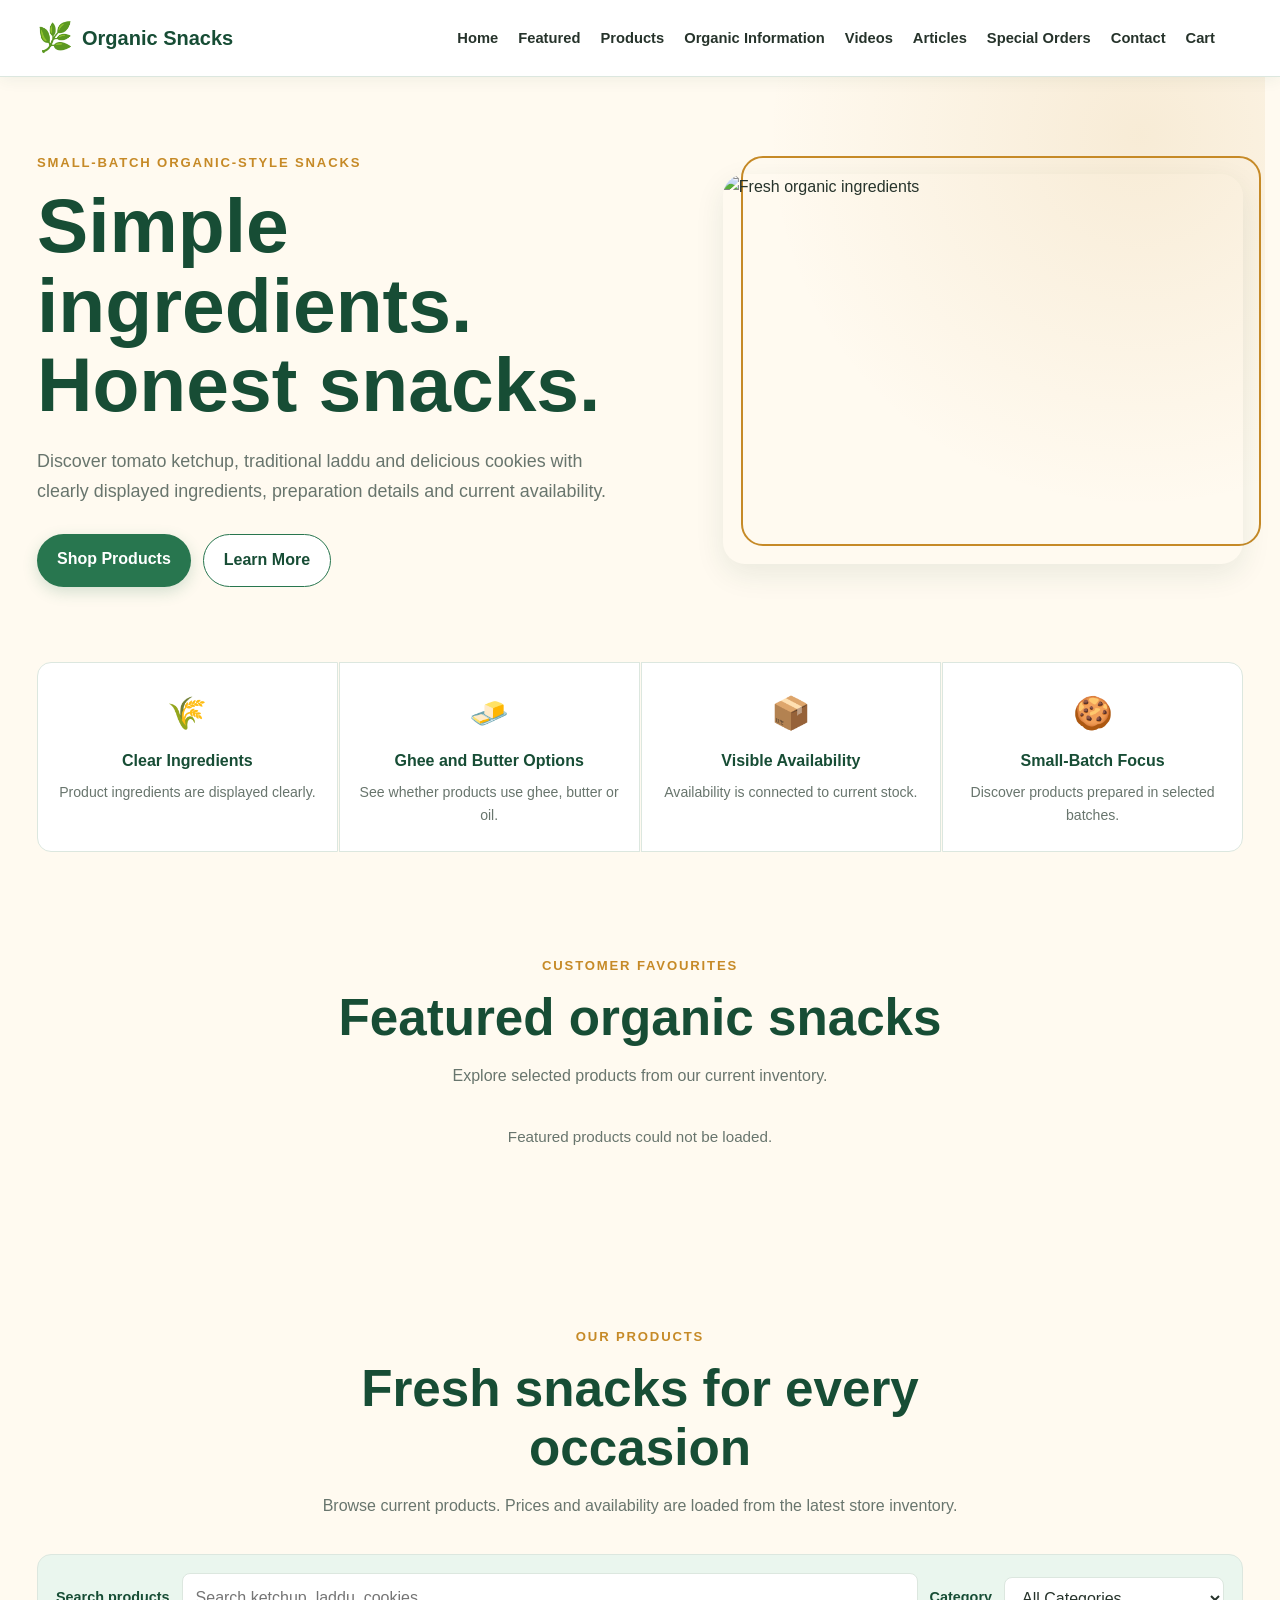
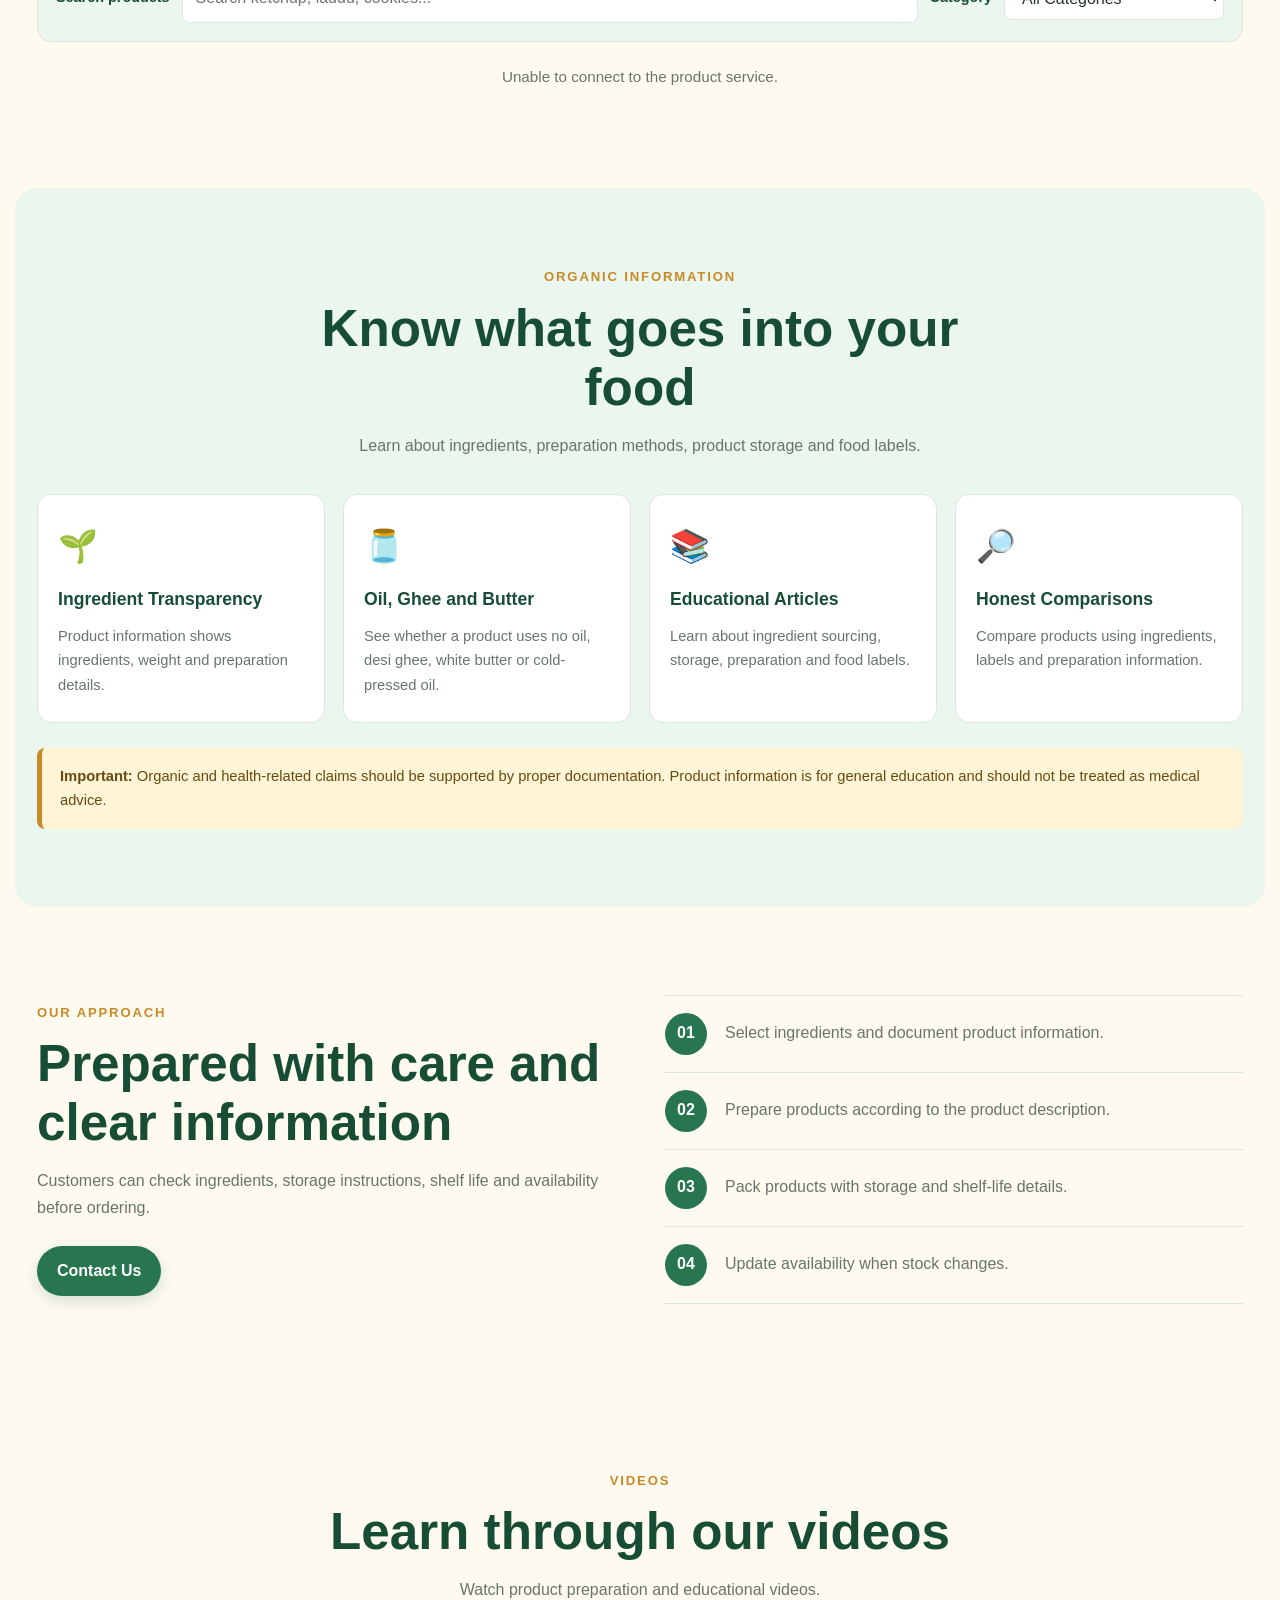
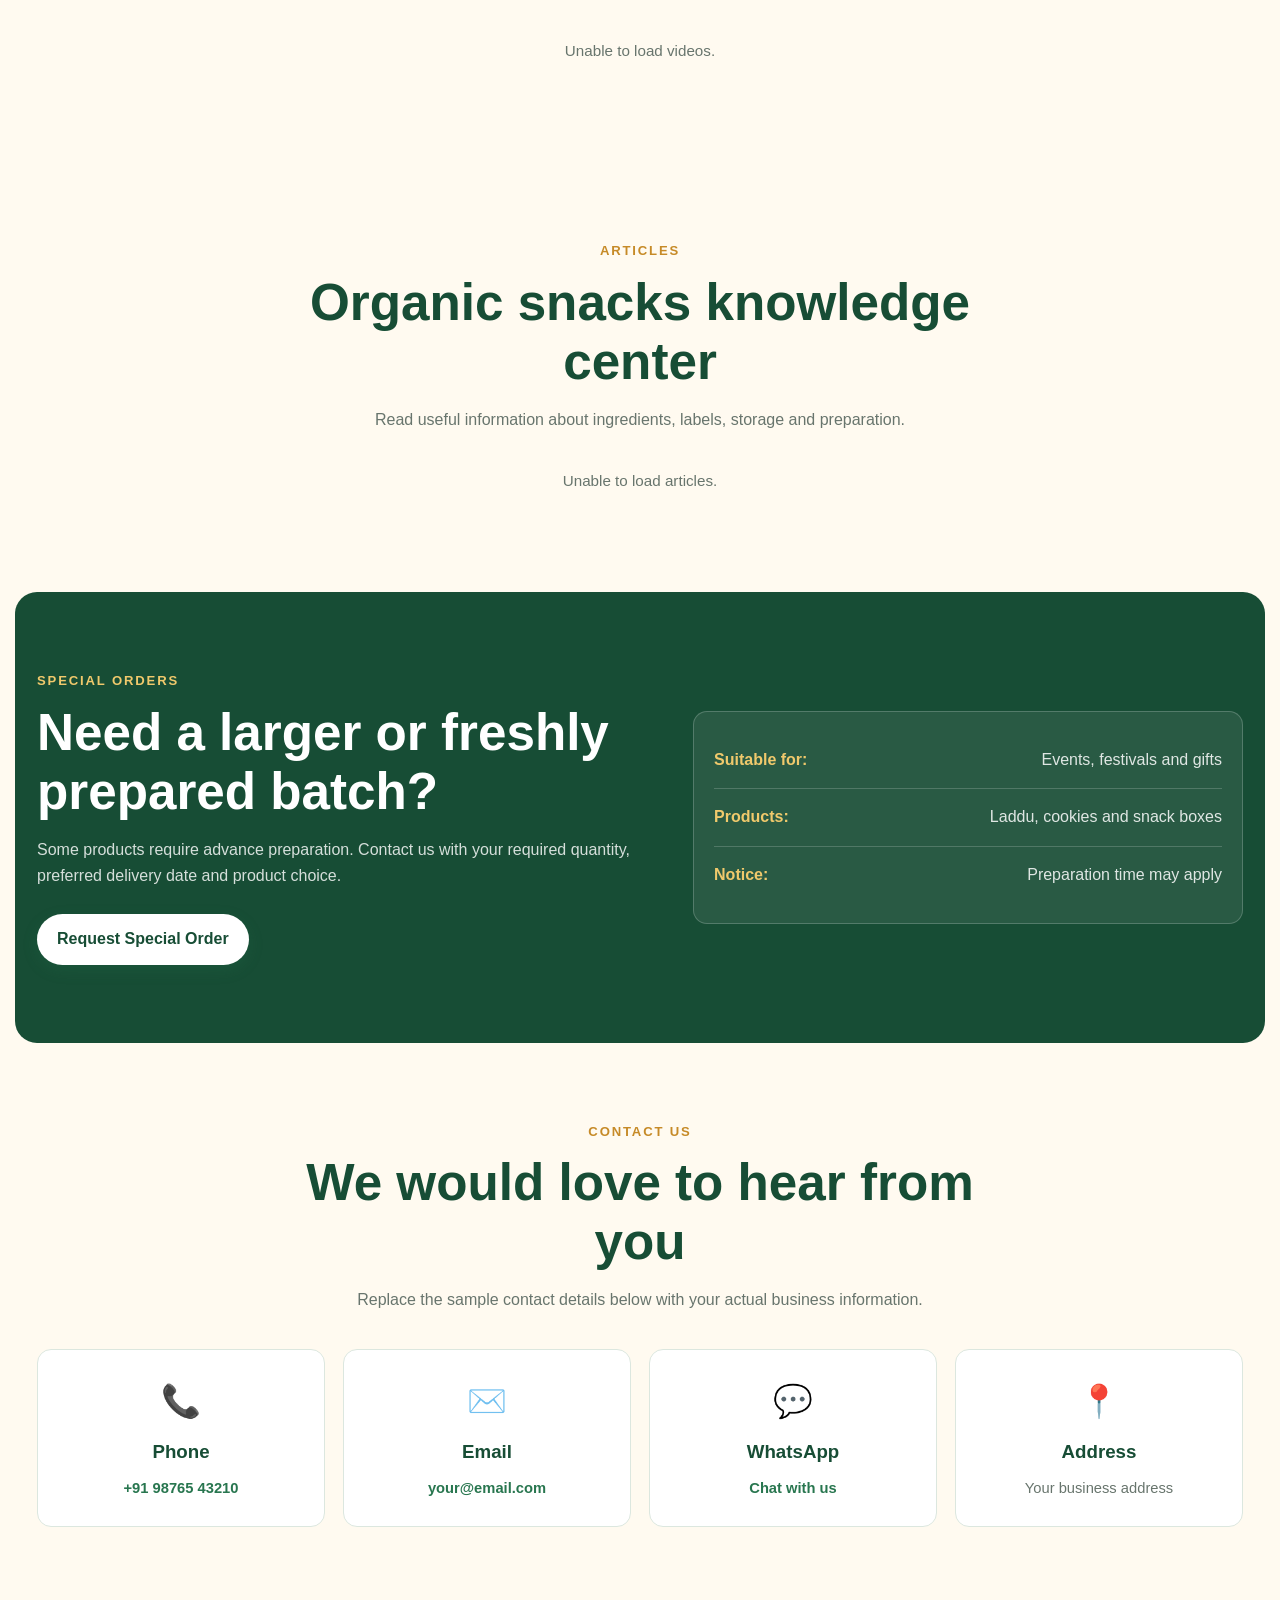
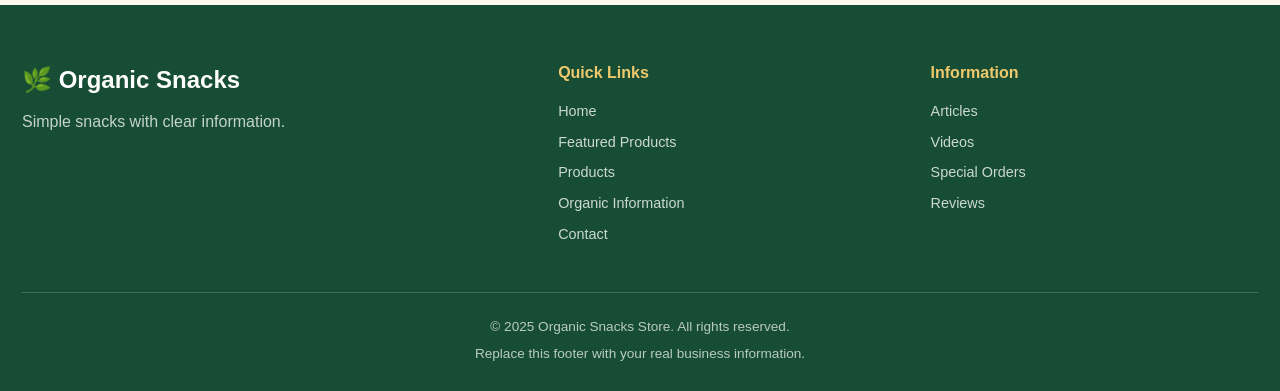
==== index.html @ 227e0923 "Update index.html" ====
<!DOCTYPE html>
<html lang="en">

<head>
  <meta charset="UTF-8">

  <meta
    name="viewport"
    content="width=device-width, initial-scale=1.0"
  >

  <meta
    name="description"
    content="Organic snacks including tomato ketchup, laddu and cookies with clear ingredients, videos, articles and stock information."
  >

  <title>
    Organic Snacks Store
  </title>

  <link
    rel="stylesheet"
    href="style.css"
  >
</head>

<body>

  <!-- ================= HEADER ================= -->

  <header class="site-header">

    <nav class="navbar">

      <a
        class="brand"
        href="#home"
      >
        <span class="brand-icon">🌿</span>
        <span>Organic Snacks</span>
      </a>

      <button
        id="menu-button"
        class="menu-button"
        type="button"
        aria-label="Open navigation menu"
        aria-expanded="false"
      >
        ☰
      </button>

      <div
        id="nav-links"
        class="nav-links"
      >
        <a href="#home">Home</a>
        <a href="#featured-products">Featured</a>
        <a href="#products">Products</a>
        <a href="#organic-info">Organic Information</a>
        <a href="#videos">Videos</a>
        <a href="#articles">Articles</a>
        <a href="#special-orders">Special Orders</a>
        <a href="#contact">Contact</a>
        <a
  href="cart.html"
  class="cart-nav-link"
>
  Cart
  <span
    id="homepage-cart-count"
    class="cart-count"
  >
    0
  </span>
</a>
      </div>

    </nav>

  </header>


  <main>

    <!-- ================= HERO SECTION ================= -->

    <section
      id="home"
      class="hero-section"
    >

      <div class="hero-content">

        <p class="eyebrow">
          SMALL-BATCH ORGANIC-STYLE SNACKS
        </p>

        <h1>
          Simple ingredients.
          <br>
          Honest snacks.
        </h1>

        <p class="hero-text">
          Discover tomato ketchup, traditional laddu and delicious cookies
          with clearly displayed ingredients, preparation details and
          current availability.
        </p>

        <div class="hero-buttons">

          <a
            class="primary-button"
            href="#products"
          >
            Shop Products
          </a>

          <a
            class="secondary-button"
            href="#organic-info"
          >
            Learn More
          </a>

        </div>

      </div>

      <div class="hero-image-wrapper">

        <img
          class="hero-image"
          src="https://images.unsplash.com/photo-1498837167922-ddd27525d352?auto=format&fit=crop&w=900&q=85"
          alt="Fresh organic ingredients"
        >

      </div>

    </section>


    <!-- ================= TRUST FEATURES ================= -->

    <section class="trust-section">

      <div class="trust-item">
        <span class="trust-icon">🌾</span>

        <h3>
          Clear Ingredients
        </h3>

        <p>
          Product ingredients are displayed clearly.
        </p>
      </div>

      <div class="trust-item">
        <span class="trust-icon">🧈</span>

        <h3>
          Ghee and Butter Options
        </h3>

        <p>
          See whether products use ghee, butter or oil.
        </p>
      </div>

      <div class="trust-item">
        <span class="trust-icon">📦</span>

        <h3>
          Visible Availability
        </h3>

        <p>
          Availability is connected to current stock.
        </p>
      </div>

      <div class="trust-item">
        <span class="trust-icon">🍪</span>

        <h3>
          Small-Batch Focus
        </h3>

        <p>
          Discover products prepared in selected batches.
        </p>
      </div>

    </section>


    <!-- ================= FEATURED PRODUCTS ================= -->

    <section
      id="featured-products"
      class="page-section featured-section"
    >

      <div class="section-heading">

        <p class="eyebrow">
          CUSTOMER FAVOURITES
        </p>

        <h2>
          Featured organic snacks
        </h2>

        <p>
          Explore selected products from our current inventory.
        </p>

      </div>

      <p
        id="featured-message"
        class="product-message"
        aria-live="polite"
      >
        Loading featured products...
      </p>

      <div
        id="featured-container"
        class="featured-grid"
      >
      </div>

    </section>


    <!-- ================= PRODUCTS ================= -->

    <section
      id="products"
      class="page-section"
    >

      <div class="section-heading">

        <p class="eyebrow">
          OUR PRODUCTS
        </p>

        <h2>
          Fresh snacks for every occasion
        </h2>

        <p>
          Browse current products. Prices and availability are loaded from
          the latest store inventory.
        </p>

      </div>

      <div class="product-toolbar">

        <label
          class="search-label"
          for="product-search"
        >
          Search products
        </label>

        <input
          id="product-search"
          class="search-input"
          type="search"
          placeholder="Search ketchup, laddu, cookies..."
          autocomplete="off"
        >

        <label
          class="filter-label"
          for="category-filter"
        >
          Category
        </label>

        <select
          id="category-filter"
          class="category-filter"
        >
          <option value="all">
            All Categories
          </option>

          <option value="ketchup">
            Ketchup
          </option>

          <option value="laddu">
            Laddu
          </option>

          <option value="cookies">
            Cookies
          </option>

          <option value="snacks">
            Snacks
          </option>
        </select>

      </div>

      <p
        id="product-message"
        class="product-message"
        aria-live="polite"
      >
        Loading products...
      </p>

      <div
        id="product-container"
        class="product-grid"
      >
      </div>

    </section>


    <!-- ================= ORGANIC INFORMATION ================= -->

    <section
      id="organic-info"
      class="page-section information-section"
    >

      <div class="section-heading">

        <p class="eyebrow">
          ORGANIC INFORMATION
        </p>

        <h2>
          Know what goes into your food
        </h2>

        <p>
          Learn about ingredients, preparation methods, product storage
          and food labels.
        </p>

      </div>

      <div class="information-grid">

        <article class="information-card">

          <span class="information-icon">
            🌱
          </span>

          <h3>
            Ingredient Transparency
          </h3>

          <p>
            Product information shows ingredients, weight and preparation
            details.
          </p>

        </article>

        <article class="information-card">

          <span class="information-icon">
            🫙
          </span>

          <h3>
            Oil, Ghee and Butter
          </h3>

          <p>
            See whether a product uses no oil, desi ghee, white butter or
            cold-pressed oil.
          </p>

        </article>

        <article class="information-card">

          <span class="information-icon">
            📚
          </span>

          <h3>
            Educational Articles
          </h3>

          <p>
            Learn about ingredient sourcing, storage, preparation and
            food labels.
          </p>

        </article>

        <article class="information-card">

          <span class="information-icon">
            🔎
          </span>

          <h3>
            Honest Comparisons
          </h3>

          <p>
            Compare products using ingredients, labels and preparation
            information.
          </p>

        </article>

      </div>

      <div class="important-note">

        <strong>
          Important:
        </strong>

        Organic and health-related claims should be supported by proper
        documentation. Product information is for general education and
        should not be treated as medical advice.

      </div>

    </section>
    <!-- ================= PREPARATION SECTION ================= -->

    <section
      class="page-section preparation-section"
    >

      <div class="preparation-content">

        <p class="eyebrow">
          OUR APPROACH
        </p>

        <h2>
          Prepared with care and clear information
        </h2>

        <p>
          Customers can check ingredients, storage instructions, shelf life
          and availability before ordering.
        </p>

        <a
          class="primary-button"
          href="#contact"
        >
          Contact Us
        </a>

      </div>

      <div class="preparation-list">

        <div class="preparation-item">
          <span>01</span>

          <p>
            Select ingredients and document product information.
          </p>
        </div>

        <div class="preparation-item">
          <span>02</span>

          <p>
            Prepare products according to the product description.
          </p>
        </div>

        <div class="preparation-item">
          <span>03</span>

          <p>
            Pack products with storage and shelf-life details.
          </p>
        </div>

        <div class="preparation-item">
          <span>04</span>

          <p>
            Update availability when stock changes.
          </p>
        </div>

      </div>

    </section>


    <!-- ================= VIDEOS SECTION ================= -->

    <section
      id="videos"
      class="page-section"
    >

      <div class="section-heading">

        <p class="eyebrow">
          VIDEOS
        </p>

        <h2>
          Learn through our videos
        </h2>

        <p>
          Watch product preparation and educational videos.
        </p>

      </div>

      <p
        id="video-message"
        class="product-message"
        aria-live="polite"
      >
        Loading videos...
      </p>

      <div
        id="video-container"
        class="content-grid"
      >
      </div>

    </section>


    <!-- ================= ARTICLES SECTION ================= -->

    <section
      id="articles"
      class="page-section"
    >

      <div class="section-heading">

        <p class="eyebrow">
          ARTICLES
        </p>

        <h2>
          Organic snacks knowledge center
        </h2>

        <p>
          Read useful information about ingredients, labels, storage
          and preparation.
        </p>

      </div>

      <p
        id="article-message"
        class="product-message"
        aria-live="polite"
      >
        Loading articles...
      </p>

      <div
        id="article-container"
        class="article-grid"
      >
      </div>

    </section>


    <!-- ================= SPECIAL ORDERS ================= -->

    <section
      id="special-orders"
      class="page-section special-order-section"
    >

      <div class="special-order-content">

        <p class="eyebrow">
          SPECIAL ORDERS
        </p>

        <h2>
          Need a larger or freshly prepared batch?
        </h2>

        <p>
          Some products require advance preparation. Contact us with your
          required quantity, preferred delivery date and product choice.
        </p>

        <a
          class="primary-button"
          href="#contact"
        >
          Request Special Order
        </a>

      </div>

      <div class="special-order-box">

        <div class="special-order-row">
          <strong>
            Suitable for:
          </strong>

          <span>
            Events, festivals and gifts
          </span>
        </div>

        <div class="special-order-row">
          <strong>
            Products:
          </strong>

          <span>
            Laddu, cookies and snack boxes
          </span>
        </div>

        <div class="special-order-row">
          <strong>
            Notice:
          </strong>

          <span>
            Preparation time may apply
          </span>
        </div>

      </div>

    </section>


    <!-- ================= CONTACT SECTION ================= -->

    <section
      id="contact"
      class="page-section"
    >

      <div class="section-heading">

        <p class="eyebrow">
          CONTACT US
        </p>

        <h2>
          We would love to hear from you
        </h2>

        <p>
          Replace the sample contact details below with your actual business
          information.
        </p>

      </div>

      <div
        id="contact-container"
        class="contact-grid"
      >

        <div class="contact-card">

          <span class="contact-icon">
            📞
          </span>

          <h3>
            Phone
          </h3>

          <p>
            <a href="tel:+919876543210">
              +91 98765 43210
            </a>
          </p>

        </div>


        <div class="contact-card">

          <span class="contact-icon">
            ✉️
          </span>

          <h3>
            Email
          </h3>

          <p>
            <a href="mailto:your@email.com">
              your@email.com
            </a>
          </p>

        </div>


        <div class="contact-card">

          <span class="contact-icon">
            💬
          </span>

          <h3>
            WhatsApp
          </h3>

          <p>
            <a
              href="https://wa.me/919876543210"
              target="_blank"
              rel="noopener"
            >
              Chat with us
            </a>
          </p>

        </div>


        <div class="contact-card">

          <span class="contact-icon">
            📍
          </span>

          <h3>
            Address
          </h3>

          <p>
            Your business address
          </p>

        </div>

      </div>

    </section>

  </main>


  <!-- ================= FOOTER ================= -->

  <footer class="site-footer">

    <div class="footer-content">

      <div class="footer-brand">

        <h2>
          🌿 Organic Snacks
        </h2>

        <p>
          Simple snacks with clear information.
        </p>

      </div>


      <div class="footer-links">

        <h3>
          Quick Links
        </h3>

        <a href="#home">
          Home
        </a>

        <a href="#featured-products">
          Featured Products
        </a>

        <a href="#products">
          Products
        </a>

        <a href="#organic-info">
          Organic Information
        </a>

        <a href="#contact">
          Contact
        </a>

      </div>


      <div class="footer-links">

        <h3>
          Information
        </h3>

        <a href="#articles">
          Articles
        </a>

        <a href="#videos">
          Videos
        </a>

        <a href="#special-orders">
          Special Orders
        </a>

        <a href="#contact">
          Reviews
        </a>

      </div>

    </div>


    <div class="footer-bottom">

      <p>
        © 2025 Organic Snacks Store. All rights reserved.
      </p>

      <p>
        Replace this footer with your real business information.
      </p>

    </div>

  </footer>


  <!-- Load script.js only once -->

 <script src="script.js?v=15"></script>

</body>
</html>
---- style.css ----
/* ==================================================
   ORGANIC SNACKS STORE
   Main Website Styles
================================================== */


/* ==================================================
   1. DESIGN VARIABLES
================================================== */

:root {
  --green-dark: #174d35;
  --green: #28764f;
  --green-medium: #4f956d;
  --green-light: #eaf6ee;

  --cream: #fffaf0;
  --cream-dark: #f4ead8;

  --brown: #654321;
  --gold: #c68a27;
  --gold-light: #fff4d6;

  --text: #26332b;
  --muted: #68756d;

  --white: #ffffff;
  --black: #17221b;

  --red: #a83e32;
  --red-light: #fff0ee;

  --border: #dce7df;
  --shadow: 0 10px 30px rgba(25, 70, 45, 0.09);

  --radius-small: 8px;
  --radius-medium: 14px;
  --radius-large: 22px;
}


/* ==================================================
   2. RESET AND BASIC STYLES
================================================== */

* {
  box-sizing: border-box;
}

html {
  scroll-behavior: smooth;
}

body {
  margin: 0;
  color: var(--text);
  background: var(--cream);
  font-family: Arial, Helvetica, sans-serif;
  line-height: 1.65;
}

img {
  display: block;
  max-width: 100%;
}

a {
  color: var(--green);
  text-decoration: none;
}

a:hover {
  color: var(--green-dark);
  text-decoration: underline;
}

button,
input,
select {
  font: inherit;
}

button {
  cursor: pointer;
}


/* ==================================================
   3. HEADER AND NAVIGATION
================================================== */

.site-header {
  position: sticky;
  top: 0;
  z-index: 1000;
  background: var(--white);
  border-bottom: 1px solid var(--border);
  box-shadow: 0 3px 15px rgba(25, 70, 45, 0.06);
}

.navbar {
  display: flex;
  align-items: center;
  justify-content: space-between;
  gap: 25px;

  max-width: 1250px;
  min-height: 76px;
  margin: 0 auto;
  padding: 12px 22px;
}

.brand {
  display: flex;
  align-items: center;
  gap: 9px;

  color: var(--green-dark);
  font-size: 1.25rem;
  font-weight: 800;
  white-space: nowrap;
}

.brand:hover {
  color: var(--green);
  text-decoration: none;
}

.brand-icon {
  font-size: 1.8rem;
}

.nav-links {
  display: flex;
  align-items: center;
  justify-content: flex-end;
  gap: 20px;
}

.nav-links a {
  color: var(--text);
  font-size: 0.92rem;
  font-weight: 600;
}

.nav-links a:hover {
  color: var(--green);
  text-decoration: none;
}

.menu-button {
  display: none;
  padding: 7px 12px;
  color: var(--green-dark);
  background: var(--green-light);
  border: 1px solid var(--border);
  border-radius: var(--radius-small);
  font-size: 1.4rem;
}


/* ==================================================
   4. HERO SECTION
================================================== */

.hero-section {
  display: grid;
  grid-template-columns: minmax(0, 1.1fr) minmax(300px, 0.9fr);
  align-items: center;
  gap: 50px;

  max-width: 1250px;
  min-height: 570px;
  margin: 0 auto;
  padding: 75px 22px;

  background:
    radial-gradient(
      circle at 90% 10%,
      rgba(198, 138, 39, 0.13),
      transparent 30%
    );
}

.hero-content {
  max-width: 650px;
}

.eyebrow {
  margin: 0 0 12px;
  color: var(--gold);
  font-size: 0.82rem;
  font-weight: 800;
  letter-spacing: 0.14em;
}

.hero-section h1 {
  margin: 0 0 22px;
  color: var(--green-dark);
  font-size: clamp(2.7rem, 6vw, 5.3rem);
  line-height: 1.04;
}

.hero-text {
  max-width: 600px;
  margin: 0 0 28px;
  color: var(--muted);
  font-size: 1.12rem;
}

.hero-buttons {
  display: flex;
  flex-wrap: wrap;
  gap: 12px;
}

.primary-button,
.secondary-button {
  display: inline-block;
  padding: 12px 20px;
  border-radius: 30px;
  font-weight: 700;
  text-decoration: none;
  transition: 0.2s ease;
}

.primary-button {
  color: var(--white);
  background: var(--green);
  box-shadow: 0 5px 15px rgba(40, 118, 79, 0.2);
}

.primary-button:hover {
  color: var(--white);
  background: var(--green-dark);
  text-decoration: none;
  transform: translateY(-2px);
}

.secondary-button {
  color: var(--green-dark);
  background: var(--white);
  border: 1px solid var(--green);
}

.secondary-button:hover {
  color: var(--white);
  background: var(--green);
  text-decoration: none;
}

.hero-image-wrapper {
  position: relative;
}

.hero-image-wrapper::before {
  position: absolute;
  top: -18px;
  right: -18px;
  bottom: 18px;
  left: 18px;
  z-index: 0;

  content: "";
  border: 2px solid var(--gold);
  border-radius: var(--radius-large);
}

.hero-image {
  position: relative;
  z-index: 1;

  width: 100%;
  min-height: 390px;
  object-fit: cover;
  border-radius: var(--radius-large);
  box-shadow: var(--shadow);
}


/* ==================================================
   5. TRUST SECTION
================================================== */

.trust-section {
  display: grid;
  grid-template-columns: repeat(4, 1fr);
  gap: 1px;

  max-width: 1250px;
  margin: 0 auto 25px;
  padding: 0 22px;
}

.trust-item {
  padding: 24px 18px;
  background: var(--white);
  text-align: center;
  border: 1px solid var(--border);
}

.trust-item:first-child {
  border-radius: var(--radius-medium) 0 0 var(--radius-medium);
}

.trust-item:last-child {
  border-radius: 0 var(--radius-medium) var(--radius-medium) 0;
}

.trust-icon {
  display: block;
  margin-bottom: 8px;
  font-size: 2rem;
}

.trust-item h3 {
  margin: 0 0 7px;
  color: var(--green-dark);
  font-size: 1rem;
}

.trust-item p {
  margin: 0;
  color: var(--muted);
  font-size: 0.88rem;
}


/* ==================================================
   6. GENERAL SECTIONS
================================================== */

.page-section {
  max-width: 1250px;
  margin: 0 auto;
  padding: 78px 22px;
}

.section-heading {
  max-width: 760px;
  margin: 0 auto 35px;
  text-align: center;
}

.section-heading h2,
.preparation-content h2,
.special-order-content h2 {
  margin: 0 0 15px;
  color: var(--green-dark);
  font-size: clamp(2rem, 4vw, 3.2rem);
  line-height: 1.15;
}

.section-heading p:not(.eyebrow) {
  margin: 0;
  color: var(--muted);
}


/* ==================================================
   7. PRODUCT TOOLBAR
================================================== */

.product-toolbar {
  display: grid;
  grid-template-columns: auto minmax(200px, 1fr) auto minmax(170px, 220px);
  align-items: center;
  gap: 12px;

  margin-bottom: 22px;
  padding: 18px;
  background: var(--green-light);
  border: 1px solid var(--border);
  border-radius: var(--radius-medium);
}

.search-label,
.filter-label {
  color: var(--green-dark);
  font-size: 0.9rem;
  font-weight: 700;
}

.search-input,
.category-filter {
  width: 100%;
  padding: 11px 13px;
  color: var(--text);
  background: var(--white);
  border: 1px solid var(--border);
  border-radius: var(--radius-small);
  outline: none;
}

.search-input:focus,
.category-filter:focus {
  border-color: var(--green);
  box-shadow: 0 0 0 3px rgba(40, 118, 79, 0.12);
}

.product-message {
  min-height: 28px;
  margin: 18px 0;
  color: var(--muted);
  text-align: center;
  font-size: 0.95rem;
}


/* ==================================================
   8. PRODUCT GRID AND CARDS
================================================== */

.product-grid {
  display: grid;
  grid-template-columns: repeat(3, minmax(0, 1fr));
  gap: 24px;
}

.product-card {
  overflow: hidden;
  background: var(--white);
  border: 1px solid var(--border);
  border-radius: var(--radius-medium);
  box-shadow: var(--shadow);
  transition: transform 0.2s ease, box-shadow 0.2s ease;
}

.product-card:hover {
  box-shadow: 0 15px 35px rgba(25, 70, 45, 0.14);
  transform: translateY(-4px);
}

.product-image {
  width: 100%;
  height: 220px;
  object-fit: cover;
  background: var(--green-light);
}

.product-card-content {
  padding: 20px;
}

.product-category {
  display: inline-block;
  margin-bottom: 7px;
  color: var(--gold);
  font-size: 0.78rem;
  font-weight: 800;
  letter-spacing: 0.08em;
  text-transform: uppercase;
}

.product-card h3 {
  margin: 0 0 10px;
  color: var(--green-dark);
  font-size: 1.35rem;
  line-height: 1.2;
}

.product-description {
  min-height: 48px;
  margin: 0 0 15px;
  color: var(--muted);
  font-size: 0.92rem;
}

.product-information {
  padding: 13px;
  background: #f8fcf9;
  border: 1px solid var(--border);
  border-radius: var(--radius-small);
}

.product-information p {
  margin: 7px 0;
  color: var(--muted);
  font-size: 0.84rem;
}

.product-information strong {
  color: var(--green-dark);
}

.product-meta {
  display: flex;
  align-items: center;
  justify-content: space-between;
  gap: 15px;

  margin: 18px 0 12px;
  color: var(--muted);
}

.product-meta strong {
  color: var(--green-dark);
  font-size: 1.25rem;
}

.availability,
.special-order-label {
  display: inline-block;
  margin: 3px 4px 3px 0;
  padding: 6px 10px;
  border-radius: 30px;
  font-size: 0.78rem;
  font-weight: 700;
}

.availability-in {
  color: #17653a;
  background: #e5f6ea;
}

.availability-limited {
  color: #805b00;
  background: #fff1c8;
}

.availability-out {
  color: #8d2c25;
  background: #ffe2df;
}

.availability-special {
  color: #5f3a89;
  background: #eee4fb;
}

.special-order-label {
  color: #5f3a89;
  background: #eee4fb;
}

.details-button {
  display: block;
  width: 100%;
  margin-top: 15px;
  padding: 11px 15px;
  color: var(--white);
  background: var(--green);
  border: 0;
  border-radius: var(--radius-small);
  font-weight: 700;
  transition: background 0.2s ease;
}

.details-button:hover {
  background: var(--green-dark);
}


/* ==================================================
   9. ORGANIC INFORMATION SECTION
================================================== */

.information-section {
  background: var(--green-light);
  border-radius: var(--radius-large);
}

.information-grid {
  display: grid;
  grid-template-columns: repeat(4, 1fr);
  gap: 18px;
}

.information-card {
  padding: 25px 20px;
  background: var(--white);
  border: 1px solid var(--border);
  border-radius: var(--radius-medium);
}

.information-icon {
  display: block;
  margin-bottom: 12px;
  font-size: 2rem;
}

.information-card h3 {
  margin: 0 0 10px;
  color: var(--green-dark);
  font-size: 1.1rem;
}

.information-card p {
  margin: 0;
  color: var(--muted);
  font-size: 0.92rem;
}

.important-note {
  margin-top: 25px;
  padding: 16px 18px;
  color: #654b10;
  background: var(--gold-light);
  border-left: 5px solid var(--gold);
  border-radius: var(--radius-small);
  font-size: 0.92rem;
}


/* ==================================================
   10. PREPARATION SECTION
================================================== */

.preparation-section {
  display: grid;
  grid-template-columns: 1fr 1fr;
  align-items: center;
  gap: 50px;
}

.preparation-content {
  max-width: 580px;
}

.preparation-content > p:not(.eyebrow) {
  margin: 0 0 25px;
  color: var(--muted);
}

.preparation-list {
  padding: 10px 0;
}

.preparation-item {
  display: flex;
  align-items: center;
  gap: 18px;

  padding: 17px 0;
  border-bottom: 1px solid var(--border);
}

.preparation-item:first-child {
  border-top: 1px solid var(--border);
}

.preparation-item span {
  display: grid;
  width: 42px;
  height: 42px;
  place-items: center;
  color: var(--white);
  background: var(--green);
  border-radius: 50%;
  font-weight: 800;
}

.preparation-item p {
  margin: 0;
  color: var(--muted);
}


/* ==================================================
   11. CONTENT PLACEHOLDER
================================================== */

.content-placeholder {
  max-width: 700px;
  margin: 0 auto;
  padding: 50px 25px;
  background: var(--white);
  border: 2px dashed var(--border);
  border-radius: var(--radius-medium);
  text-align: center;
}

.placeholder-icon {
  display: block;
  margin-bottom: 12px;
  color: var(--gold);
  font-size: 3rem;
}

.content-placeholder h3 {
  margin: 0 0 8px;
  color: var(--green-dark);
}

.content-placeholder p {
  margin: 0;
  color: var(--muted);
}


/* ==================================================
   12. ARTICLE SECTION
================================================== */

.article-grid {
  display: grid;
  grid-template-columns: repeat(3, 1fr);
  gap: 20px;
}

.article-card {
  position: relative;
  padding: 25px;
  background: var(--white);
  border: 1px solid var(--border);
  border-radius: var(--radius-medium);
  box-shadow: var(--shadow);
}

.article-number {
  display: block;
  margin-bottom: 15px;
  color: var(--gold);
  font-size: 1.8rem;
  font-weight: 800;
}

.article-card h3 {
  margin: 0 0 12px;
  color: var(--green-dark);
  font-size: 1.2rem;
}

.article-card p {
  min-height: 80px;
  margin: 0 0 15px;
  color: var(--muted);
  font-size: 0.92rem;
}

.article-card a {
  font-weight: 700;
}


/* ==================================================
   13. SPECIAL ORDER SECTION
================================================== */

.special-order-section {
  display: grid;
  grid-template-columns: 1fr 0.9fr;
  align-items: center;
  gap: 45px;

  color: var(--white);
  background: var(--green-dark);
  border-radius: var(--radius-large);
}

.special-order-section .eyebrow {
  color: #f0c96c;
}

.special-order-content h2 {
  color: var(--white);
}

.special-order-content p:not(.eyebrow) {
  margin: 0 0 25px;
  color: rgba(255, 255, 255, 0.82);
}

.special-order-content .primary-button {
  color: var(--green-dark);
  background: var(--white);
}

.special-order-content .primary-button:hover {
  color: var(--white);
  background: var(--green);
}

.special-order-box {
  padding: 20px;
  background: rgba(255, 255, 255, 0.08);
  border: 1px solid rgba(255, 255, 255, 0.2);
  border-radius: var(--radius-medium);
}

.special-order-row {
  display: flex;
  justify-content: space-between;
  gap: 20px;

  padding: 15px 0;
  border-bottom: 1px solid rgba(255, 255, 255, 0.18);
}

.special-order-row:last-child {
  border-bottom: 0;
}

.special-order-row strong {
  color: #f0c96c;
}

.special-order-row span {
  color: rgba(255, 255, 255, 0.85);
  text-align: right;
}


/* ==================================================
   14. CONTACT SECTION
================================================== */

.contact-grid {
  display: grid;
  grid-template-columns: repeat(4, 1fr);
  gap: 18px;
}

.contact-card {
  padding: 25px 18px;
  background: var(--white);
  border: 1px solid var(--border);
  border-radius: var(--radius-medium);
  text-align: center;
}

.contact-icon {
  display: block;
  margin-bottom: 10px;
  font-size: 2rem;
}

.contact-card h3 {
  margin: 0 0 8px;
  color: var(--green-dark);
}

.contact-card p {
  margin: 0;
  color: var(--muted);
  font-size: 0.92rem;
}

.contact-card a {
  font-weight: 700;
}


/* ==================================================
   15. FOOTER
================================================== */

.site-footer {
  padding: 55px 22px 20px;
  color: white;
  background: var(--green-dark);
}

.footer-content {
  display: grid;
  grid-template-columns: 1.5fr 1fr 1fr;
  gap: 45px;

  max-width: 1250px;
  margin: 0 auto;
}

.footer-brand h2 {
  margin: 0 0 10px;
  color: var(--white);
}

.footer-brand p {
  margin: 0;
  color: rgba(255, 255, 255, 0.75);
}

.footer-links {
  display: flex;
  flex-direction: column;
  gap: 7px;
}

.footer-links h3 {
  margin: 0 0 7px;
  color: #f0c96c;
  font-size: 1rem;
}

.footer-links a {
  color: rgba(255, 255, 255, 0.78);
  font-size: 0.9rem;
}

.footer-links a:hover {
  color: var(--white);
}

.footer-bottom {
  max-width: 1250px;
  margin: 45px auto 0;
  padding-top: 18px;
  border-top: 1px solid rgba(255, 255, 255, 0.18);
  text-align: center;
}

.footer-bottom p {
  margin: 5px 0;
  color: rgba(255, 255, 255, 0.7);
  font-size: 0.85rem;
}


/* ==================================================
   16. TABLET RESPONSIVE DESIGN
================================================== */

@media (max-width: 1050px) {
  .nav-links {
    gap: 13px;
  }

  .nav-links a {
    font-size: 0.84rem;
  }

  .product-grid {
    grid-template-columns: repeat(2, minmax(0, 1fr));
  }

  .information-grid {
    grid-template-columns: repeat(2, 1fr);
  }

  .contact-grid {
    grid-template-columns: repeat(2, 1fr);
  }
}


/* ==================================================
   17. MOBILE RESPONSIVE DESIGN
================================================== */

@media (max-width: 760px) {
  .site-header {
    position: relative;
  }

  .navbar {
    min-height: 68px;
    padding: 10px 18px;
  }

  .menu-button {
    display: block;
  }

  .nav-links {
    display: none;
    position: absolute;
    top: 68px;
    right: 0;
    left: 0;

    flex-direction: column;
    align-items: stretch;
    gap: 0;

    padding: 10px 18px 18px;
    background: var(--white);
    border-bottom: 1px solid var(--border);
    box-shadow: var(--shadow);
  }

  .nav-links.nav-open {
    display: flex;
  }

  .nav-links a {
    padding: 12px 5px;
    border-bottom: 1px solid var(--border);
    font-size: 0.95rem;
  }

  .nav-links a:last-child {
    border-bottom: 0;
  }

  .hero-section {
    grid-template-columns: 1fr;
    gap: 35px;
    min-height: auto;
    padding: 60px 20px;
  }

  .hero-section h1 {
    font-size: clamp(2.5rem, 12vw, 4rem);
  }

  .hero-text {
    font-size: 1rem;
  }

  .hero-image {
    min-height: 280px;
  }

  .trust-section {
    grid-template-columns: repeat(2, 1fr);
    gap: 8px;
    padding: 0 15px;
  }

  .trust-item {
    border-radius: var(--radius-medium);
  }

  .product-toolbar {
    grid-template-columns: 1fr;
    align-items: stretch;
  }

  .product-grid {
    grid-template-columns: 1fr;
  }

  .page-section {
    padding: 58px 18px;
  }

  .information-grid,
  .article-grid,
  .contact-grid {
    grid-template-columns: 1fr;
  }

  .preparation-section,
  .special-order-section {
    grid-template-columns: 1fr;
    gap: 30px;
    padding: 55px 22px;
  }

  .article-card p {
    min-height: auto;
  }

  .footer-content {
    grid-template-columns: 1fr;
    gap: 30px;
  }
}


/* ==================================================
   18. SMALL MOBILE DEVICES
================================================== */

@media (max-width: 430px) {
  .brand {
    font-size: 1.05rem;
  }

  .brand-icon {
    font-size: 1.5rem;
  }

  .hero-buttons {
    flex-direction: column;
    align-items: stretch;
  }

  .primary-button,
  .secondary-button {
    text-align: center;
  }

  .trust-section {
    grid-template-columns: 1fr;
  }

  .trust-item:first-child,
  .trust-item:last-child {
    border-radius: var(--radius-medium);
  }

  .special-order-row {
    flex-direction: column;
    gap: 4px;
  }

  .special-order-row span {
    text-align: left;
  }
}
.article-card .details-button {
  display: inline-flex;
  width: auto;
  margin-top: 14px;
  padding: 10px 17px;
  text-decoration: none;
}

.article-summary {
  margin-bottom: 10px;
  color: var(--muted);
  font-weight: 600;
}

.article-short-content {
  margin: 0 0 15px;
  color: var(--muted);
  font-size: 0.9rem;
}

.article-url-missing {
  display: inline-block;
  margin-top: 12px;
  padding: 8px 12px;
  color: #805600;
  background: #fff0bd;
  border-radius: 18px;
  font-size: 0.8rem;
  font-weight: 700;
}

.article-image-placeholder {
  display: grid;
  width: 100%;
  height: 170px;
  margin-bottom: 16px;
  place-items: center;
  background: var(--green-light);
  border-radius: 14px;
  font-size: 3rem;
}
/* ==================================================
   STAGE 10 - PRODUCT DETAIL PAGE
================================================== */

.product-detail-page {
  max-width: 1280px;
  min-height: 70vh;
  margin: 0 auto;
  padding: 45px 24px 80px;
}

.product-detail-back {
  display: inline-flex;
  align-items: center;
  gap: 7px;
  margin-bottom: 28px;
  padding: 10px 16px;
  color: var(--green-dark);
  background: var(--green-light);
  border: 1px solid var(--border);
  border-radius: 25px;
  font-weight: 800;
  transition: 0.2s ease;
}

.product-detail-back:hover {
  color: var(--white);
  background: var(--green);
  text-decoration: none;
  transform: translateX(-3px);
}

.product-detail-layout {
  display: grid;
  grid-template-columns: minmax(0, 0.95fr) minmax(0, 1.05fr);
  align-items: start;
  gap: 50px;

  margin-bottom: 35px;
  padding: 32px;
  background:
    radial-gradient(
      circle at 5% 5%,
      rgba(255, 214, 107, 0.2),
      transparent 25%
    ),
    var(--white);
  border: 1px solid var(--border);
  border-radius: var(--radius-large);
  box-shadow: var(--shadow-large);
}

.product-detail-image-column {
  position: sticky;
  top: 100px;
}

.product-detail-image {
  width: 100%;
  height: 480px;
  object-fit: cover;
  background: var(--green-light);
  border: 8px solid var(--white);
  border-radius: var(--radius-large);
  box-shadow: var(--shadow-large);
}

.product-id-label {
  margin: 14px 0 0;
  color: var(--muted);
  text-align: center;
  font-size: 0.84rem;
  font-weight: 700;
}

.product-detail-content {
  padding: 12px 4px;
}

.product-detail-category {
  display: inline-block;
  margin-bottom: 12px;
  padding: 7px 13px;
  color: var(--green);
  background: var(--green-light);
  border-radius: 25px;
  font-size: 0.78rem;
  font-weight: 900;
  letter-spacing: 0.1em;
  text-transform: uppercase;
}

.product-detail-title {
  margin: 0 0 16px;
  color: var(--green-dark);
  font-size: clamp(2.2rem, 5vw, 4rem);
  font-weight: 950;
  letter-spacing: -0.05em;
  line-height: 1.05;
}

.product-detail-description {
  margin: 0 0 24px;
  color: var(--muted);
  font-size: 1.08rem;
  line-height: 1.8;
}

.product-detail-price-row {
  display: flex;
  align-items: center;
  gap: 18px;
  margin-bottom: 17px;
}

.product-detail-price {
  color: var(--green-dark);
  font-size: 2rem;
  font-weight: 950;
}

.product-detail-weight {
  padding: 7px 12px;
  color: var(--brown);
  background: var(--cream-dark);
  border-radius: 20px;
  font-weight: 800;
}

.product-detail-status-row {
  display: flex;
  flex-wrap: wrap;
  gap: 7px;
  margin-bottom: 25px;
}

.product-detail-information {
  display: grid;
  grid-template-columns: 1fr 1fr;
  gap: 14px;
  margin-top: 20px;
}

.detail-information-block {
  padding: 18px;
  background: var(--green-soft);
  border: 1px solid var(--border);
  border-radius: var(--radius-medium);
}

.detail-information-block h2 {
  margin: 0 0 8px;
  padding: 0;
  color: var(--green-dark);
  border: 0;
  font-size: 1rem;
  letter-spacing: 0;
}

.detail-information-block p {
  margin: 0;
  color: var(--muted);
  font-size: 0.92rem;
  line-height: 1.65;
}

.special-order-notice {
  margin-top: 20px;
  padding: 18px 20px;
  color: #694b0b;
  background: #fff5cf;
  border-left: 5px solid var(--yellow);
  border-radius: var(--radius-small);
}

.special-order-notice strong {
  color: #805900;
  font-size: 1.05rem;
}

.special-order-notice p {
  margin: 6px 0 0;
  font-size: 0.92rem;
}

.product-detail-actions {
  display: flex;
  flex-wrap: wrap;
  gap: 12px;
  margin-top: 28px;
}

.product-detail-actions .primary-button,
.product-detail-actions .secondary-button {
  min-width: 150px;
  text-align: center;
}


/* Product video and related-product sections */

.product-detail-section {
  margin-bottom: 30px;
  padding: 32px;
  background: var(--white);
  border: 1px solid var(--border);
  border-radius: var(--radius-large);
  box-shadow: var(--shadow-small);
}

.product-detail-section h2 {
  margin: 0 0 22px;
  color: var(--green-dark);
  font-size: clamp(1.7rem, 3vw, 2.5rem);
}

.product-detail-video {
  max-width: 900px;
  margin: 0 auto;
}

.product-video-frame {
  overflow: hidden;
  aspect-ratio: 16 / 9;
  background: var(--green-light);
  border-radius: var(--radius-medium);
  box-shadow: var(--shadow-small);
}

.product-video-frame iframe {
  display: block;
  width: 100%;
  height: 100%;
  border: 0;
}

.video-missing {
  display: grid;
  min-height: 180px;
  place-items: center;
  color: var(--green-dark);
  background: var(--green-light);
  border: 2px dashed var(--green);
  border-radius: var(--radius-medium);
  font-weight: 800;
}

.related-product-card {
  height: 100%;
}

.related-product-card .details-button {
  display: inline-flex;
  align-items: center;
  justify-content: center;
  text-decoration: none;
}

.related-product-card .details-button:hover {
  color: var(--white);
}


/* Product page responsive layout */

@media (max-width: 900px) {
  .product-detail-layout {
    grid-template-columns: 1fr;
    gap: 32px;
  }

  .product-detail-image-column {
    position: relative;
    top: auto;
  }

  .product-detail-image {
    height: 400px;
  }
}

@media (max-width: 650px) {
  .product-detail-page {
    padding: 28px 16px 60px;
  }

  .product-detail-layout,
  .product-detail-section {
    padding: 20px;
    border-radius: var(--radius-medium);
  }

  .product-detail-image {
    height: 290px;
    border-width: 5px;
  }

  .product-detail-title {
    font-size: 2.4rem;
  }

  .product-detail-description {
    font-size: 0.98rem;
  }

  .product-detail-information {
    grid-template-columns: 1fr;
  }

  .product-detail-price {
    font-size: 1.7rem;
  }

  .product-detail-actions {
    flex-direction: column;
  }

  .product-detail-actions .primary-button,
  .product-detail-actions .secondary-button {
    width: 100%;
  }
}
.product-card-actions {
  display: grid;
  grid-template-columns: 1fr 1fr;
  gap: 9px;
  margin-top: 15px;
}

.product-card-actions .details-button {
  display: inline-flex;
  align-items: center;
  justify-content: center;
  width: 100%;
  margin-top: 0;
  text-align: center;
}

.add-to-cart-button {
  width: 100%;
  min-height: 45px;
  padding: 10px 12px;
  color: var(--white);
  background: var(--orange);
  border: 0;
  border-radius: 25px;
  cursor: pointer;
  font-weight: 900;
}

.add-to-cart-button:hover {
  background: #d86e12;
}

.add-to-cart-button:disabled {
  color: #777;
  background: #e4e4e4;
  cursor: not-allowed;
}

.cart-nav-link {
  display: inline-flex !important;
  align-items: center;
  gap: 6px;
}

.cart-count {
  display: inline-grid;
  min-width: 22px;
  height: 22px;
  padding: 0 5px;
  place-items: center;
  color: var(--white);
  background: var(--orange);
  border-radius: 50%;
  font-size: 0.72rem;
  font-weight: 900;
}

@media (max-width: 560px) {
  .product-card-actions {
    grid-template-columns: 1fr;
  }
}
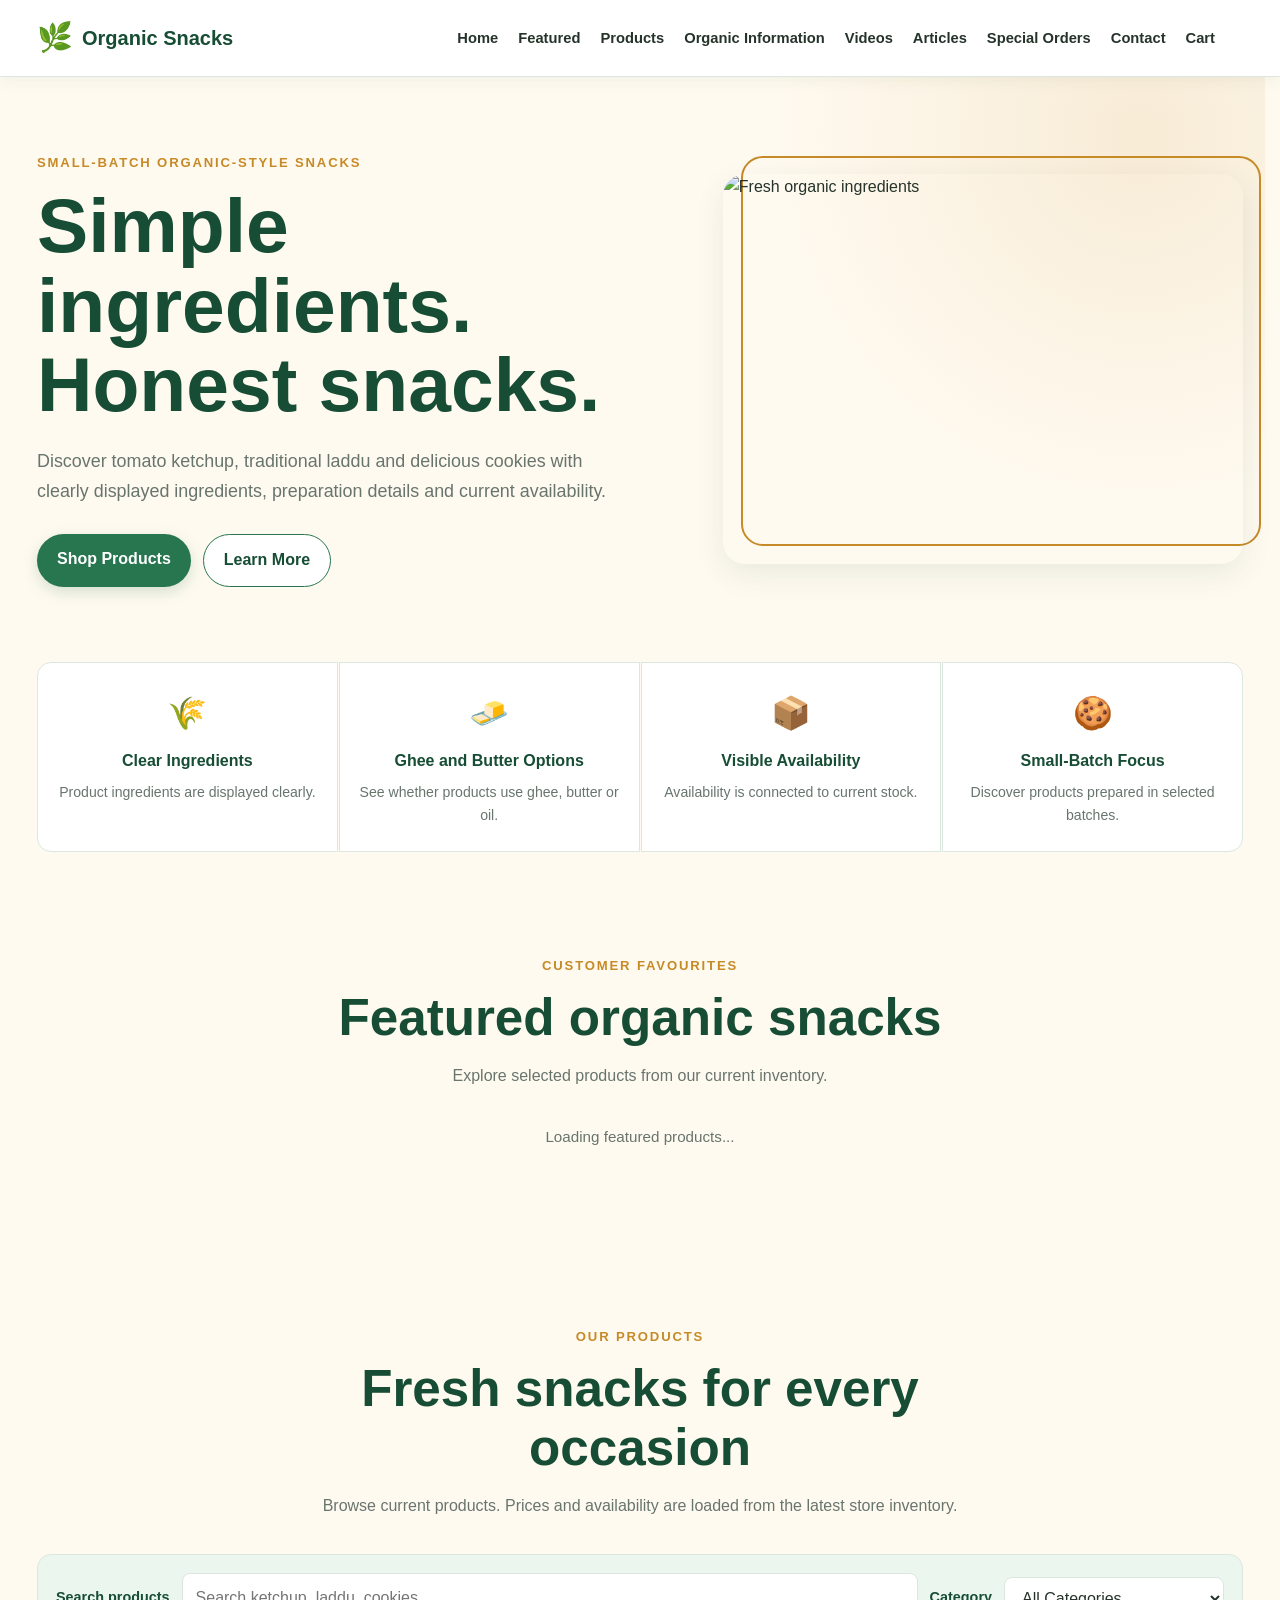
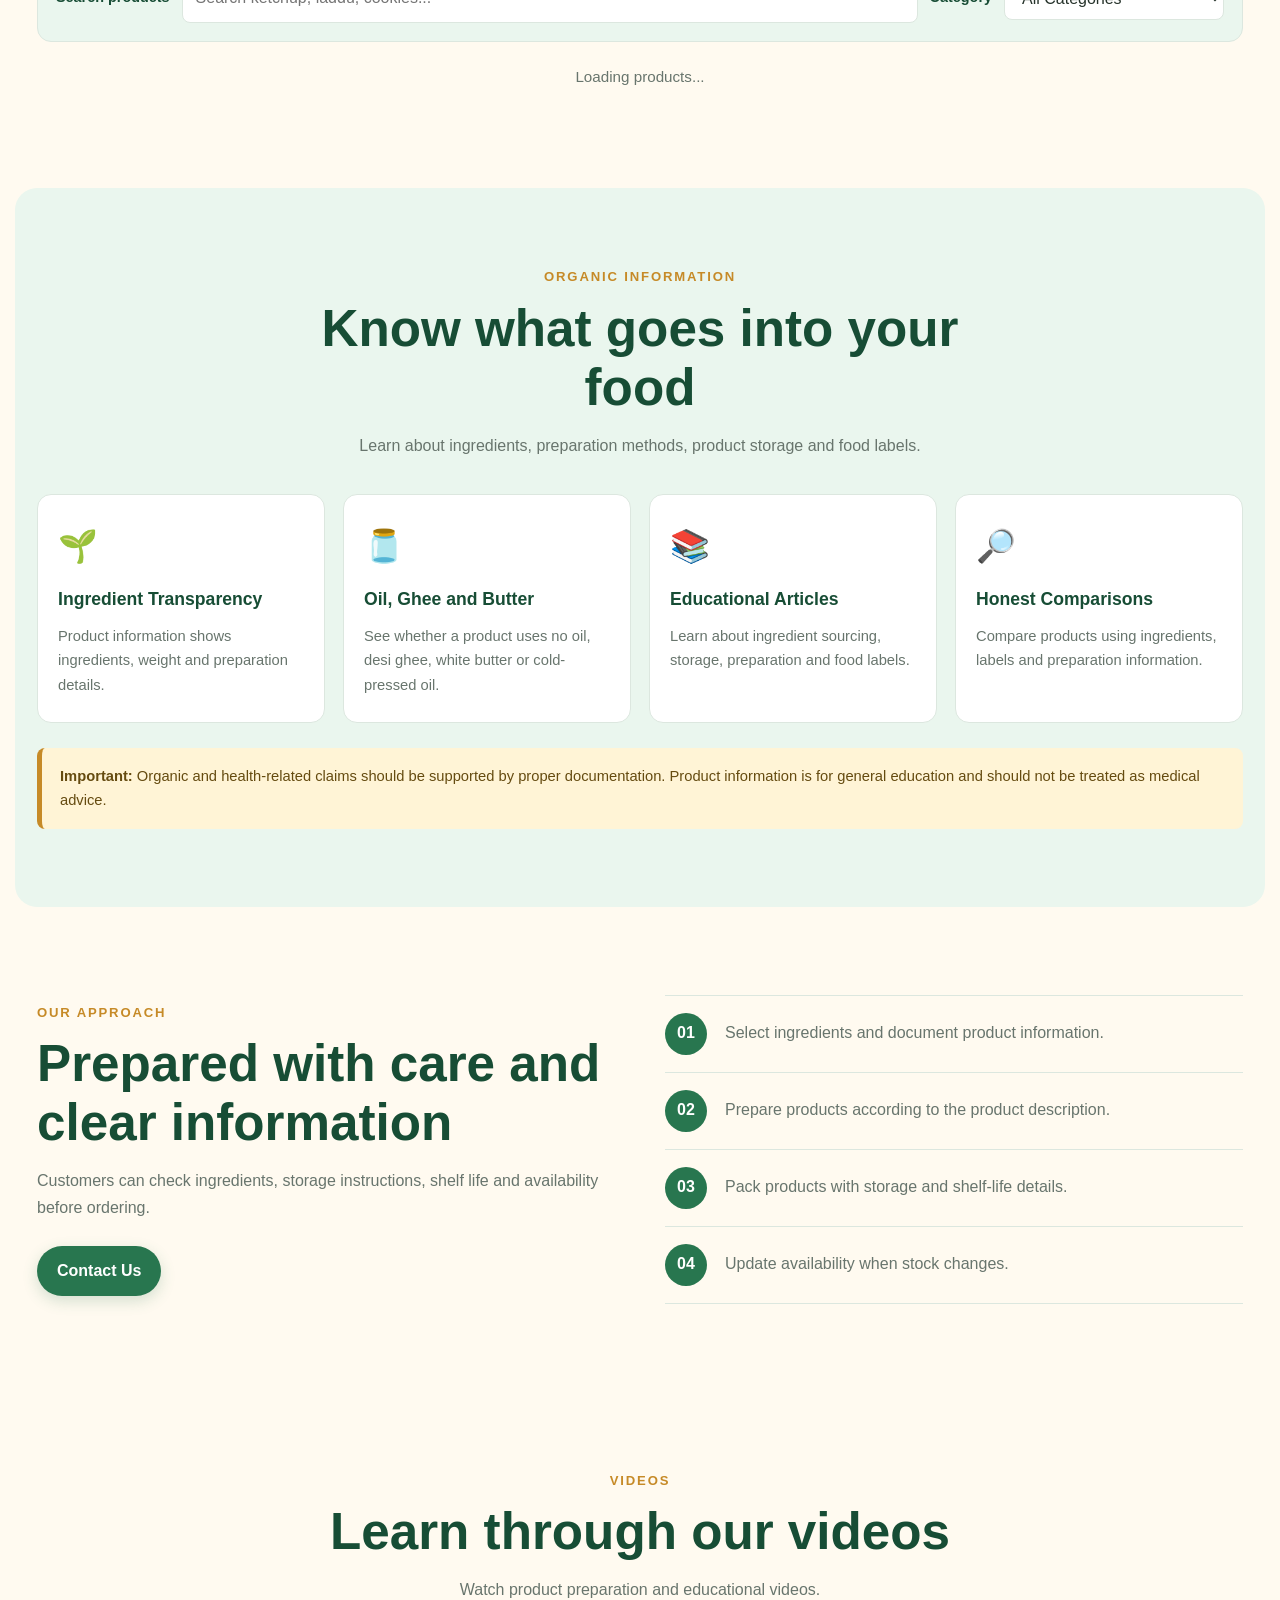
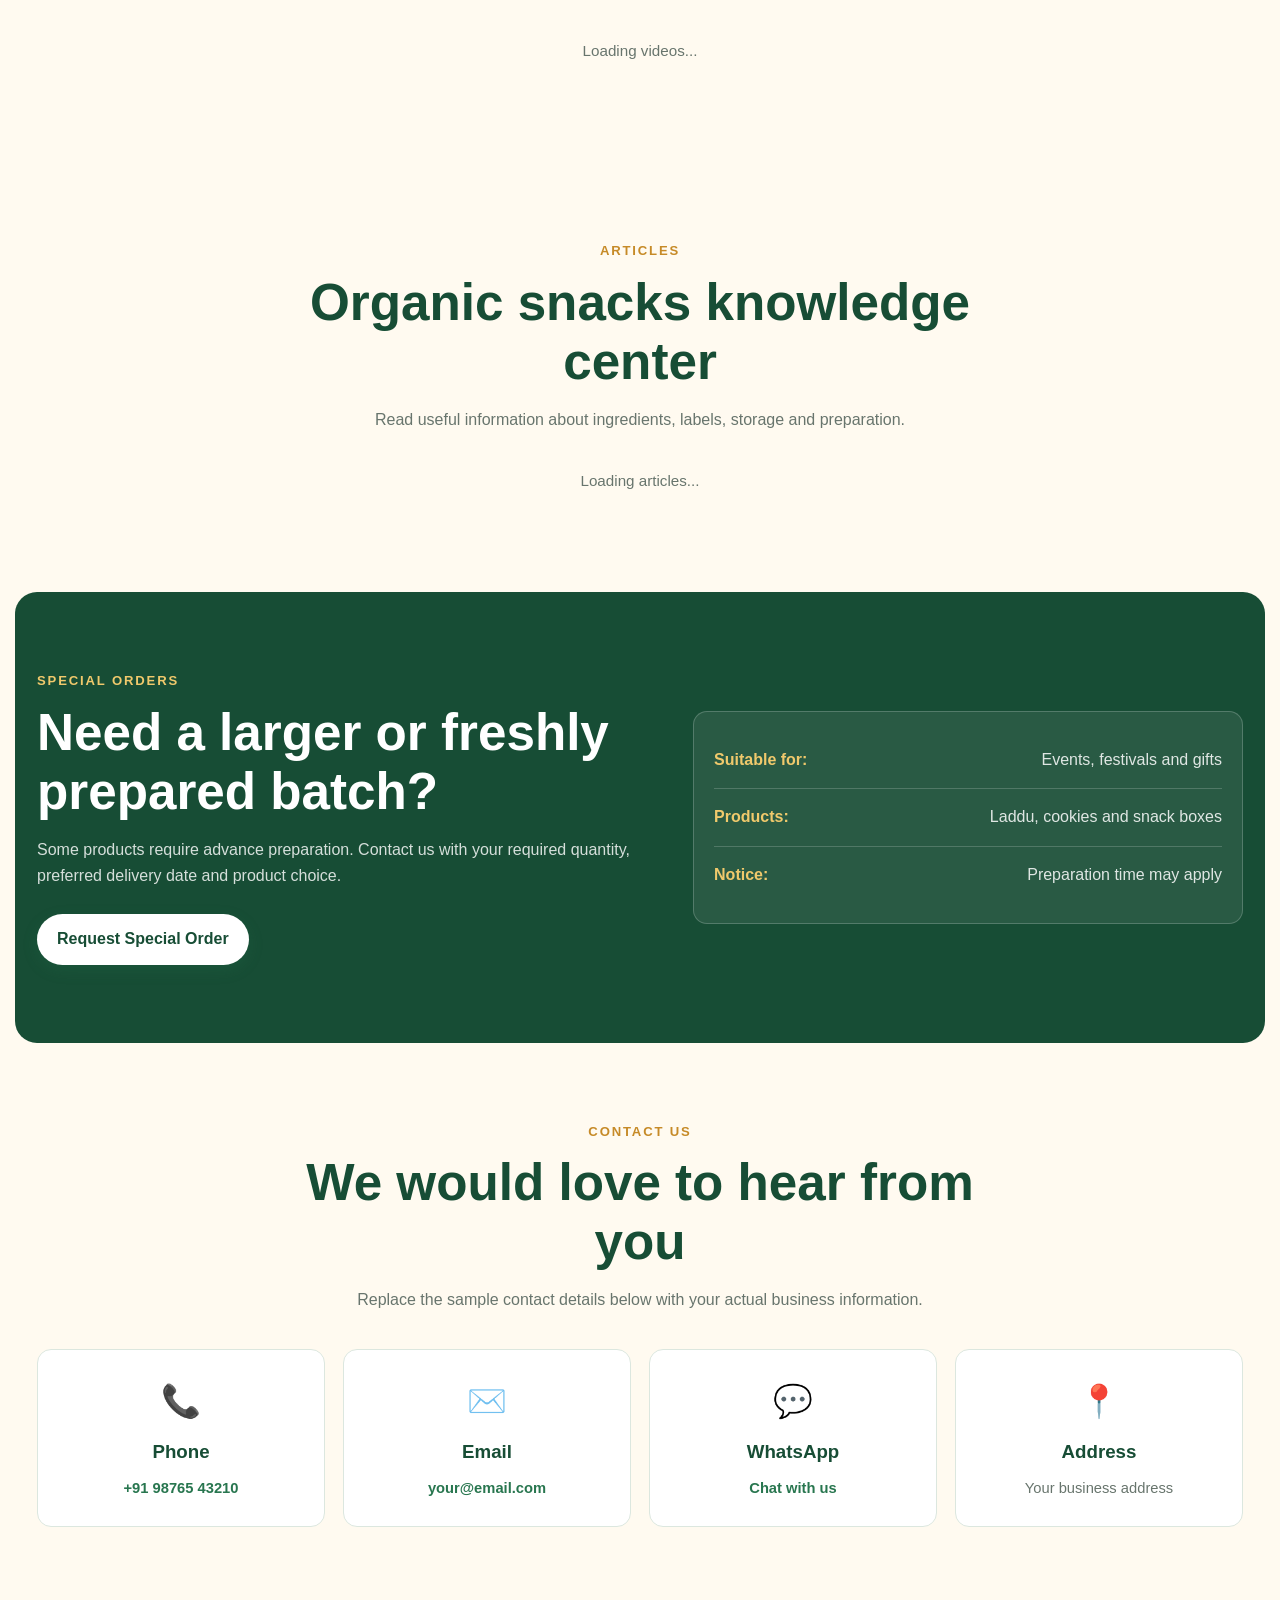
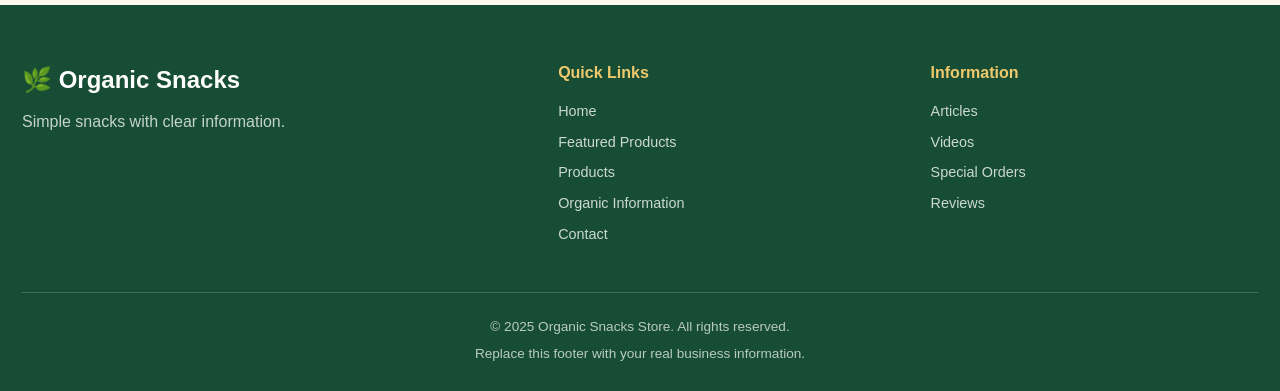
==== commit 78432c1d: "Update script.js version in index.html" ====
--- a/index.html
+++ b/index.html
@@ -860,7 +860,7 @@
 
   <!-- Load script.js only once -->
 
- <script src="script.js?v=15"></script>
+ <script src="script.js?v=16"></script>
 
 </body>
 </html>
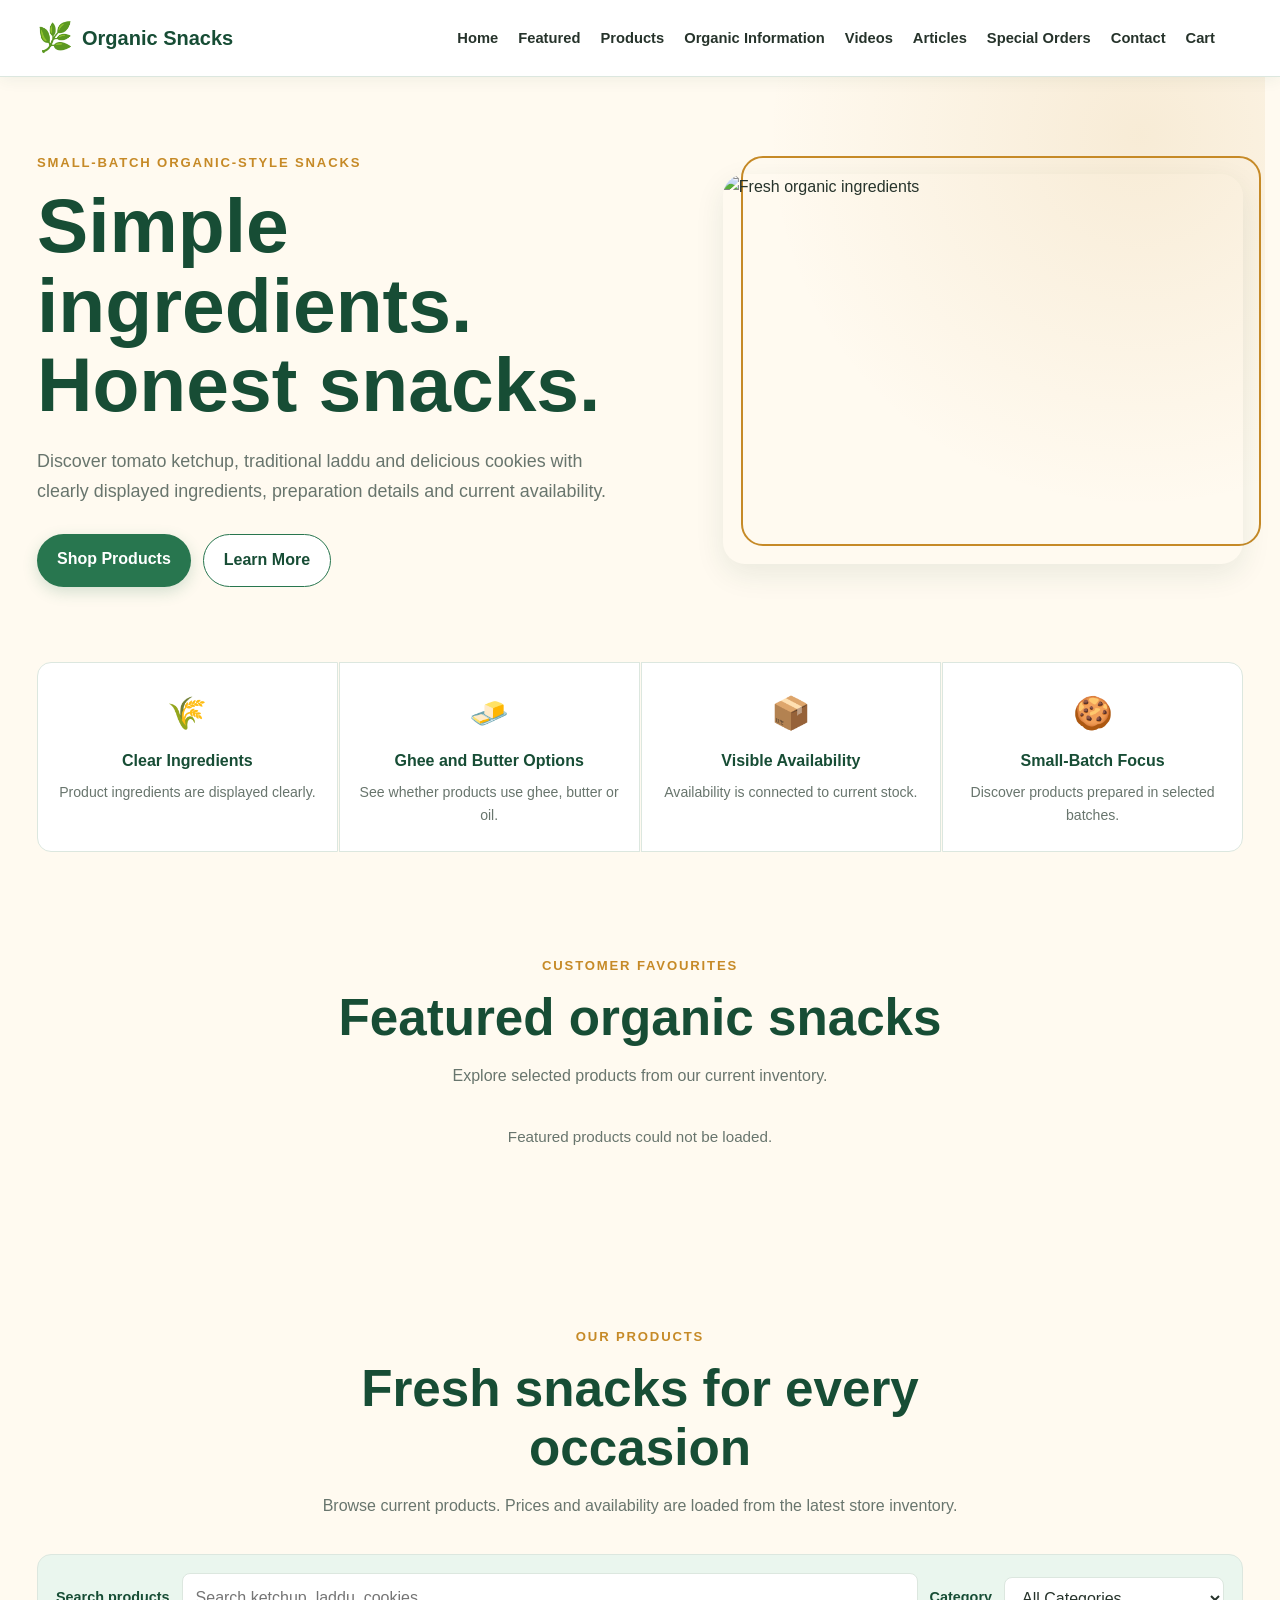
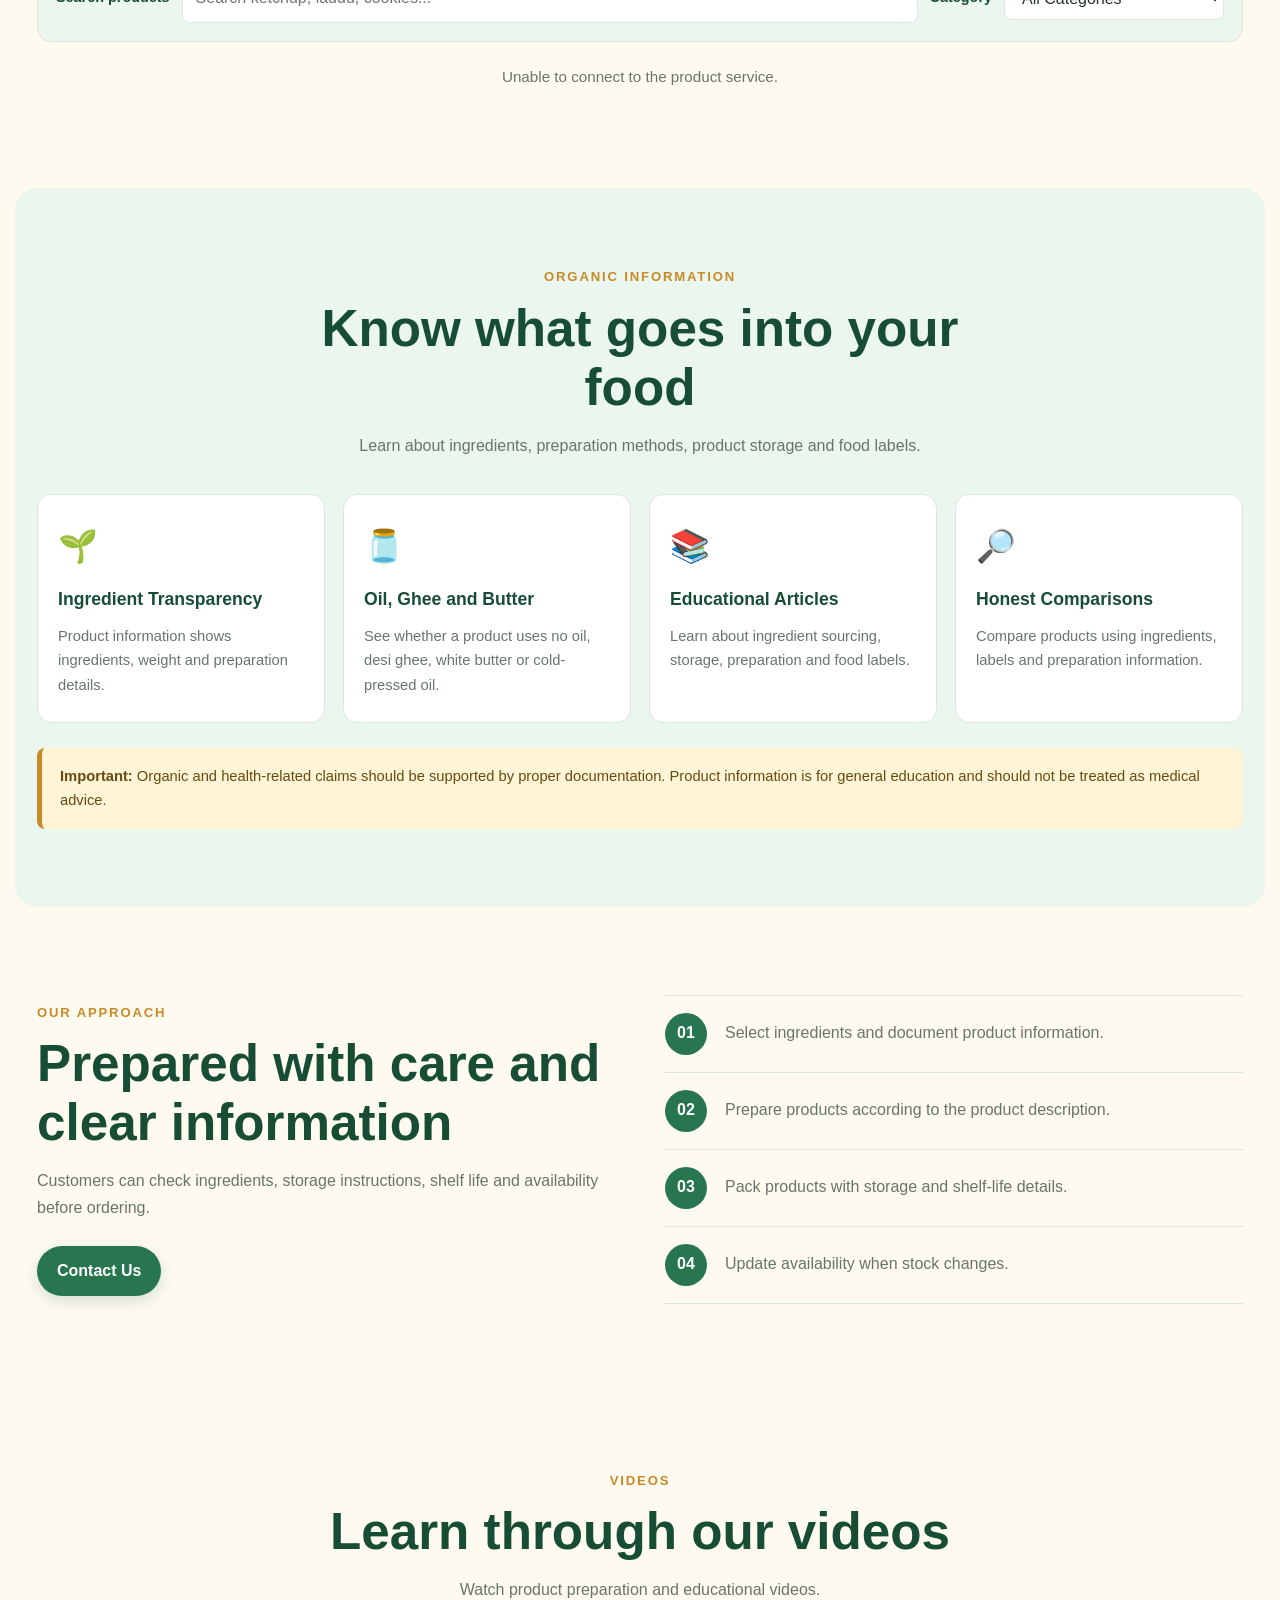
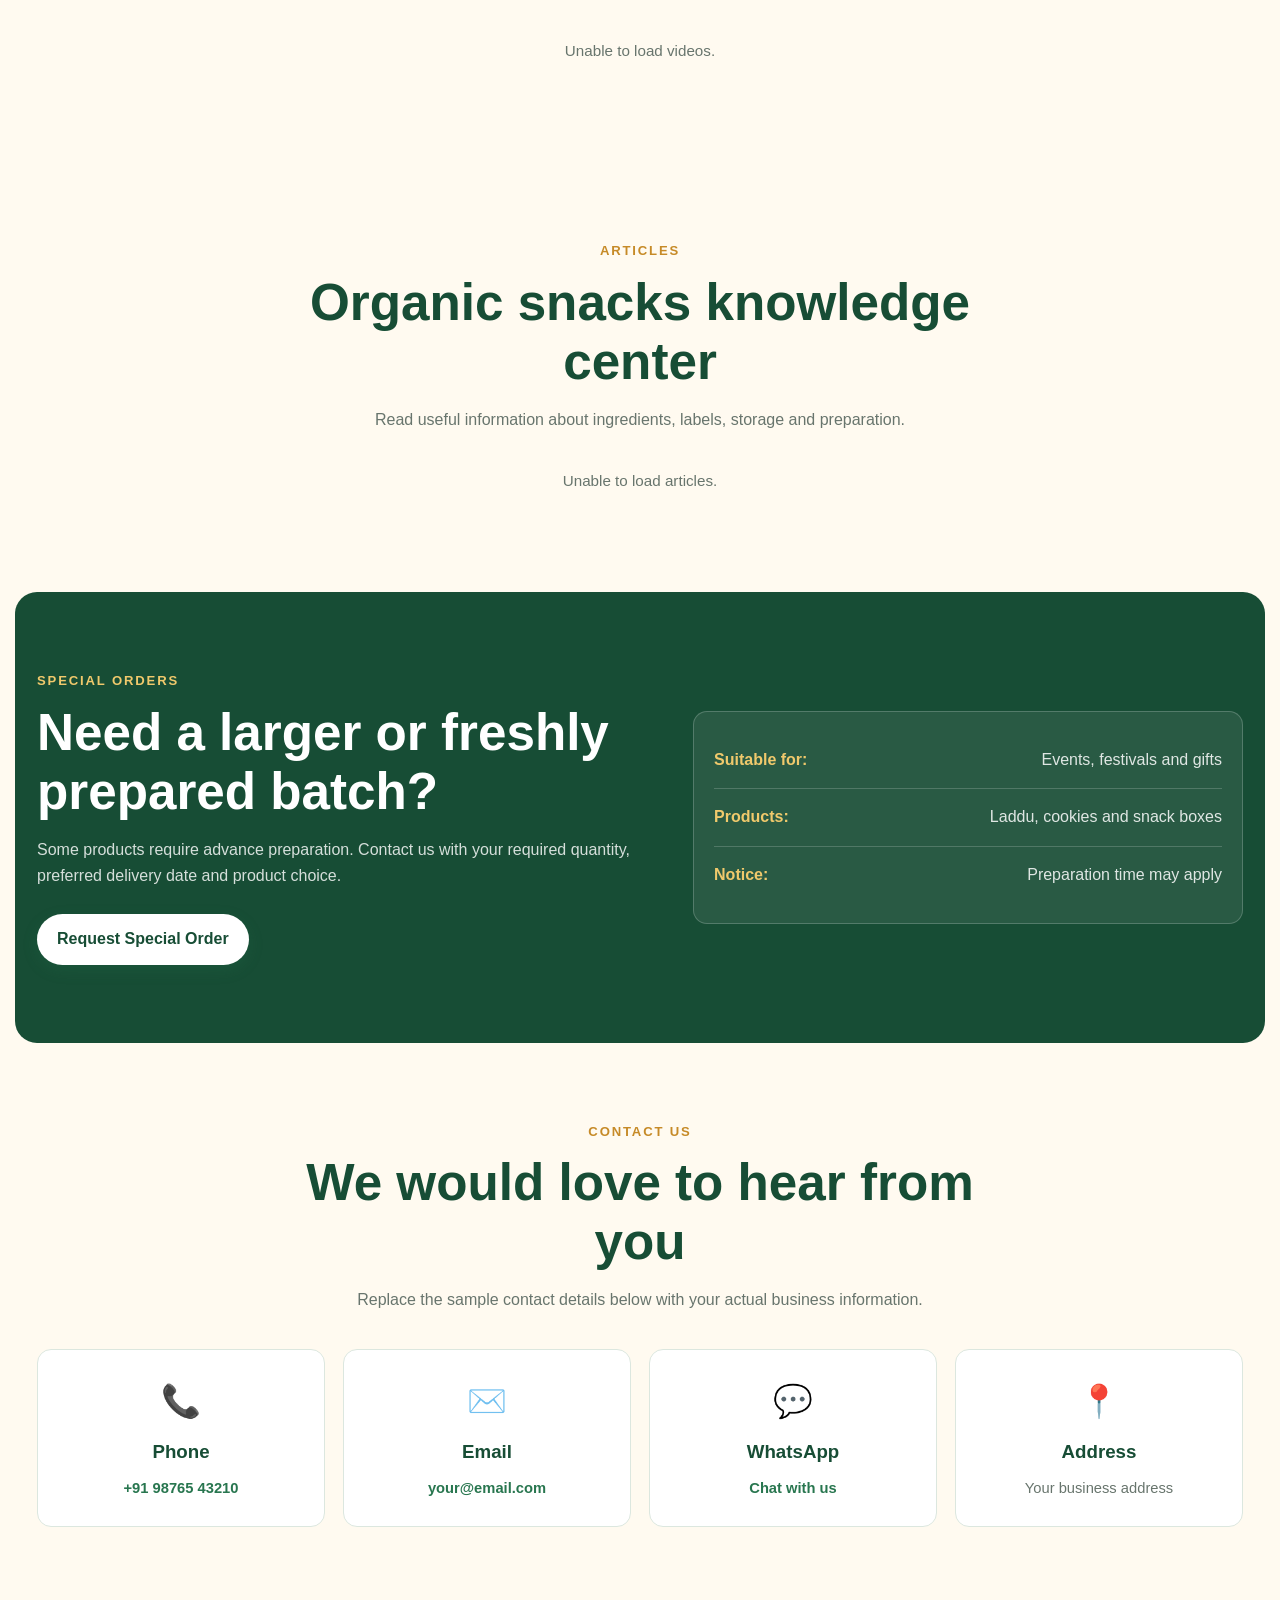
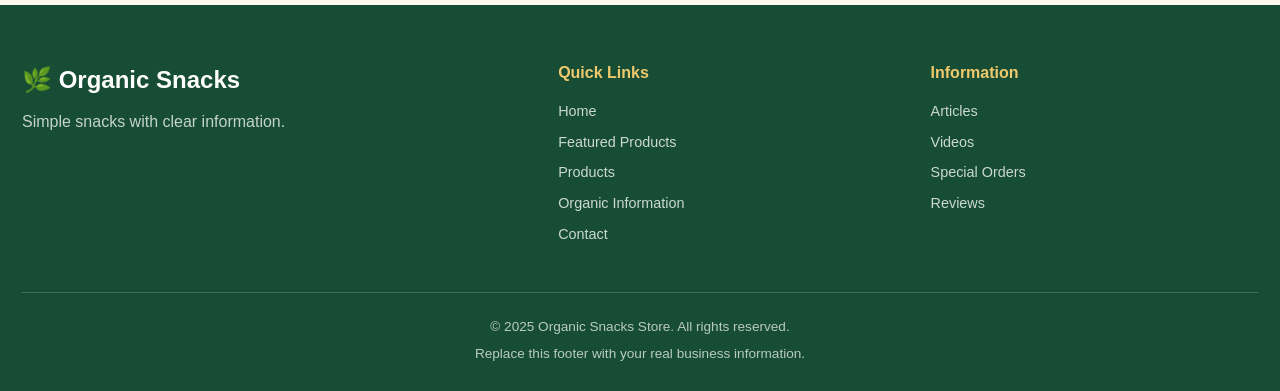
==== commit c118ea4e: "Update index.html" ====
--- a/index.html
+++ b/index.html
@@ -860,7 +860,7 @@
 
   <!-- Load script.js only once -->
 
- <script src="script.js?v=16"></script>
+ <script src="script.js?v=17"></script>
 
 </body>
 </html>
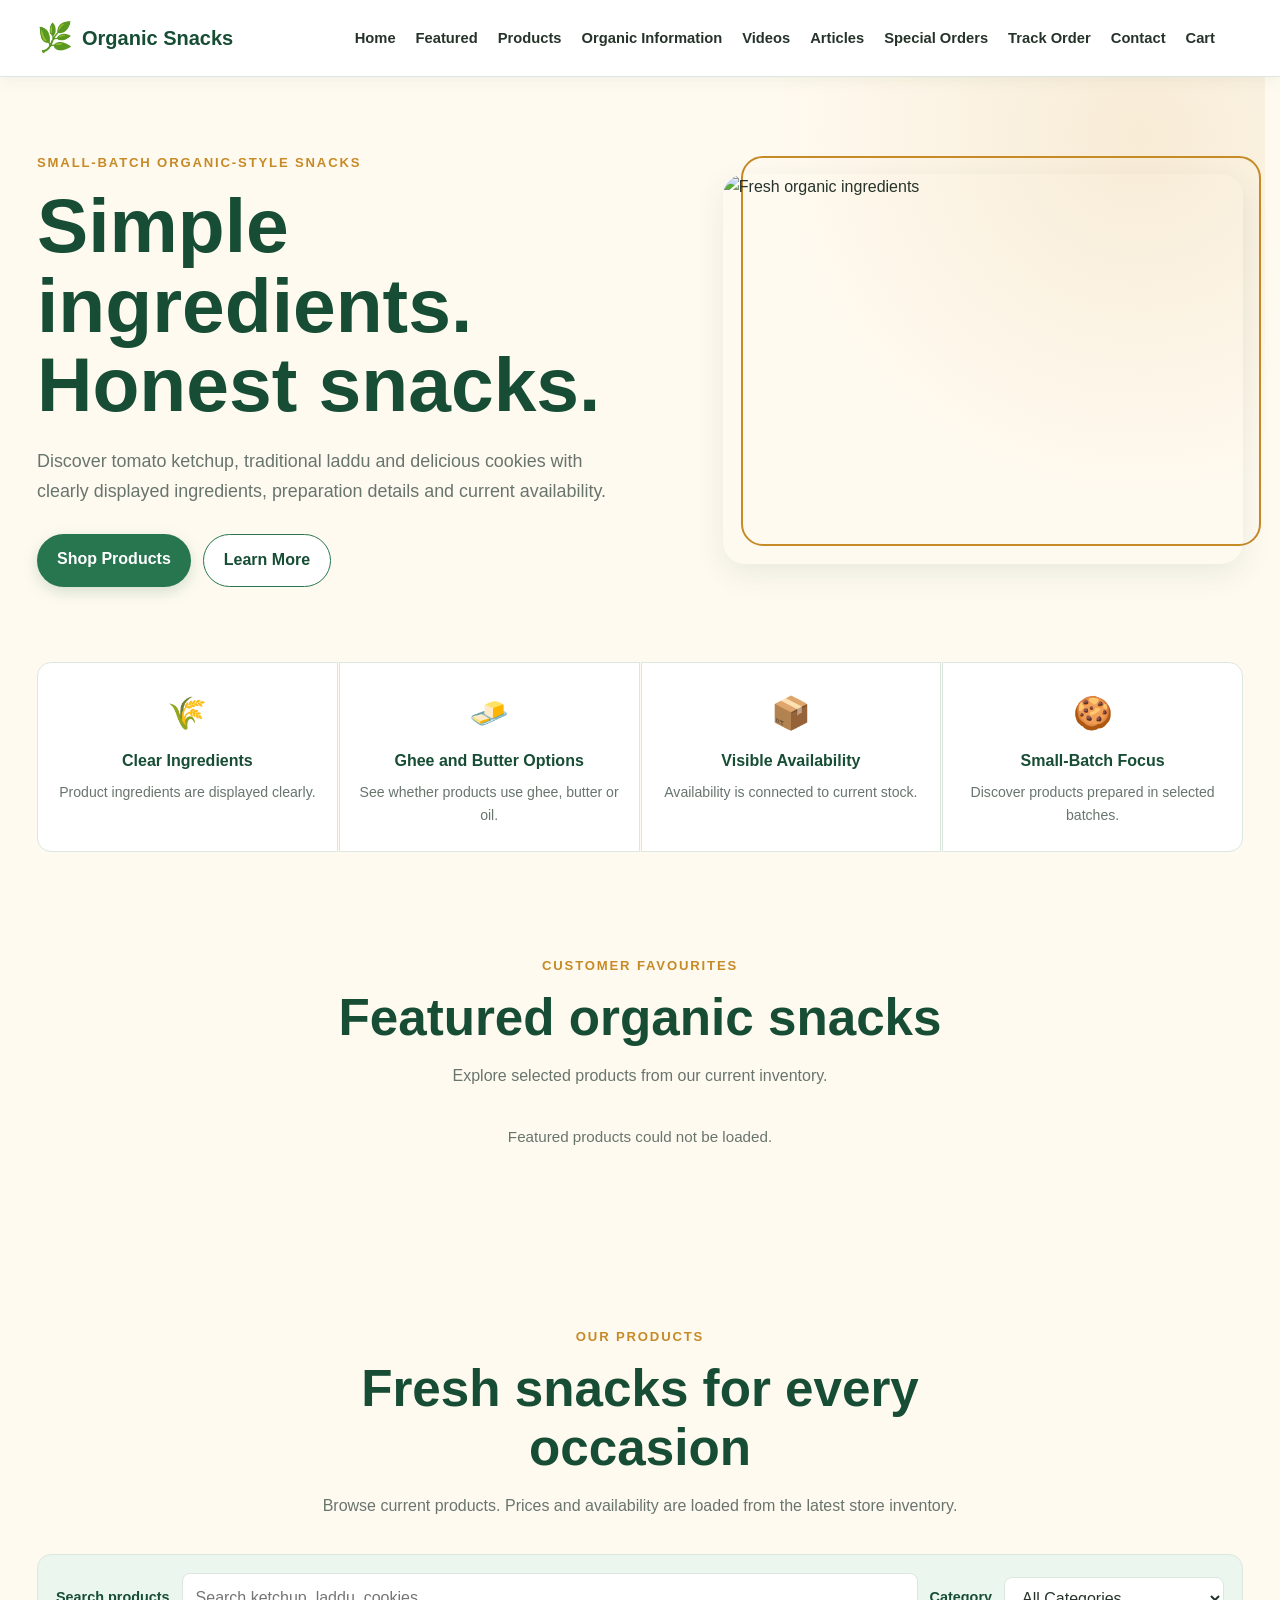
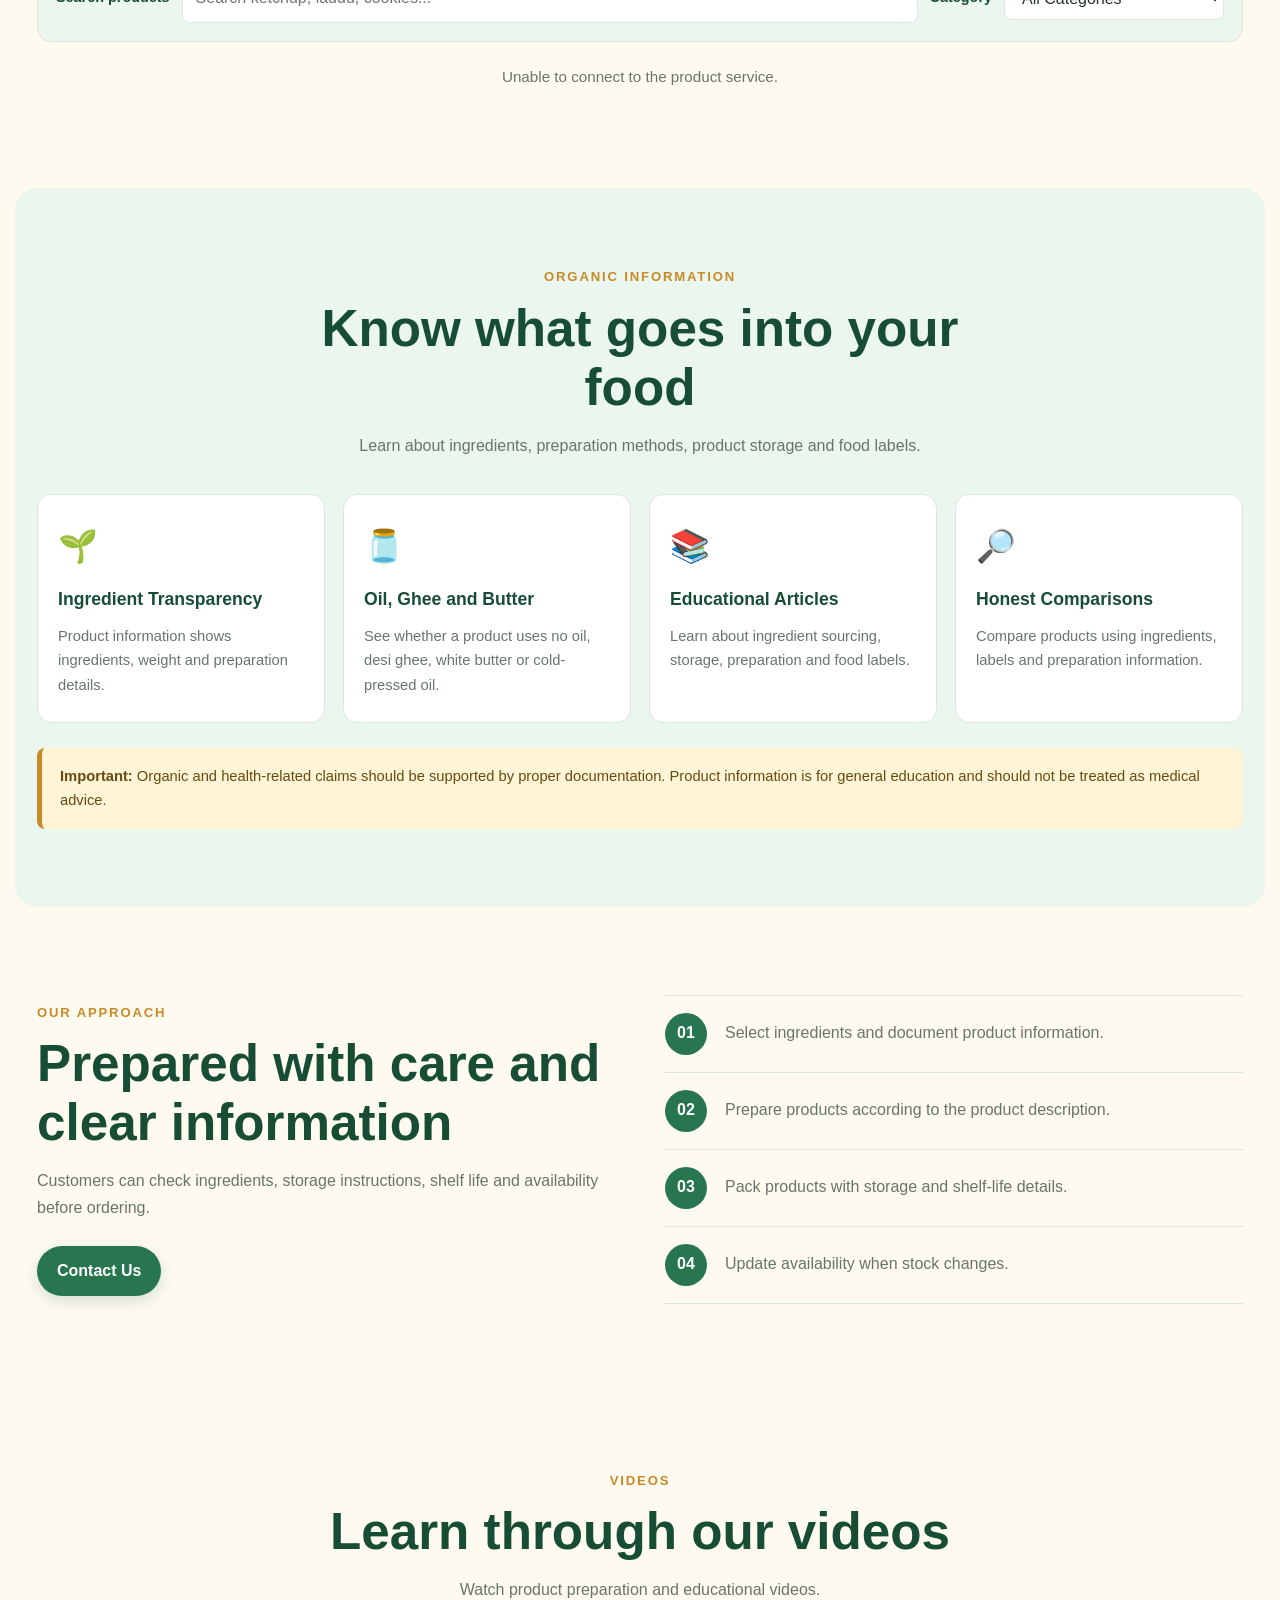
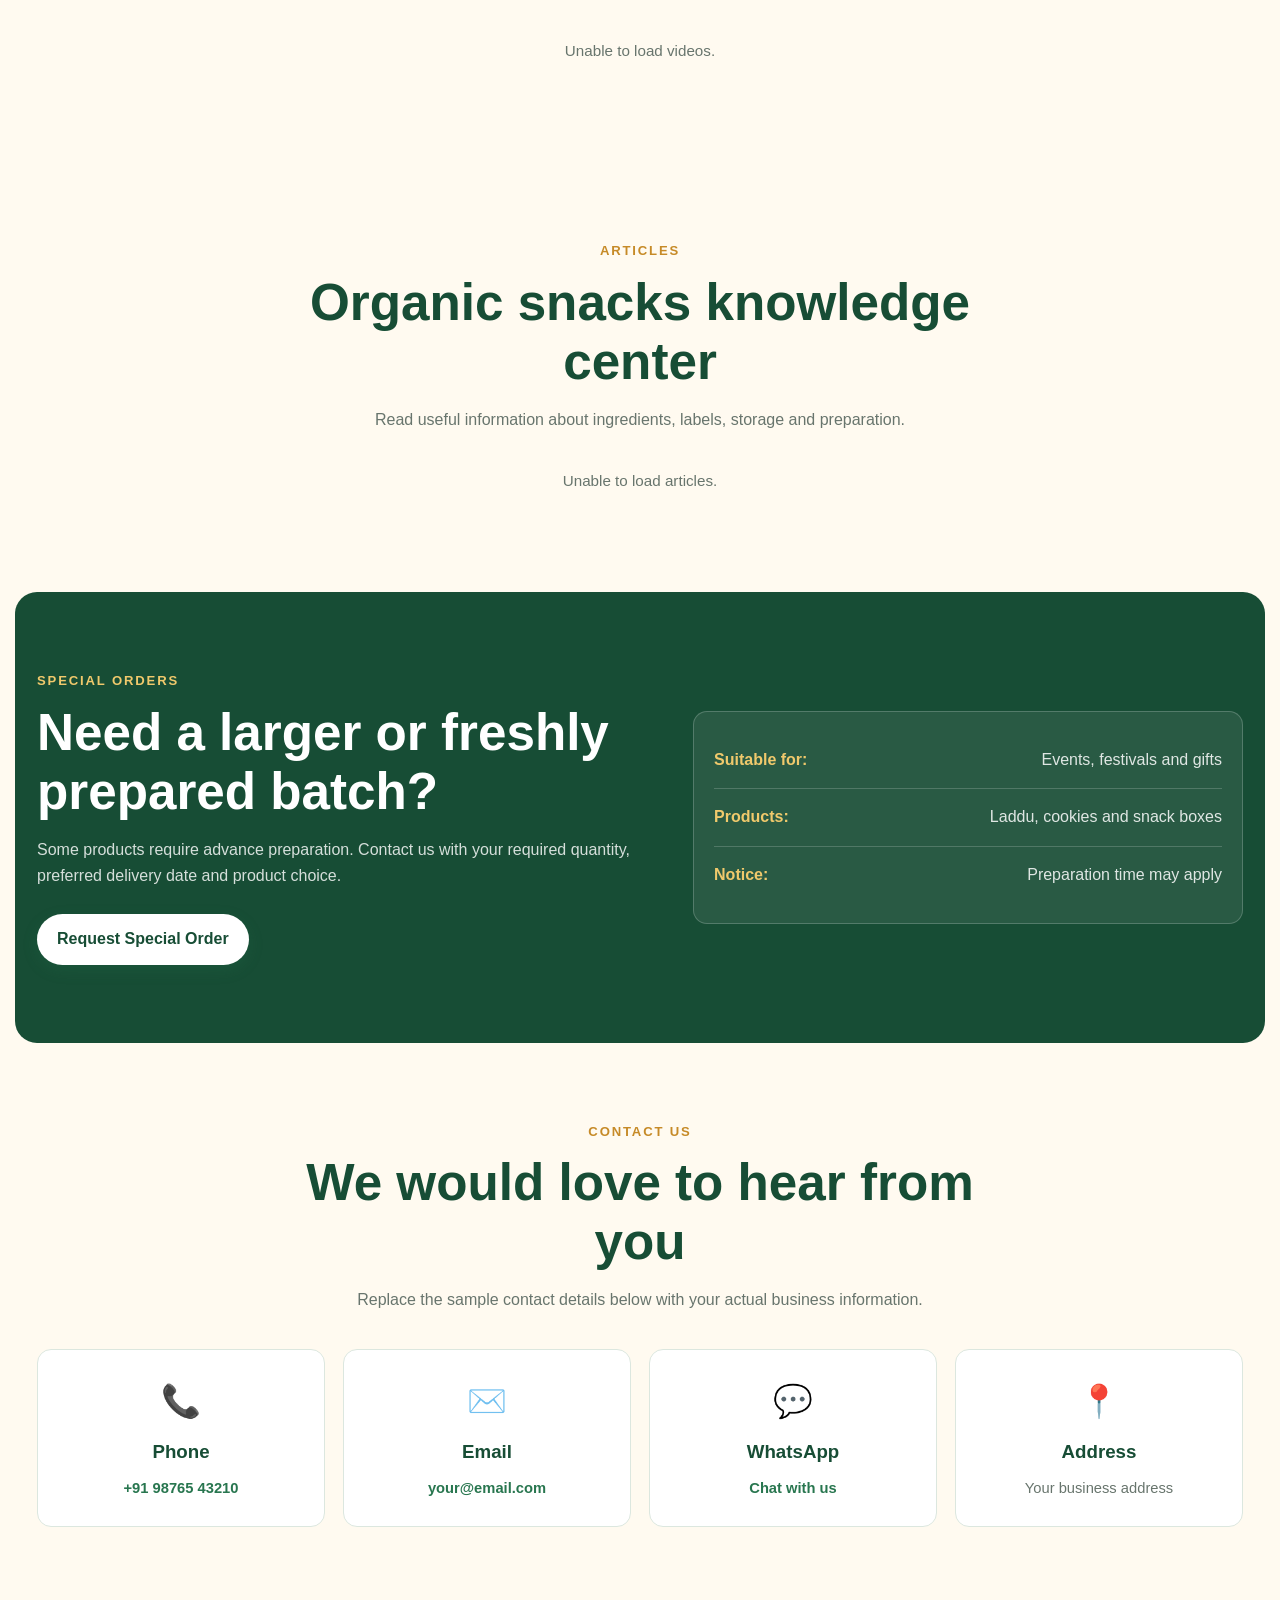
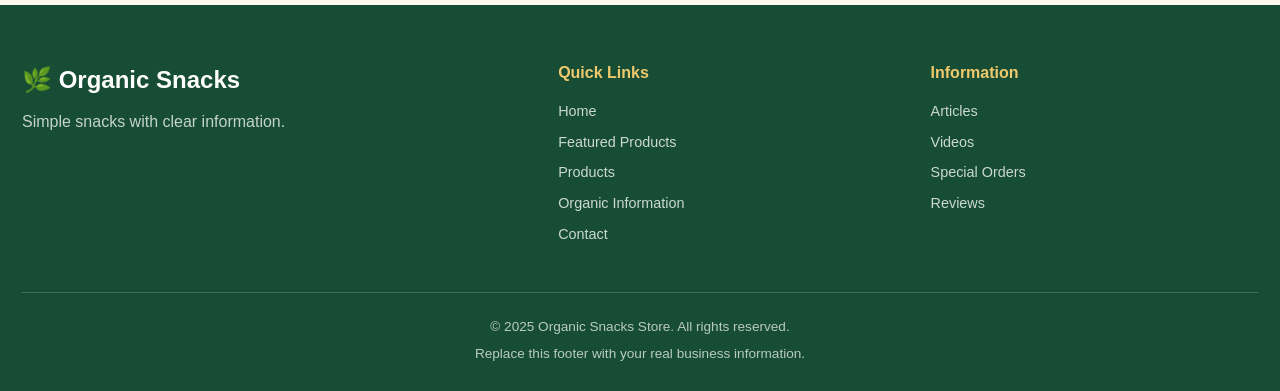
==== commit edcd0bc1: "Update index.html" ====
--- a/index.html
+++ b/index.html
@@ -50,31 +50,60 @@
         ☰
       </button>
 
-      <div
-        id="nav-links"
-        class="nav-links"
-      >
-        <a href="#home">Home</a>
-        <a href="#featured-products">Featured</a>
-        <a href="#products">Products</a>
-        <a href="#organic-info">Organic Information</a>
-        <a href="#videos">Videos</a>
-        <a href="#articles">Articles</a>
-        <a href="#special-orders">Special Orders</a>
-        <a href="#contact">Contact</a>
-        <a
-  href="cart.html"
-  class="cart-nav-link"
+     <div
+  id="nav-links"
+  class="nav-links"
 >
-  Cart
-  <span
-    id="homepage-cart-count"
-    class="cart-count"
+  <a href="#home">
+    Home
+  </a>
+
+  <a href="#featured-products">
+    Featured
+  </a>
+
+  <a href="#products">
+    Products
+  </a>
+
+  <a href="#organic-info">
+    Organic Information
+  </a>
+
+  <a href="#videos">
+    Videos
+  </a>
+
+  <a href="#articles">
+    Articles
+  </a>
+
+  <a href="#special-orders">
+    Special Orders
+  </a>
+
+  <a href="order-status.html">
+    Track Order
+  </a>
+
+  <a href="#contact">
+    Contact
+  </a>
+
+  <a
+    href="cart.html"
+    class="cart-nav-link"
   >
-    0
-  </span>
-</a>
-      </div>
+    Cart
+
+    <span
+      id="homepage-cart-count"
+      class="cart-count"
+    >
+      0
+    </span>
+  </a>
+</div>
 
     </nav>
 
@@ -860,7 +889,7 @@
 
   <!-- Load script.js only once -->
 
- <script src="script.js?v=17"></script>
+ <script src="script.js?v=19"></script>
 
 </body>
 </html>
--- a/style.css
+++ b/style.css
@@ -1514,3 +1514,1301 @@
     grid-template-columns: 1fr;
   }
 }
+/* ==================================================
+   CART BUTTON VISIBILITY FIX
+================================================== */
+
+.product-card-actions {
+  display: flex !important;
+  align-items: stretch;
+  gap: 10px;
+  width: 100%;
+  margin-top: 18px;
+  opacity: 1 !important;
+  visibility: visible !important;
+}
+
+.product-card-actions .details-button,
+.product-card-actions .add-to-cart-button {
+  display: inline-flex !important;
+  align-items: center;
+  justify-content: center;
+
+  flex: 1 1 0;
+  width: auto !important;
+  min-height: 46px;
+  margin: 0 !important;
+  padding: 11px 12px;
+
+  border-radius: 25px;
+  opacity: 1 !important;
+  visibility: visible !important;
+  transform: none;
+  text-align: center;
+  font-size: 0.84rem;
+  font-weight: 900;
+}
+
+/* View Product / View Information */
+
+.product-card-actions .details-button {
+  color: #ffffff !important;
+  background: #218653 !important;
+  border: 0 !important;
+  text-decoration: none !important;
+}
+
+/* Add to Cart */
+
+.product-card-actions .add-to-cart-button {
+  color: #ffffff !important;
+  background: #f28c28 !important;
+  border: 0 !important;
+  cursor: pointer !important;
+}
+
+/* Hover effects */
+
+.product-card-actions .details-button:hover {
+  color: #ffffff !important;
+  background: #114b35 !important;
+  transform: translateY(-2px);
+}
+
+.product-card-actions .add-to-cart-button:hover {
+  color: #ffffff !important;
+  background: #d86e12 !important;
+  transform: translateY(-2px);
+}
+
+/* Only unavailable buttons should look disabled */
+
+.product-card-actions .add-to-cart-button:disabled {
+  color: #777777 !important;
+  background: #e4e4e4 !important;
+  cursor: not-allowed !important;
+  opacity: 1 !important;
+}
+
+/* Mobile display */
+
+@media (max-width: 560px) {
+  .product-card-actions {
+    display: flex !important;
+    flex-direction: column !important;
+    gap: 10px;
+  }
+
+  .product-card-actions .details-button,
+  .product-card-actions .add-to-cart-button {
+    display: flex !important;
+    width: 100% !important;
+    min-height: 48px;
+  }
+}
+.product-card-actions {
+  display: flex !important;
+  align-items: stretch;
+  gap: 10px;
+  width: 100%;
+  margin-top: 18px;
+  opacity: 1 !important;
+  visibility: visible !important;
+}
+
+.product-card-actions .details-button,
+.product-card-actions .add-to-cart-button {
+  display: inline-flex !important;
+  align-items: center;
+  justify-content: center;
+  flex: 1 1 0;
+  width: auto !important;
+  min-height: 46px;
+  margin: 0 !important;
+  padding: 11px 12px;
+  border-radius: 25px;
+  opacity: 1 !important;
+  visibility: visible !important;
+  text-align: center;
+  font-size: 0.84rem;
+  font-weight: 900;
+}
+
+.product-card-actions .details-button {
+  color: #ffffff !important;
+  background: #218653 !important;
+  text-decoration: none !important;
+}
+
+.product-card-actions .add-to-cart-button {
+  color: #ffffff !important;
+  background: #f28c28 !important;
+  border: 0 !important;
+  cursor: pointer !important;
+}
+
+.product-card-actions .add-to-cart-button:hover {
+  background: #d86e12 !important;
+}
+
+.product-card-actions .add-to-cart-button:disabled {
+  color: #777777 !important;
+  background: #e4e4e4 !important;
+  cursor: not-allowed !important;
+}
+
+@media (max-width: 560px) {
+  .product-card-actions {
+    flex-direction: column !important;
+  }
+
+  .product-card-actions .details-button,
+  .product-card-actions .add-to-cart-button {
+    width: 100% !important;
+  }
+}
+/* ==================================================
+   STAGE 11 - SHOPPING CART DESIGN
+================================================== */
+
+.cart-page {
+  max-width: 1280px;
+  min-height: 70vh;
+  margin: 0 auto;
+  padding: 45px 24px 90px;
+}
+
+.cart-heading {
+  max-width: 760px;
+  margin: 0 auto 42px;
+  text-align: center;
+}
+
+.cart-heading h1 {
+  margin: 0 0 14px;
+  color: var(--green-dark);
+  font-size: clamp(2.2rem, 5vw, 4rem);
+  font-weight: 950;
+  letter-spacing: -0.05em;
+  line-height: 1.05;
+}
+
+.cart-heading p:not(.eyebrow) {
+  margin: 0;
+  color: var(--muted);
+  font-size: 1.05rem;
+}
+
+
+/* Main two-column cart layout */
+
+.cart-layout {
+  display: grid;
+  grid-template-columns: minmax(0, 1.55fr) minmax(300px, 0.75fr);
+  align-items: start;
+  gap: 28px;
+}
+
+
+/* Cart item section */
+
+.cart-items-section {
+  min-width: 0;
+  padding: 26px;
+  background:
+    linear-gradient(
+      135deg,
+      #ffffff,
+      #f8fdf9
+    );
+  border: 1px solid var(--border);
+  border-radius: var(--radius-large);
+  box-shadow: var(--shadow-small);
+}
+
+.cart-section-header {
+  display: flex;
+  align-items: center;
+  justify-content: space-between;
+  gap: 15px;
+  margin-bottom: 18px;
+  padding-bottom: 18px;
+  border-bottom: 1px solid var(--border);
+}
+
+.cart-section-header h2 {
+  margin: 0;
+  color: var(--green-dark);
+  font-size: 1.45rem;
+}
+
+.clear-cart-button {
+  padding: 9px 14px;
+  color: var(--red);
+  background: var(--red-light);
+  border: 1px solid #f0c5bf;
+  border-radius: 22px;
+  cursor: pointer;
+  font-size: 0.82rem;
+  font-weight: 800;
+  transition: 0.2s ease;
+}
+
+.clear-cart-button:hover {
+  color: var(--white);
+  background: var(--red);
+}
+
+
+/* Cart items container */
+
+.cart-items-container {
+  display: flex;
+  flex-direction: column;
+  gap: 16px;
+}
+
+
+/* Individual cart item */
+
+.cart-item {
+  display: grid;
+  grid-template-columns: 115px minmax(0, 1fr) auto;
+  align-items: center;
+  gap: 18px;
+
+  padding: 16px;
+  background: var(--white);
+  border: 1px solid var(--border);
+  border-radius: var(--radius-medium);
+  box-shadow: 0 4px 15px rgba(17, 75, 53, 0.05);
+  transition: 0.2s ease;
+}
+
+.cart-item:hover {
+  border-color: var(--green);
+  box-shadow: var(--shadow-small);
+  transform: translateY(-2px);
+}
+
+.cart-item-image-wrapper {
+  overflow: hidden;
+  width: 115px;
+  height: 105px;
+  background: var(--green-light);
+  border-radius: var(--radius-medium);
+}
+
+.cart-item-image {
+  width: 100%;
+  height: 100%;
+  object-fit: cover;
+}
+
+.cart-item-details {
+  min-width: 0;
+}
+
+.cart-item-details .product-category {
+  margin-bottom: 5px;
+  font-size: 0.7rem;
+}
+
+.cart-item-details h3 {
+  overflow: hidden;
+  margin: 0 0 5px;
+  color: var(--green-dark);
+  font-size: 1.08rem;
+  line-height: 1.25;
+  text-overflow: ellipsis;
+}
+
+.cart-item-weight {
+  margin: 3px 0;
+  color: var(--muted);
+  font-size: 0.83rem;
+}
+
+.cart-item-price {
+  margin: 5px 0 8px;
+  color: var(--green-dark);
+  font-size: 0.88rem;
+  font-weight: 800;
+}
+
+.cart-item-details .availability {
+  font-size: 0.7rem;
+}
+
+
+/* Quantity and item controls */
+
+.cart-item-controls {
+  display: flex;
+  flex-direction: column;
+  align-items: flex-end;
+  gap: 10px;
+  min-width: 125px;
+}
+
+.quantity-controls {
+  display: inline-flex;
+  align-items: center;
+  overflow: hidden;
+  background: var(--green-light);
+  border: 1px solid var(--border);
+  border-radius: 24px;
+}
+
+.quantity-button {
+  display: grid;
+  width: 34px;
+  height: 34px;
+  place-items: center;
+  color: var(--green-dark);
+  background: transparent;
+  border: 0;
+  cursor: pointer;
+  font-size: 1.2rem;
+  font-weight: 900;
+}
+
+.quantity-button:hover {
+  color: var(--white);
+  background: var(--green);
+}
+
+.quantity-value {
+  min-width: 32px;
+  color: var(--green-dark);
+  text-align: center;
+  font-weight: 900;
+}
+
+.cart-item-total {
+  color: var(--green-dark);
+  font-size: 1.1rem;
+}
+
+.remove-cart-button {
+  padding: 5px 0;
+  color: var(--red);
+  background: transparent;
+  border: 0;
+  cursor: pointer;
+  font-size: 0.78rem;
+  font-weight: 800;
+}
+
+.remove-cart-button:hover {
+  color: #7d211b;
+  text-decoration: underline;
+}
+
+
+/* Empty cart */
+
+.empty-cart {
+  padding: 55px 20px;
+  background: var(--green-soft);
+  border: 2px dashed var(--border);
+  border-radius: var(--radius-medium);
+  text-align: center;
+}
+
+.empty-cart-icon {
+  margin-bottom: 10px;
+  font-size: 3.5rem;
+}
+
+.empty-cart h2 {
+  margin: 0 0 8px;
+  color: var(--green-dark);
+}
+
+.empty-cart p {
+  margin: 0 0 22px;
+  color: var(--muted);
+}
+
+.empty-cart .primary-button {
+  display: inline-flex;
+}
+
+
+/* Order summary */
+
+.cart-summary {
+  position: sticky;
+  top: 100px;
+  padding: 27px;
+  color: var(--text);
+  background:
+    radial-gradient(
+      circle at 100% 0%,
+      rgba(255, 214, 107, 0.22),
+      transparent 35%
+    ),
+    var(--white);
+  border: 1px solid var(--border);
+  border-radius: var(--radius-large);
+  box-shadow: var(--shadow-large);
+}
+
+.cart-summary h2 {
+  margin: 0 0 22px;
+  padding-bottom: 16px;
+  color: var(--green-dark);
+  border-bottom: 1px solid var(--border);
+  font-size: 1.45rem;
+}
+
+.summary-row,
+.summary-total {
+  display: flex;
+  align-items: center;
+  justify-content: space-between;
+  gap: 15px;
+}
+
+.summary-row {
+  padding: 13px 0;
+  color: var(--muted);
+  border-bottom: 1px solid var(--border);
+  font-size: 0.92rem;
+}
+
+.summary-row strong {
+  color: var(--green-dark);
+  text-align: right;
+}
+
+.summary-total {
+  margin: 18px 0 20px;
+  padding-top: 16px;
+  color: var(--green-dark);
+  border-top: 2px solid var(--green);
+  font-size: 1.05rem;
+  font-weight: 900;
+}
+
+.summary-total strong {
+  font-size: 1.45rem;
+}
+
+.checkout-button {
+  width: 100%;
+  border: 0;
+  cursor: pointer;
+}
+
+.checkout-button:disabled {
+  color: #777;
+  background: #e4e4e4;
+  box-shadow: none;
+  cursor: not-allowed;
+  transform: none;
+}
+
+.cart-note {
+  margin: 15px 0 0;
+  color: var(--muted);
+  font-size: 0.78rem;
+  line-height: 1.5;
+  text-align: center;
+}
+
+
+/* Cart count in navigation */
+
+.cart-nav-link {
+  display: inline-flex !important;
+  align-items: center;
+  gap: 6px;
+}
+
+.cart-count {
+  display: inline-grid;
+  min-width: 22px;
+  height: 22px;
+  padding: 0 5px;
+  place-items: center;
+  color: var(--white);
+  background: var(--orange);
+  border-radius: 50%;
+  font-size: 0.72rem;
+  font-weight: 900;
+}
+
+
+/* Tablet */
+
+@media (max-width: 900px) {
+  .cart-layout {
+    grid-template-columns: 1fr;
+  }
+
+  .cart-summary {
+    position: relative;
+    top: auto;
+  }
+}
+
+
+/* Mobile */
+
+@media (max-width: 620px) {
+  .cart-page {
+    padding: 30px 15px 65px;
+  }
+
+  .cart-items-section,
+  .cart-summary {
+    padding: 20px;
+    border-radius: var(--radius-medium);
+  }
+
+  .cart-section-header {
+    align-items: flex-start;
+    flex-direction: column;
+  }
+
+  .clear-cart-button {
+    width: 100%;
+  }
+
+  .cart-item {
+    grid-template-columns: 82px minmax(0, 1fr);
+    align-items: start;
+    gap: 13px;
+    padding: 13px;
+  }
+
+  .cart-item-image-wrapper {
+    width: 82px;
+    height: 82px;
+  }
+
+  .cart-item-controls {
+    grid-column: 1 / -1;
+    flex-direction: row;
+    align-items: center;
+    justify-content: space-between;
+    width: 100%;
+    padding-top: 12px;
+    border-top: 1px solid var(--border);
+  }
+
+  .cart-item-total {
+    margin-left: auto;
+  }
+
+  .cart-heading h1 {
+    font-size: 2.5rem;
+  }
+}
+
+
+/* Small mobile */
+
+@media (max-width: 400px) {
+  .cart-item {
+    grid-template-columns: 70px minmax(0, 1fr);
+  }
+
+  .cart-item-image-wrapper {
+    width: 70px;
+    height: 70px;
+  }
+
+  .cart-item-details h3 {
+    font-size: 0.95rem;
+  }
+
+  .cart-item-controls {
+    flex-wrap: wrap;
+  }
+
+  .cart-item-total {
+    margin-left: 0;
+  }
+}
+/* ==================================================
+   STAGE 12 - CHECKOUT FORM DESIGN
+================================================== */
+
+.checkout-page {
+  max-width: 1280px;
+  min-height: 70vh;
+  margin: 0 auto;
+  padding: 45px 24px 90px;
+}
+
+.checkout-layout {
+  display: grid;
+  grid-template-columns: minmax(0, 1.25fr) minmax(300px, 0.75fr);
+  align-items: start;
+  gap: 28px;
+}
+
+.checkout-form-section,
+.checkout-summary {
+  padding: 30px;
+  background: var(--white);
+  border: 1px solid var(--border);
+  border-radius: var(--radius-large);
+  box-shadow: var(--shadow-small);
+}
+
+.checkout-form-section h2,
+.checkout-summary h2 {
+  margin: 0 0 25px;
+  padding-bottom: 16px;
+  color: var(--green-dark);
+  border-bottom: 2px solid var(--green-light);
+  font-size: 1.5rem;
+}
+
+.checkout-summary {
+  position: sticky;
+  top: 100px;
+  background:
+    radial-gradient(
+      circle at 100% 0%,
+      rgba(255, 214, 107, 0.25),
+      transparent 35%
+    ),
+    var(--white);
+  box-shadow: var(--shadow-large);
+}
+
+.checkout-form-section form {
+  display: flex;
+  flex-direction: column;
+  gap: 4px;
+}
+
+.form-row {
+  display: grid;
+  grid-template-columns: 1fr 1fr;
+  gap: 18px;
+}
+
+.form-group {
+  display: flex;
+  flex-direction: column;
+  gap: 7px;
+  margin-bottom: 18px;
+}
+
+.form-group label {
+  color: var(--green-dark);
+  font-size: 0.9rem;
+  font-weight: 800;
+}
+
+.optional-label {
+  margin-left: 5px;
+  color: var(--muted);
+  font-size: 0.78rem;
+  font-weight: 500;
+}
+
+.form-group input,
+.form-group textarea,
+.form-group select {
+  width: 100%;
+  padding: 13px 15px;
+  color: var(--text);
+  background: #fbfffc;
+  border: 1px solid var(--border);
+  border-radius: var(--radius-small);
+  outline: none;
+  transition: border-color 0.2s ease, box-shadow 0.2s ease;
+}
+
+.form-group input {
+  min-height: 48px;
+}
+
+.form-group textarea {
+  min-height: 105px;
+  resize: vertical;
+}
+
+.form-group input:focus,
+.form-group textarea:focus,
+.form-group select:focus {
+  background: var(--white);
+  border-color: var(--green);
+  box-shadow: 0 0 0 4px rgba(33, 134, 83, 0.12);
+}
+
+.form-group input:invalid:not(:placeholder-shown),
+.form-group textarea:invalid:not(:placeholder-shown) {
+  border-color: #dc857c;
+}
+
+.checkout-submit-button {
+  width: 100%;
+  min-height: 52px;
+  margin-top: 8px;
+  border: 0;
+  cursor: pointer;
+  font-size: 1rem;
+}
+
+.checkout-submit-button:hover {
+  transform: translateY(-2px);
+}
+
+.checkout-submit-button:disabled {
+  color: #777;
+  background: #e4e4e4;
+  box-shadow: none;
+  cursor: not-allowed;
+  transform: none;
+}
+
+.checkout-items-container {
+  display: flex;
+  flex-direction: column;
+  gap: 12px;
+  margin-bottom: 20px;
+}
+
+.checkout-item {
+  display: grid;
+  grid-template-columns: 65px minmax(0, 1fr);
+  align-items: center;
+  gap: 12px;
+  padding: 10px;
+  background: var(--green-soft);
+  border: 1px solid var(--border);
+  border-radius: var(--radius-small);
+}
+
+.checkout-item-image {
+  width: 65px;
+  height: 60px;
+  object-fit: cover;
+  background: var(--green-light);
+  border-radius: var(--radius-small);
+}
+
+.checkout-item-info {
+  display: flex;
+  min-width: 0;
+  flex-direction: column;
+  gap: 3px;
+}
+
+.checkout-item-info strong {
+  overflow: hidden;
+  color: var(--green-dark);
+  font-size: 0.88rem;
+  line-height: 1.25;
+  text-overflow: ellipsis;
+}
+
+.checkout-item-info span {
+  color: var(--muted);
+  font-size: 0.8rem;
+}
+
+.checkout-summary .summary-row {
+  display: flex;
+  align-items: center;
+  justify-content: space-between;
+  gap: 15px;
+  padding: 13px 0;
+  color: var(--muted);
+  border-bottom: 1px solid var(--border);
+  font-size: 0.92rem;
+}
+
+.checkout-summary .summary-row strong {
+  color: var(--green-dark);
+}
+
+.checkout-summary .summary-total {
+  display: flex;
+  align-items: center;
+  justify-content: space-between;
+  gap: 15px;
+  margin: 18px 0 20px;
+  padding-top: 16px;
+  color: var(--green-dark);
+  border-top: 2px solid var(--green);
+  font-weight: 900;
+}
+
+.checkout-summary .summary-total strong {
+  font-size: 1.45rem;
+}
+
+.checkout-summary .cart-note {
+  margin: 15px 0 0;
+  color: var(--muted);
+  font-size: 0.78rem;
+  line-height: 1.5;
+  text-align: center;
+}
+
+#checkout-message {
+  min-height: 28px;
+  margin: -10px 0 20px;
+  padding: 10px 12px;
+  color: var(--green-dark);
+  background: var(--green-soft);
+  border-radius: var(--radius-small);
+  font-size: 0.88rem;
+  font-weight: 700;
+}
+
+#checkout-message:empty {
+  display: none;
+}
+
+/* Tablet */
+
+@media (max-width: 900px) {
+  .checkout-layout {
+    grid-template-columns: 1fr;
+  }
+
+  .checkout-summary {
+    position: relative;
+    top: auto;
+  }
+}
+
+/* Mobile */
+
+@media (max-width: 620px) {
+  .checkout-page {
+    padding: 30px 15px 65px;
+  }
+
+  .checkout-form-section,
+  .checkout-summary {
+    padding: 21px;
+    border-radius: var(--radius-medium);
+  }
+
+  .form-row {
+    grid-template-columns: 1fr;
+    gap: 0;
+  }
+
+  .checkout-heading h1,
+  .cart-heading h1 {
+    font-size: 2.5rem;
+  }
+
+  .form-group input,
+  .form-group textarea {
+    font-size: 16px;
+  }
+
+  .checkout-item {
+    grid-template-columns: 58px minmax(0, 1fr);
+  }
+
+  .checkout-item-image {
+    width: 58px;
+    height: 56px;
+  }
+}
+/* ==================================================
+   STAGE 13 - PAYMENT METHOD DESIGN
+================================================== */
+
+.payment-method-section {
+  margin-top: 28px;
+  padding: 24px;
+  background: var(--green-soft);
+  border: 1px solid var(--border);
+  border-radius: var(--radius-medium);
+}
+
+.payment-method-section h2 {
+  margin: 0 0 10px;
+  color: var(--green-dark);
+  border: 0;
+  font-size: 1.45rem;
+}
+
+.payment-introduction {
+  margin: 0 0 20px;
+  color: var(--muted);
+  font-size: 0.92rem;
+}
+
+.payment-options {
+  display: grid;
+  gap: 12px;
+}
+
+.payment-option {
+  display: flex;
+  align-items: flex-start;
+  gap: 12px;
+  padding: 15px;
+  background: var(--white);
+  border: 2px solid var(--border);
+  border-radius: var(--radius-small);
+  cursor: pointer;
+  transition: 0.2s ease;
+}
+
+.payment-option:hover {
+  border-color: var(--green);
+  box-shadow: var(--shadow-small);
+}
+
+.payment-option:has(input:checked) {
+  background: var(--green-light);
+  border-color: var(--green);
+}
+
+.payment-option input {
+  width: 18px;
+  height: 18px;
+  margin-top: 2px;
+  accent-color: var(--green);
+}
+
+.payment-option-content {
+  display: flex;
+  flex-direction: column;
+  gap: 3px;
+}
+
+.payment-option-content strong {
+  color: var(--green-dark);
+}
+
+.payment-option-content small {
+  color: var(--muted);
+  font-size: 0.82rem;
+}
+
+.payment-instructions {
+  margin-top: 18px;
+  padding: 20px;
+  background: var(--white);
+  border: 1px solid var(--border);
+  border-radius: var(--radius-small);
+}
+
+.payment-instructions h3 {
+  margin: 0 0 8px;
+  color: var(--green-dark);
+}
+
+.payment-instructions p {
+  color: var(--muted);
+  font-size: 0.9rem;
+}
+
+.upi-id {
+  display: inline-block;
+  padding: 10px 15px;
+  color: var(--green-dark) !important;
+  background: var(--yellow-light);
+  border-radius: 20px;
+  font-weight: 900;
+}
+
+.upi-qr-placeholder {
+  display: grid;
+  min-height: 160px;
+  margin: 18px 0;
+  padding: 20px;
+  place-items: center;
+  color: var(--green-dark);
+  background:
+    repeating-linear-gradient(
+      45deg,
+      #ffffff,
+      #ffffff 8px,
+      #f0f8f2 8px,
+      #f0f8f2 16px
+    );
+  border: 2px dashed var(--green);
+  border-radius: var(--radius-small);
+  text-align: center;
+}
+
+.upi-qr-placeholder span {
+  font-size: 3.5rem;
+  font-weight: 900;
+}
+
+.upi-qr-placeholder p {
+  margin: 5px 0 0;
+}
+
+.payment-method-section .form-group {
+  margin-bottom: 0;
+}
+.order-success-box {
+  padding: 35px 22px;
+  color: var(--green-dark);
+  background: var(--green-soft);
+  border: 1px solid var(--border);
+  border-radius: var(--radius-medium);
+  text-align: center;
+}
+
+.order-success-icon {
+  display: grid;
+  width: 64px;
+  height: 64px;
+  margin: 0 auto 15px;
+  place-items: center;
+  color: var(--white);
+  background: var(--green);
+  border-radius: 50%;
+  font-size: 2rem;
+  font-weight: 900;
+}
+
+.order-success-box h2 {
+  margin: 0 0 10px;
+  color: var(--green-dark);
+}
+
+.order-success-details {
+  max-width: 430px;
+  margin: 22px auto;
+  padding: 15px 18px;
+  background: var(--white);
+  border: 1px solid var(--border);
+  border-radius: var(--radius-small);
+  text-align: left;
+}
+
+.order-success-details p {
+  margin: 8px 0;
+  color: var(--muted);
+}
+
+.order-success-details strong {
+  color: var(--green-dark);
+}
+
+.order-success-note {
+  color: var(--muted);
+  font-size: 0.88rem;
+}
+/* ==================================================
+   STAGE 17 - ORDER TRACKING STYLES
+================================================== */
+
+.tracking-page {
+  max-width: 1100px;
+  margin: 0 auto;
+  padding: 45px 24px 90px;
+}
+
+.tracking-layout {
+  display: flex;
+  flex-direction: column;
+  gap: 30px;
+}
+
+.tracking-search-section,
+.tracking-results-section {
+  padding: 30px;
+  background: var(--white);
+  border: 1px solid var(--border);
+  border-radius: var(--radius-large);
+  box-shadow: var(--shadow-small);
+}
+
+.tracking-search-section h2,
+.tracking-results-section h2 {
+  margin: 0 0 20px;
+  color: var(--green-dark);
+}
+
+.tracking-submit-button {
+  width: 100%;
+  margin-top: 10px;
+}
+
+/* TRACKING SUMMARY CARD */
+.tracking-summary-card {
+  display: flex;
+  flex-direction: column;
+  gap: 20px;
+}
+
+.tracking-header-row {
+  display: flex;
+  align-items: flex-start;
+  justify-content: space-between;
+  gap: 15px;
+  padding-bottom: 15px;
+  border-bottom: 1px solid var(--border);
+}
+
+.tracking-header-row h3 {
+  margin: 2px 0 4px;
+  color: var(--green-dark);
+  font-size: 1.5rem;
+}
+
+.order-date-text {
+  margin: 0;
+  color: var(--muted);
+  font-size: 0.88rem;
+}
+
+.status-badge {
+  padding: 8px 14px;
+  border-radius: 20px;
+  font-size: 0.85rem;
+  font-weight: 900;
+}
+
+/* VISUAL TIMELINE */
+.tracking-timeline-wrapper {
+  position: relative;
+  margin: 25px 0 15px;
+  padding: 0 10px;
+}
+
+.timeline-bar-bg {
+  position: absolute;
+  top: 18px;
+  left: 30px;
+  right: 30px;
+  height: 6px;
+  background: var(--border);
+  border-radius: 4px;
+  z-index: 1;
+}
+
+.timeline-bar-fill {
+  height: 100%;
+  background: var(--green);
+  border-radius: 4px;
+  transition: width 0.4s ease;
+}
+
+.timeline-steps {
+  position: relative;
+  z-index: 2;
+  display: flex;
+  justify-content: space-between;
+}
+
+.timeline-step {
+  display: flex;
+  flex-direction: column;
+  align-items: center;
+  gap: 8px;
+}
+
+.step-circle {
+  display: grid;
+  width: 38px;
+  height: 38px;
+  place-items: center;
+  color: var(--muted);
+  background: var(--white);
+  border: 3px solid var(--border);
+  border-radius: 50%;
+  font-weight: 900;
+  font-size: 0.9rem;
+  transition: 0.3s ease;
+}
+
+.timeline-step.active .step-circle {
+  color: var(--white);
+  background: var(--green);
+  border-color: var(--green);
+}
+
+.timeline-step span {
+  color: var(--muted);
+  font-size: 0.8rem;
+  font-weight: 700;
+}
+
+.timeline-step.active span {
+  color: var(--green-dark);
+  font-weight: 900;
+}
+
+/* DATA GRID */
+.tracking-data-grid {
+  display: grid;
+  grid-template-columns: repeat(2, 1fr);
+  gap: 15px;
+  padding: 18px;
+  background: var(--green-soft);
+  border: 1px solid var(--border);
+  border-radius: var(--radius-small);
+}
+
+.tracking-data-item {
+  display: flex;
+  flex-direction: column;
+  gap: 3px;
+}
+
+.tracking-data-item strong {
+  color: var(--green-dark);
+  font-size: 0.82rem;
+}
+
+.tracking-products-box {
+  padding: 16px;
+  background: var(--white);
+  border: 1px solid var(--border);
+  border-radius: var(--radius-small);
+}
+
+.tracking-products-box strong {
+  color: var(--green-dark);
+}
+
+.tracking-products-box p {
+  margin: 6px 0 0;
+  color: var(--muted);
+}
+
+.tracking-total-row {
+  display: flex;
+  align-items: center;
+  justify-content: space-between;
+  padding-top: 15px;
+  border-top: 2px solid var(--green);
+  font-size: 1.1rem;
+}
+
+.tracking-total-row strong {
+  color: var(--green-dark);
+  font-size: 1.5rem;
+}
+
+@media (max-width: 600px) {
+  .tracking-data-grid {
+    grid-template-columns: 1fr;
+  }
+  .timeline-step span {
+    font-size: 0.68rem;
+  }
+  .step-circle {
+    width: 30px;
+    height: 30px;
+    font-size: 0.78rem;
+  }
+  .timeline-bar-bg {
+    top: 14px;
+  }
+}
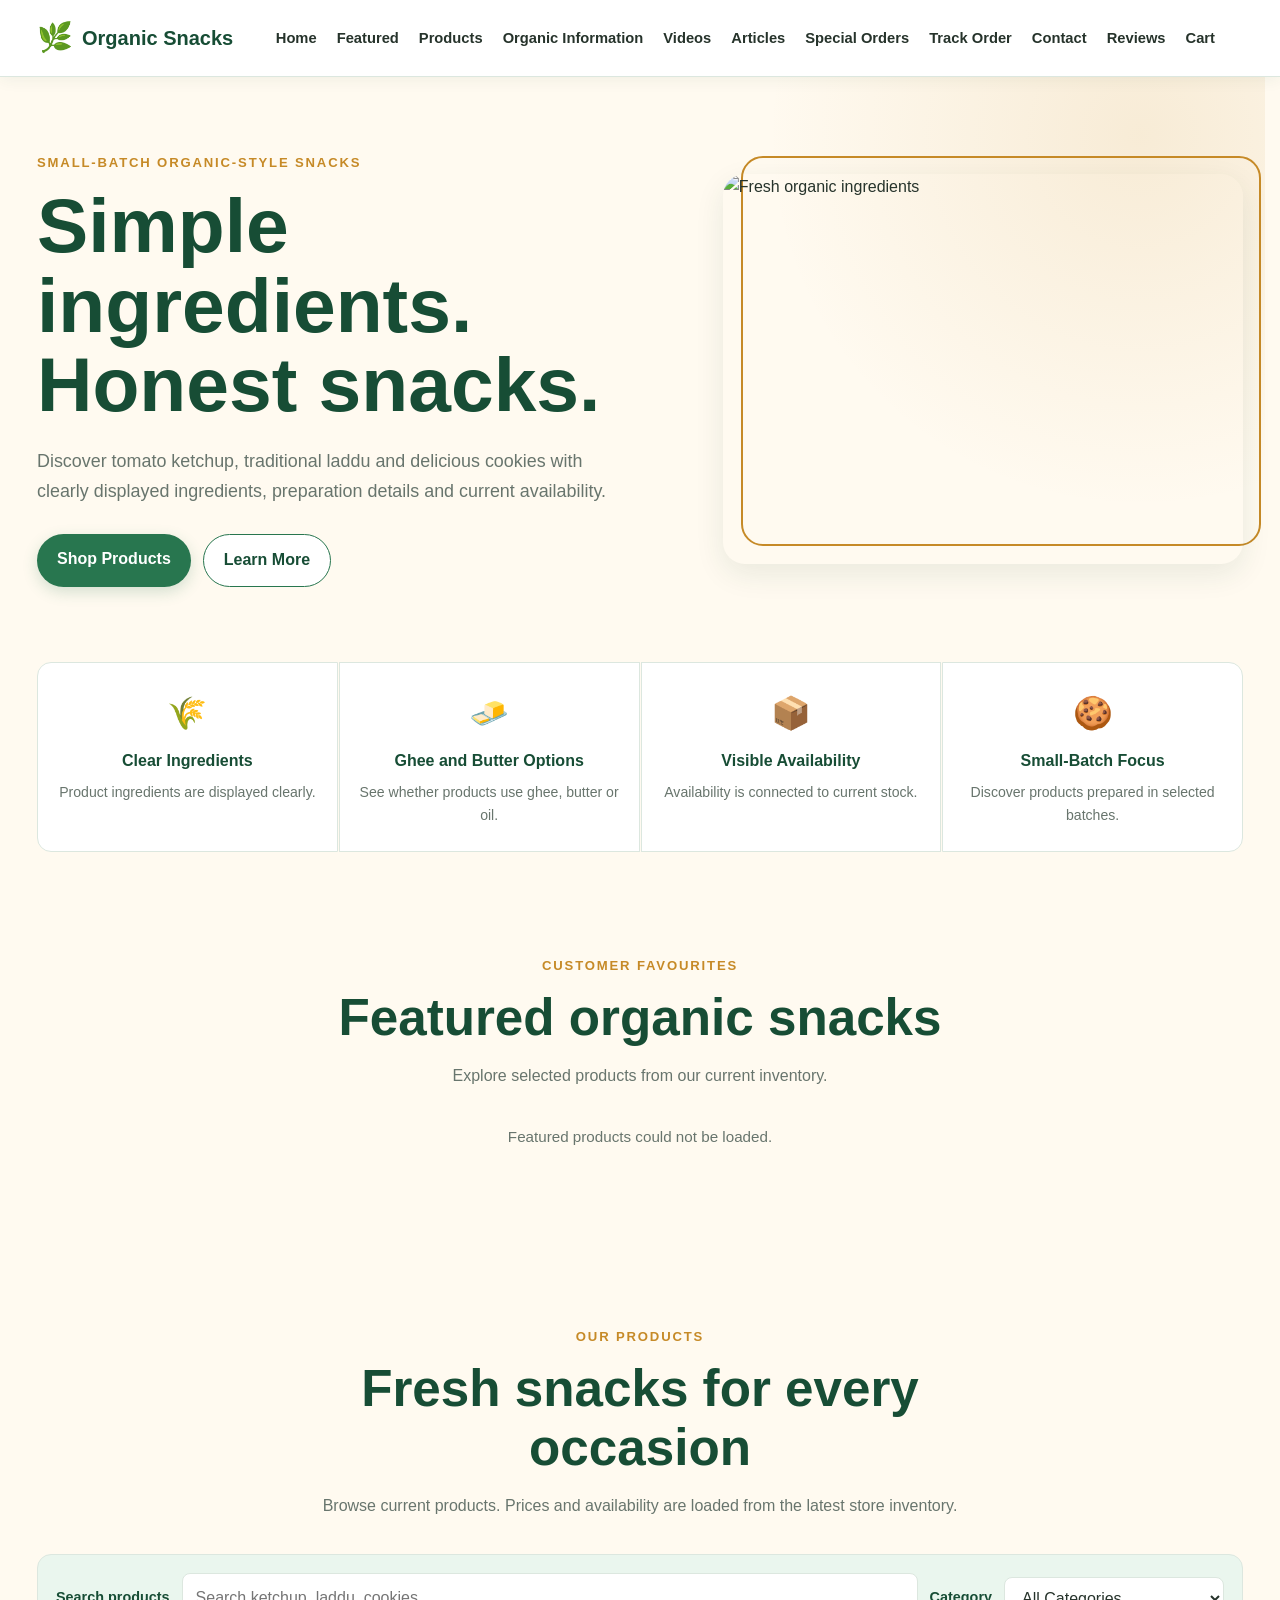
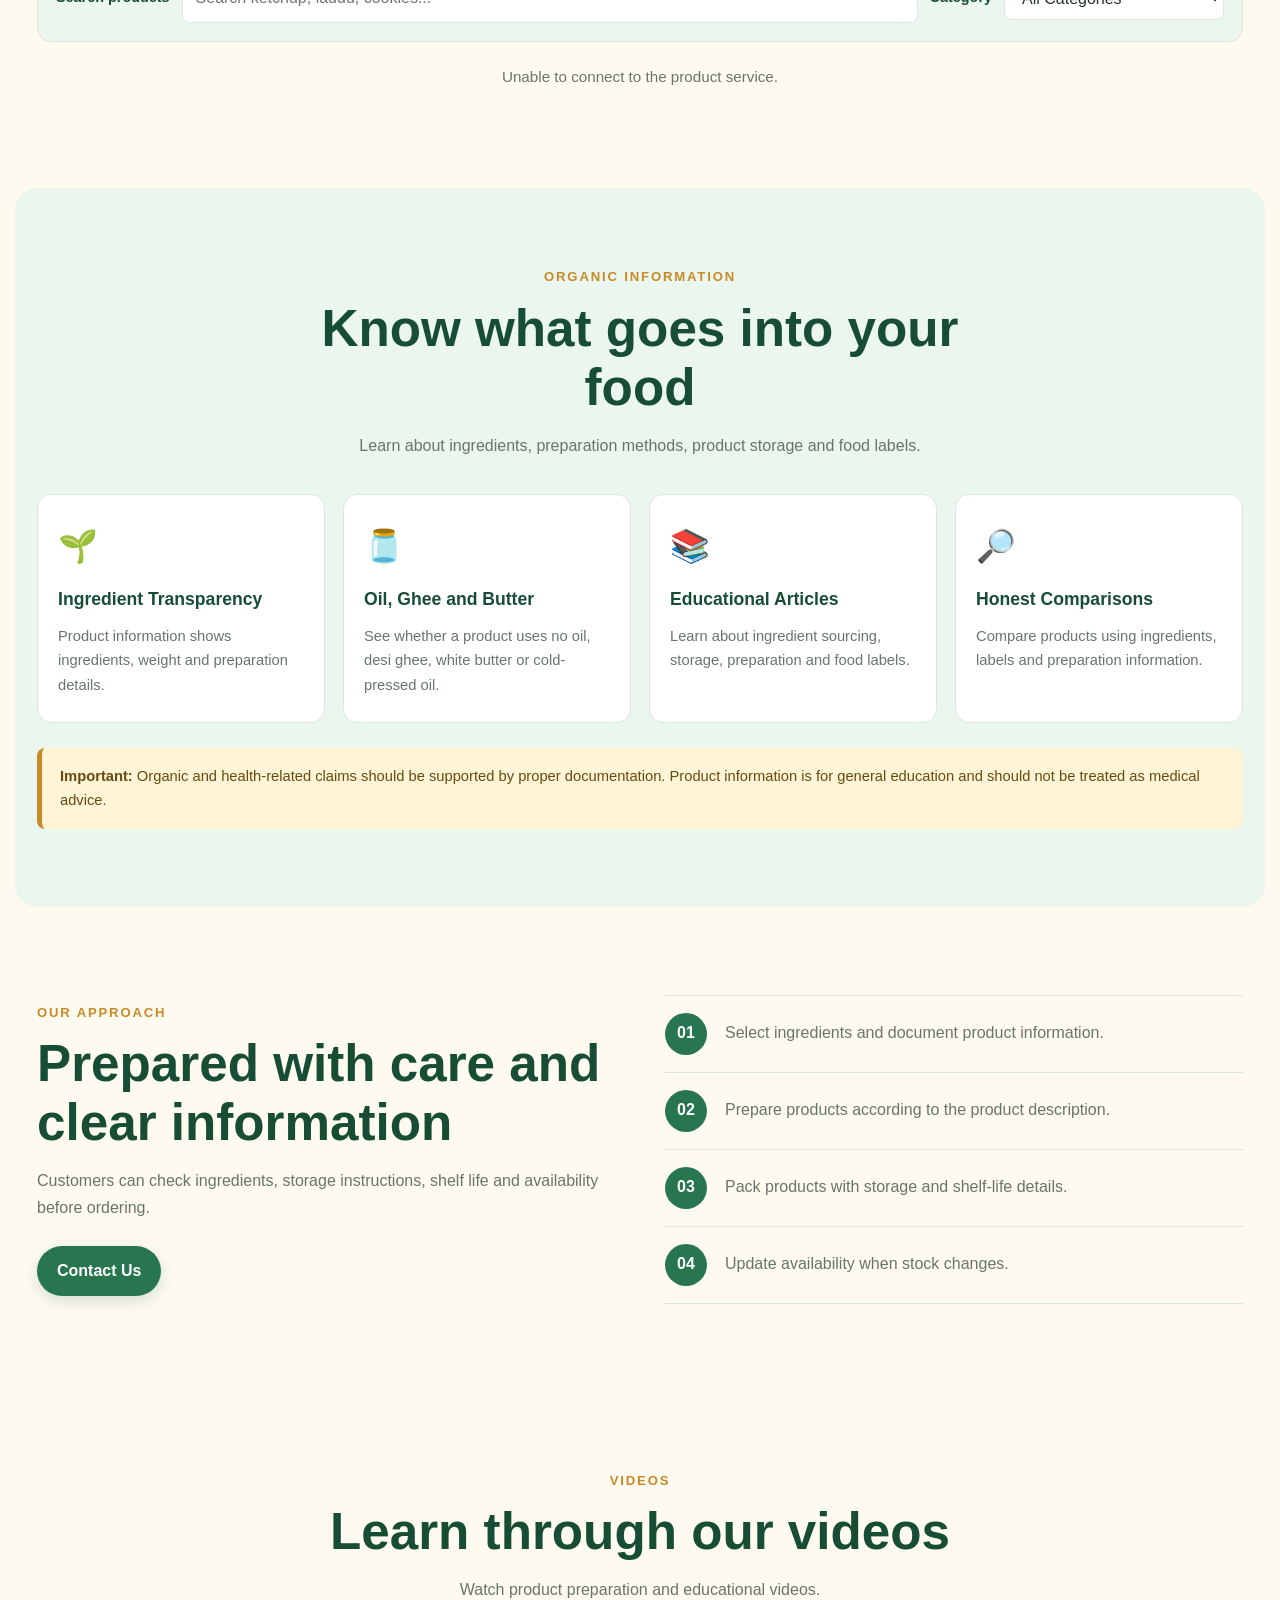
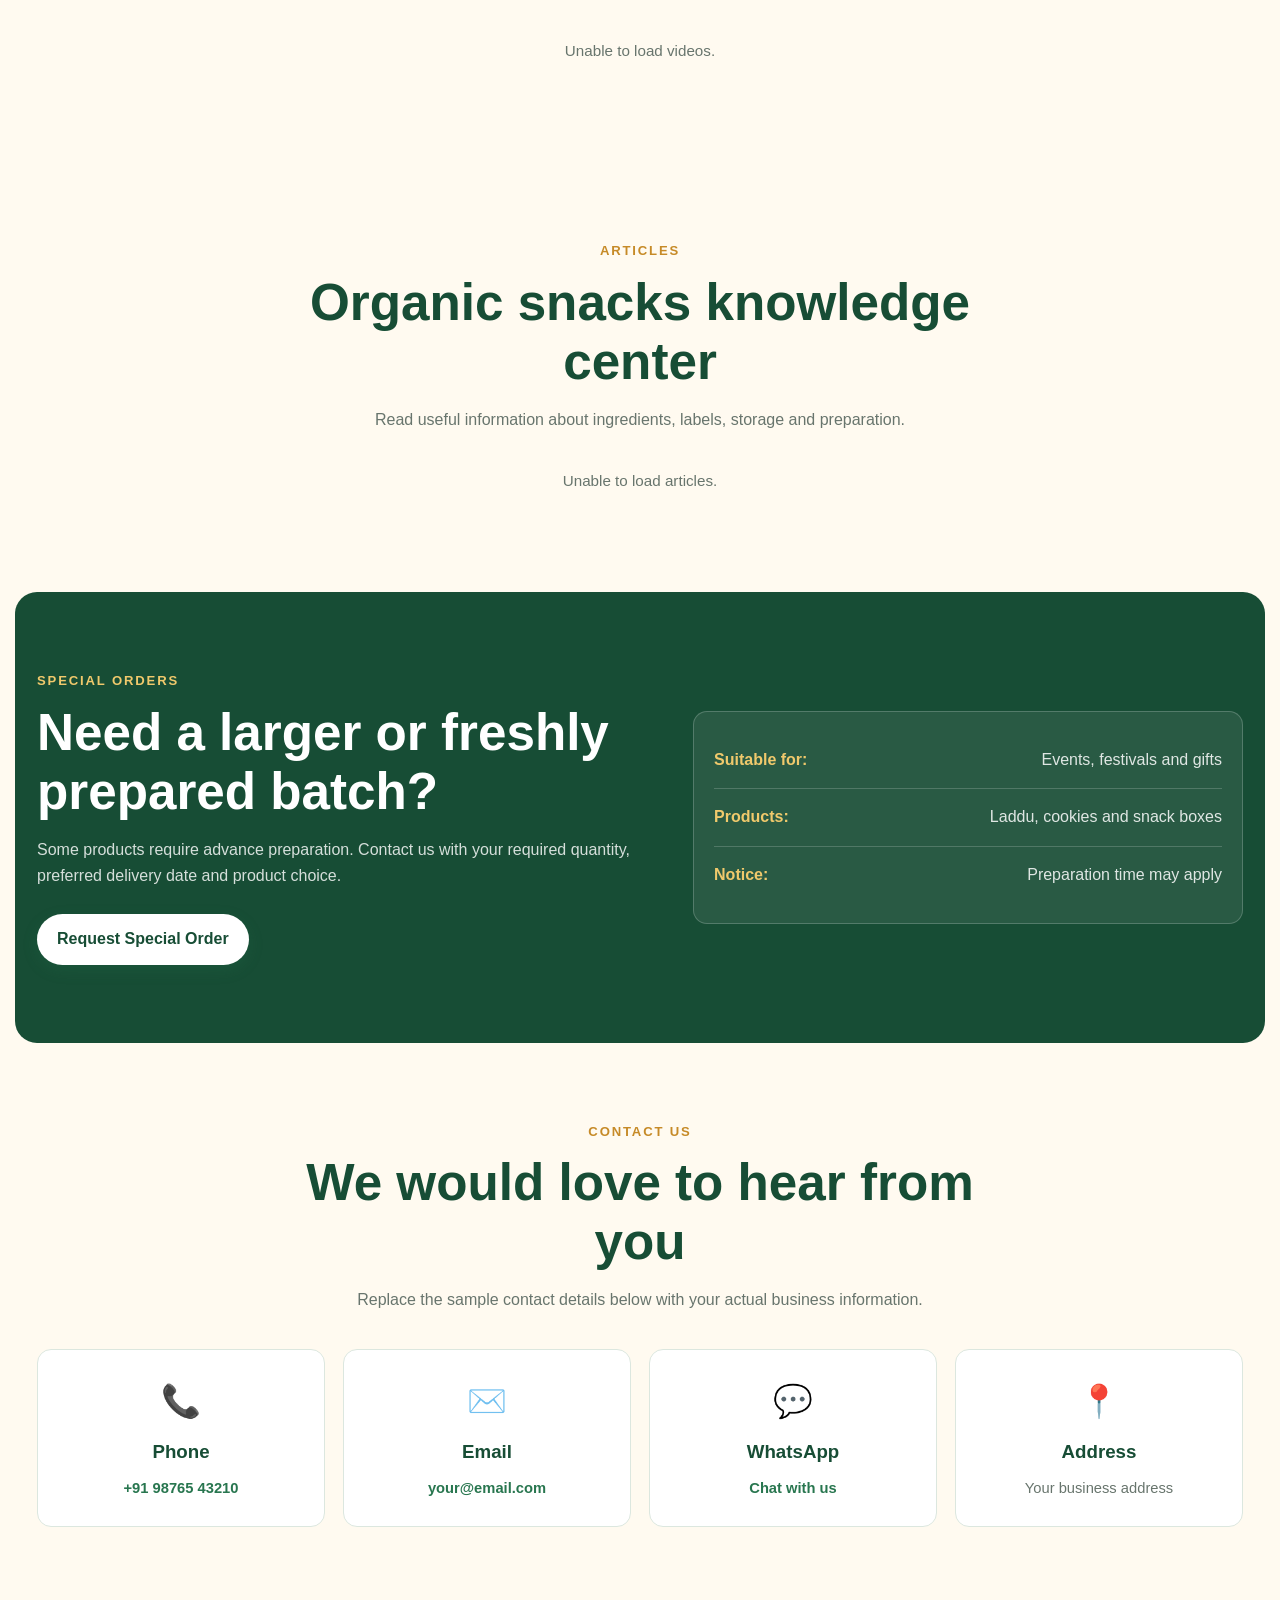
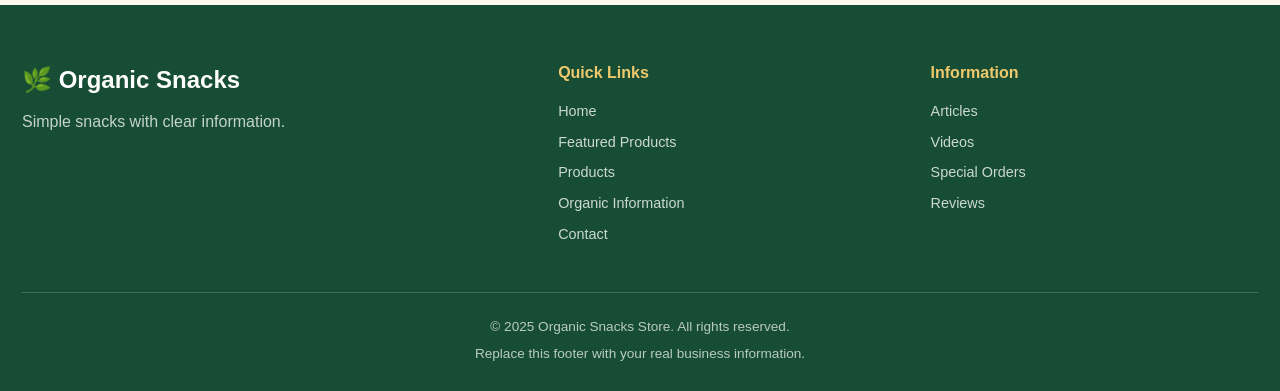
==== commit 12f8365d: "Update index.html" ====
--- a/index.html
+++ b/index.html
@@ -89,7 +89,7 @@
   <a href="#contact">
     Contact
   </a>
-
+<a href="reviews.html">Reviews</a>
   <a
     href="cart.html"
     class="cart-nav-link"
@@ -889,7 +889,7 @@
 
   <!-- Load script.js only once -->
 
- <script src="script.js?v=19"></script>
+ <script src="script.js?v=20"></script>
 
 </body>
 </html>
--- a/style.css
+++ b/style.css
@@ -2812,3 +2812,133 @@
     top: 14px;
   }
 }
+/* ==================================================
+   STAGE 17a - OWNER ADMIN DASHBOARD STYLES
+================================================== */
+
+.admin-page {
+  max-width: 1350px;
+  margin: 0 auto;
+  padding: 40px 20px 80px;
+}
+
+.admin-login-card {
+  max-width: 480px;
+  margin: 40px auto;
+  padding: 35px 25px;
+  background: var(--white);
+  border: 1px solid var(--border);
+  border-radius: var(--radius-large);
+  box-shadow: var(--shadow-large);
+}
+
+.admin-stats-grid {
+  display: grid;
+  grid-template-columns: repeat(3, 1fr);
+  gap: 20px;
+  margin-bottom: 30px;
+}
+
+.stat-card {
+  padding: 22px;
+  background: var(--white);
+  border: 1px solid var(--border);
+  border-radius: var(--radius-medium);
+  box-shadow: var(--shadow-small);
+  text-align: center;
+}
+
+.stat-number {
+  display: block;
+  color: var(--green-dark);
+  font-size: 2.2rem;
+  font-weight: 900;
+}
+
+.stat-label {
+  color: var(--muted);
+  font-size: 0.88rem;
+  font-weight: 700;
+}
+
+/* TABS */
+.admin-tab-bar {
+  display: flex;
+  gap: 10px;
+  margin-bottom: 20px;
+  border-bottom: 2px solid var(--border);
+}
+
+.admin-tab-btn {
+  padding: 12px 22px;
+  background: transparent;
+  border: none;
+  border-bottom: 3px solid transparent;
+  color: var(--muted);
+  font-weight: 800;
+  font-size: 1rem;
+  cursor: pointer;
+}
+
+.admin-tab-btn.active {
+  color: var(--green-dark);
+  border-bottom-color: var(--green);
+}
+
+/* TABLES */
+.admin-table-header {
+  display: flex;
+  align-items: center;
+  justify-content: space-between;
+  margin-bottom: 15px;
+}
+
+.admin-table-wrapper {
+  overflow-x: auto;
+  background: var(--white);
+  border: 1px solid var(--border);
+  border-radius: var(--radius-medium);
+  box-shadow: var(--shadow-small);
+}
+
+.admin-table {
+  width: 100%;
+  border-collapse: collapse;
+  font-size: 0.88rem;
+}
+
+.admin-table th {
+  padding: 14px 12px;
+  background: var(--green-dark);
+  color: var(--white);
+  text-align: left;
+}
+
+.admin-table td {
+  padding: 12px;
+  border-bottom: 1px solid var(--border);
+  vertical-align: top;
+}
+
+.admin-select,
+.admin-input {
+  padding: 6px 10px;
+  border: 1px solid var(--border);
+  border-radius: 6px;
+  font-size: 0.82rem;
+}
+
+.stock-badge {
+  display: inline-block;
+  padding: 4px 10px;
+  background: var(--green-light);
+  color: var(--green-dark);
+  border-radius: 12px;
+  font-weight: 800;
+}
+
+@media (max-width: 768px) {
+  .admin-stats-grid {
+    grid-template-columns: 1fr;
+  }
+}
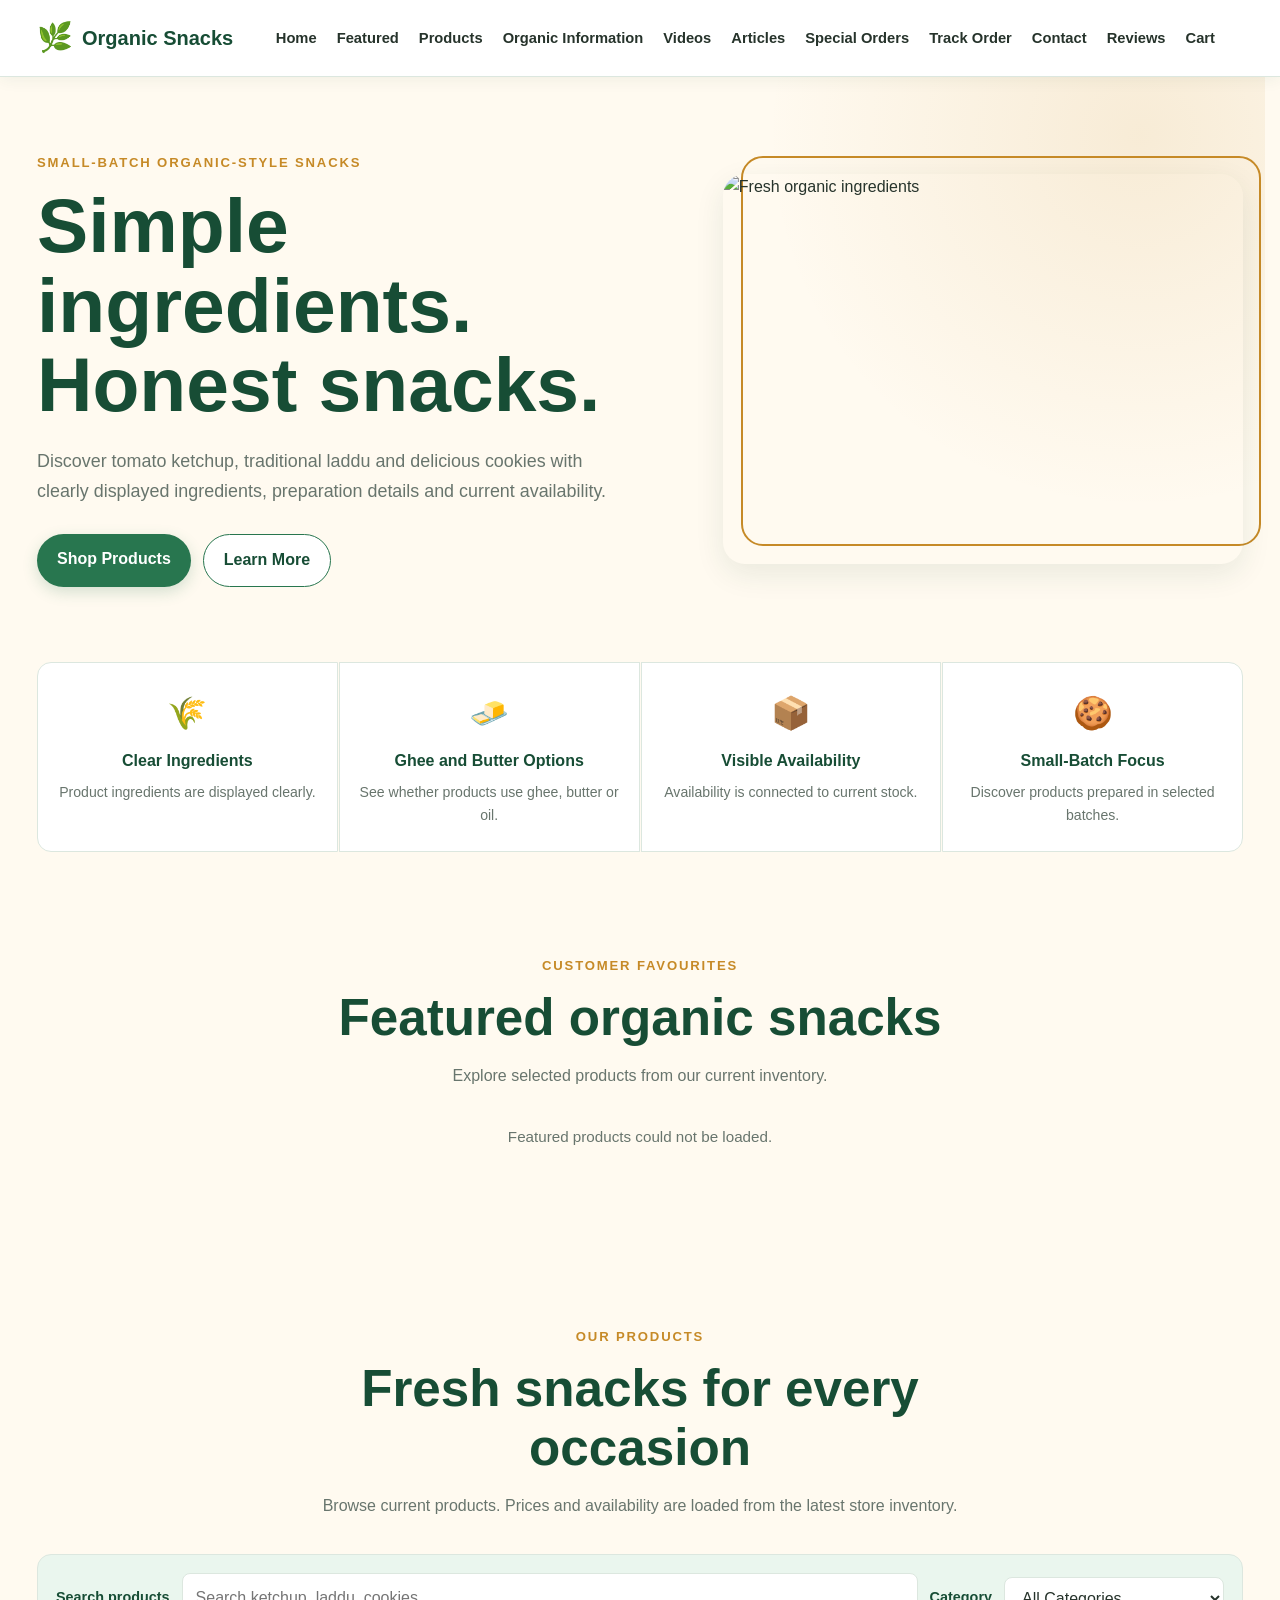
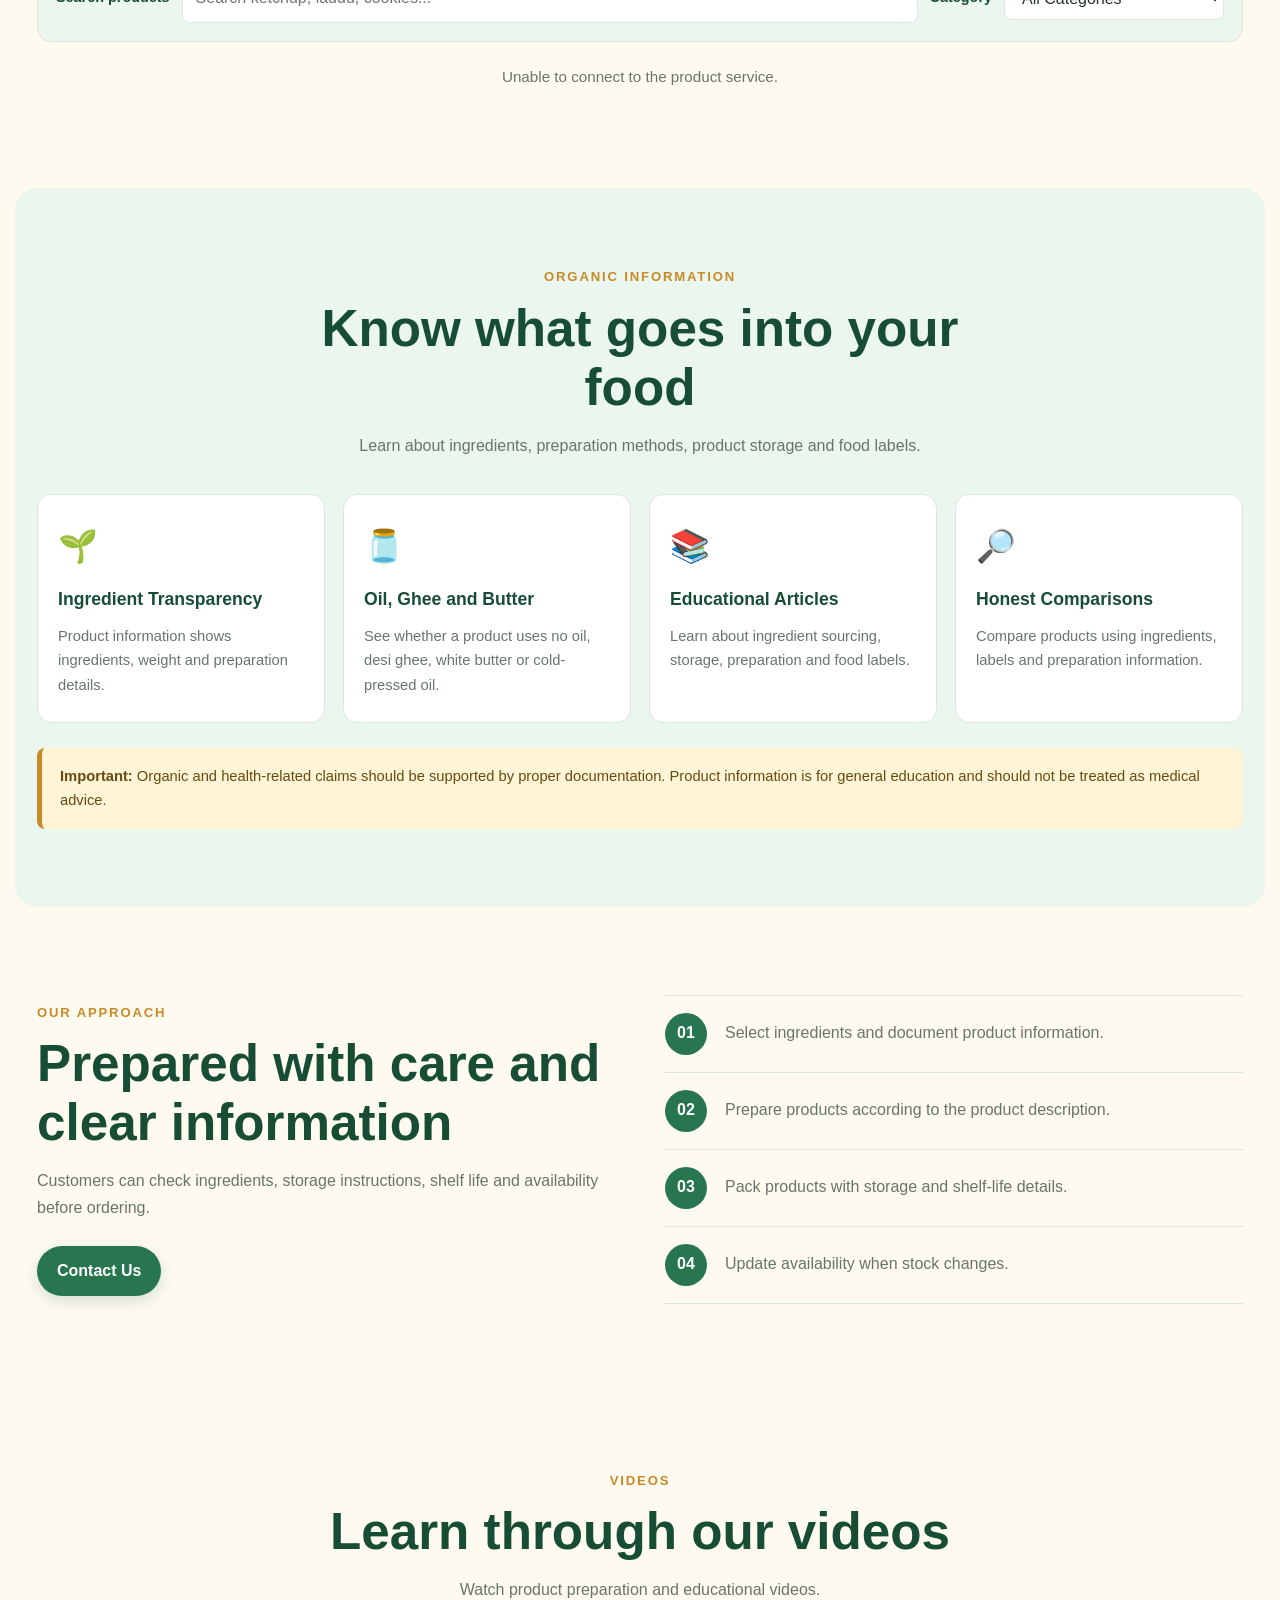
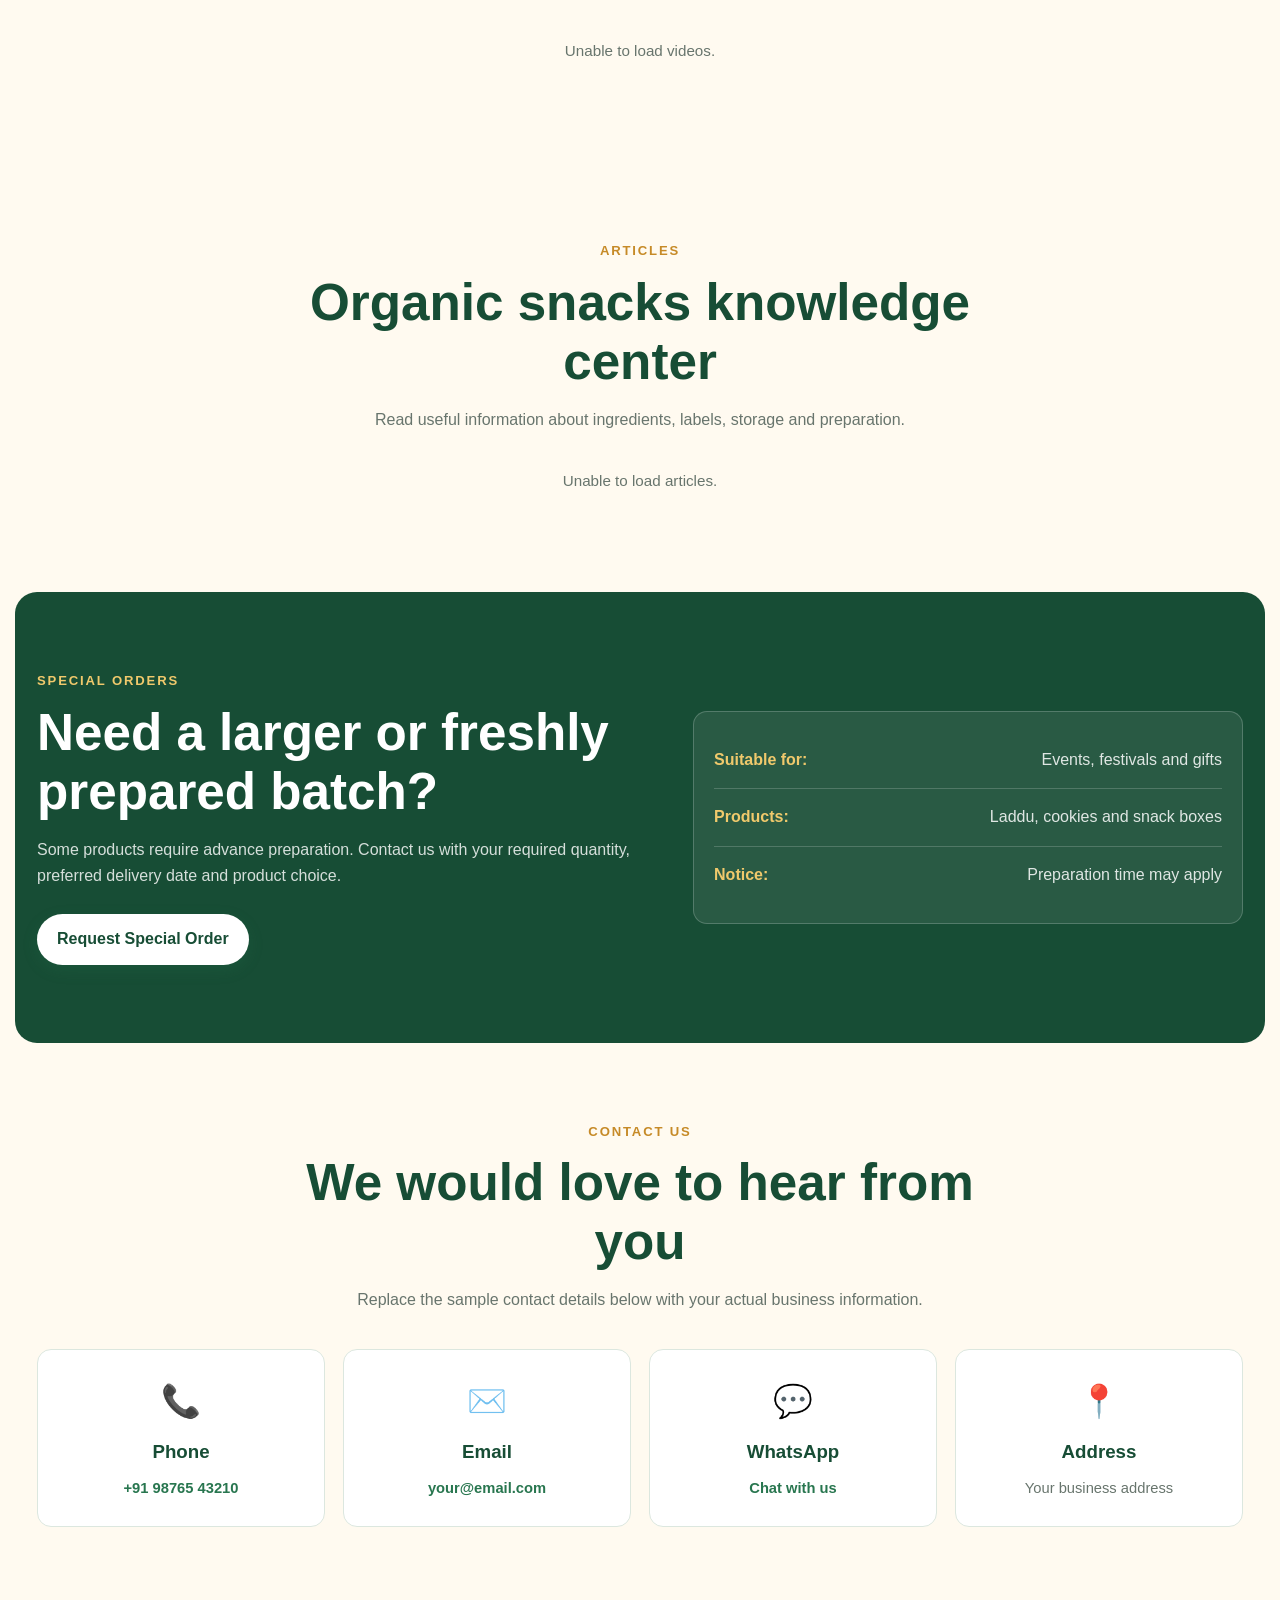
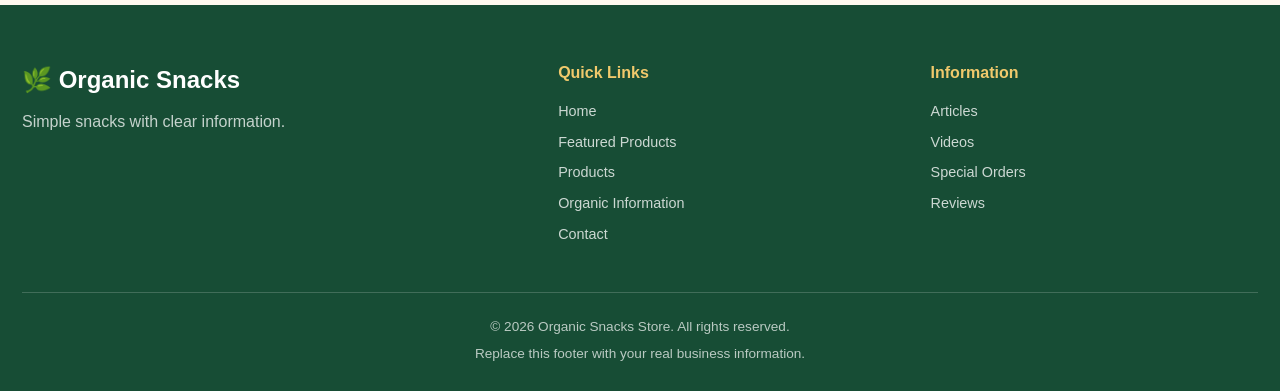
==== commit 5118bb75: "Update index.html" ====
--- a/index.html
+++ b/index.html
@@ -863,9 +863,7 @@
           Special Orders
         </a>
 
-        <a href="#contact">
-          Reviews
-        </a>
+        <a href="reviews.html">Reviews</a>
 
       </div>
 
@@ -875,7 +873,7 @@
     <div class="footer-bottom">
 
       <p>
-        © 2025 Organic Snacks Store. All rights reserved.
+        © 2026 Organic Snacks Store. All rights reserved.
       </p>
 
       <p>
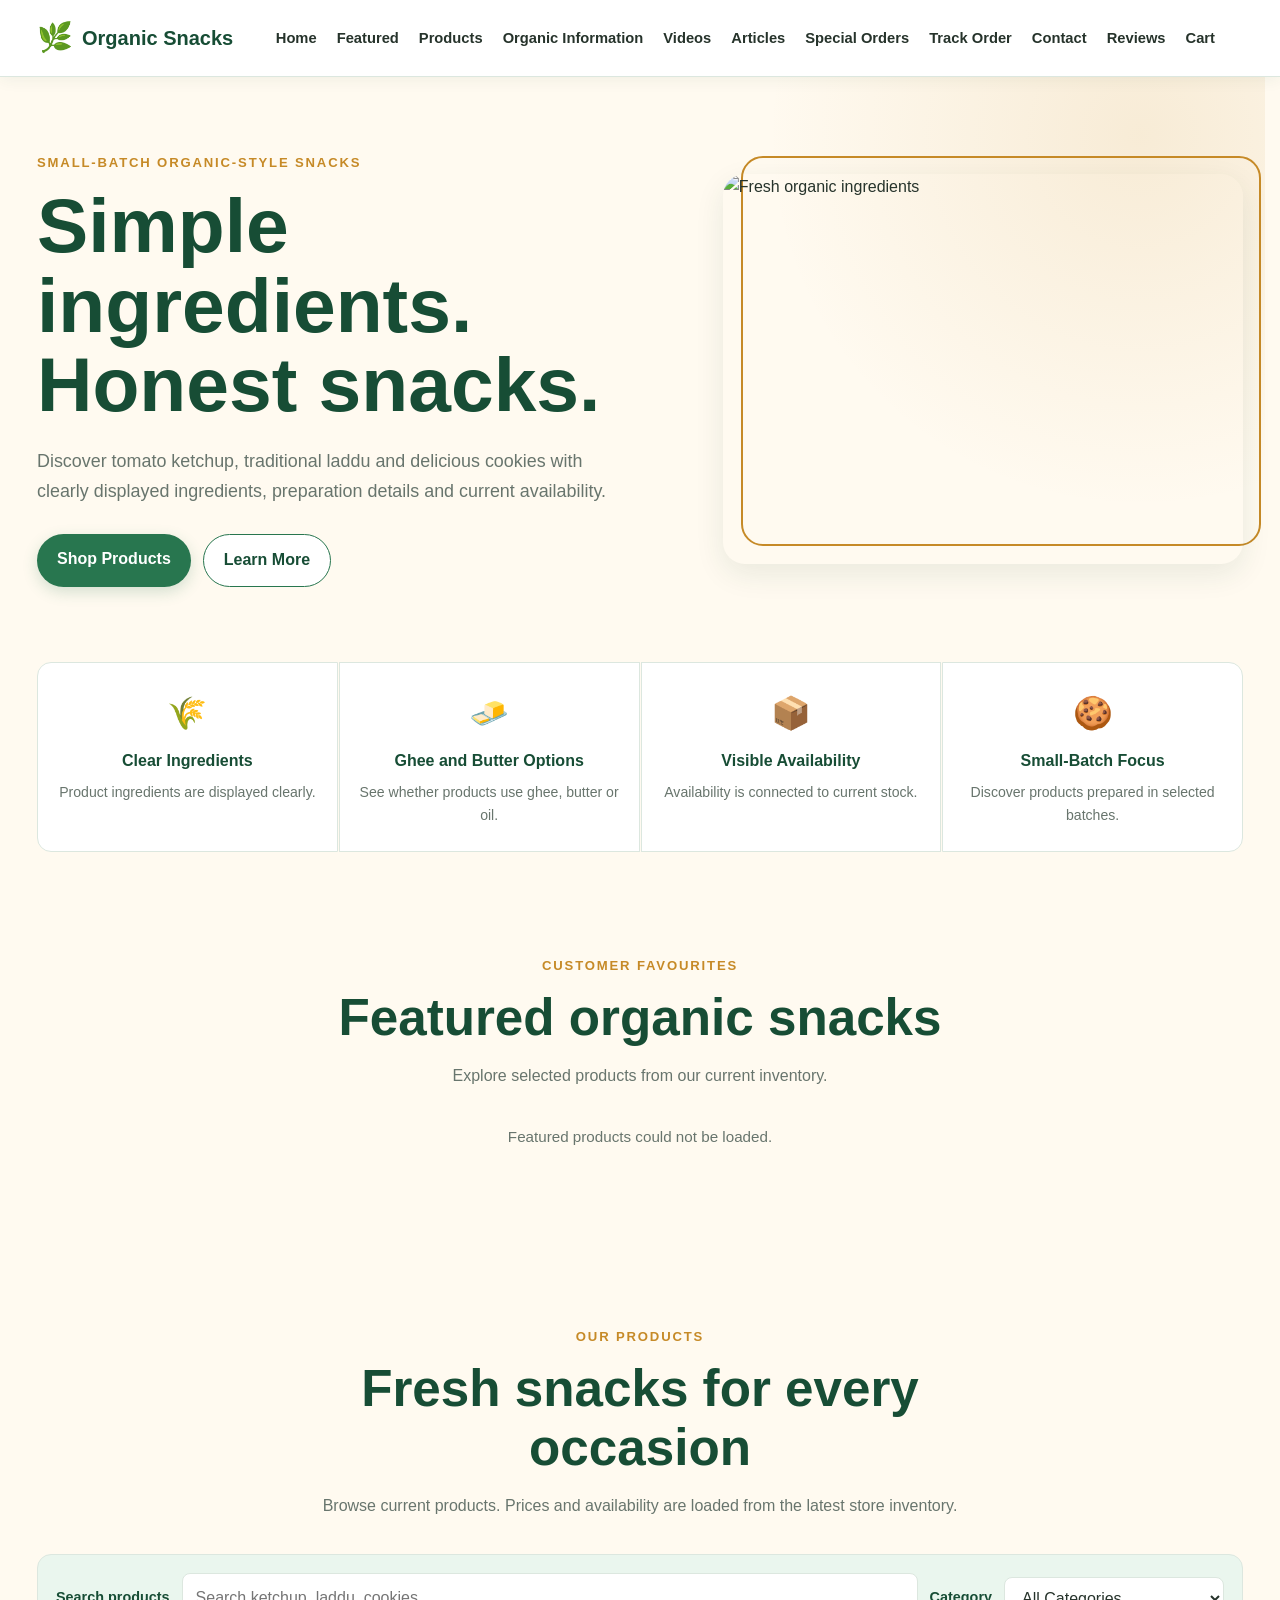
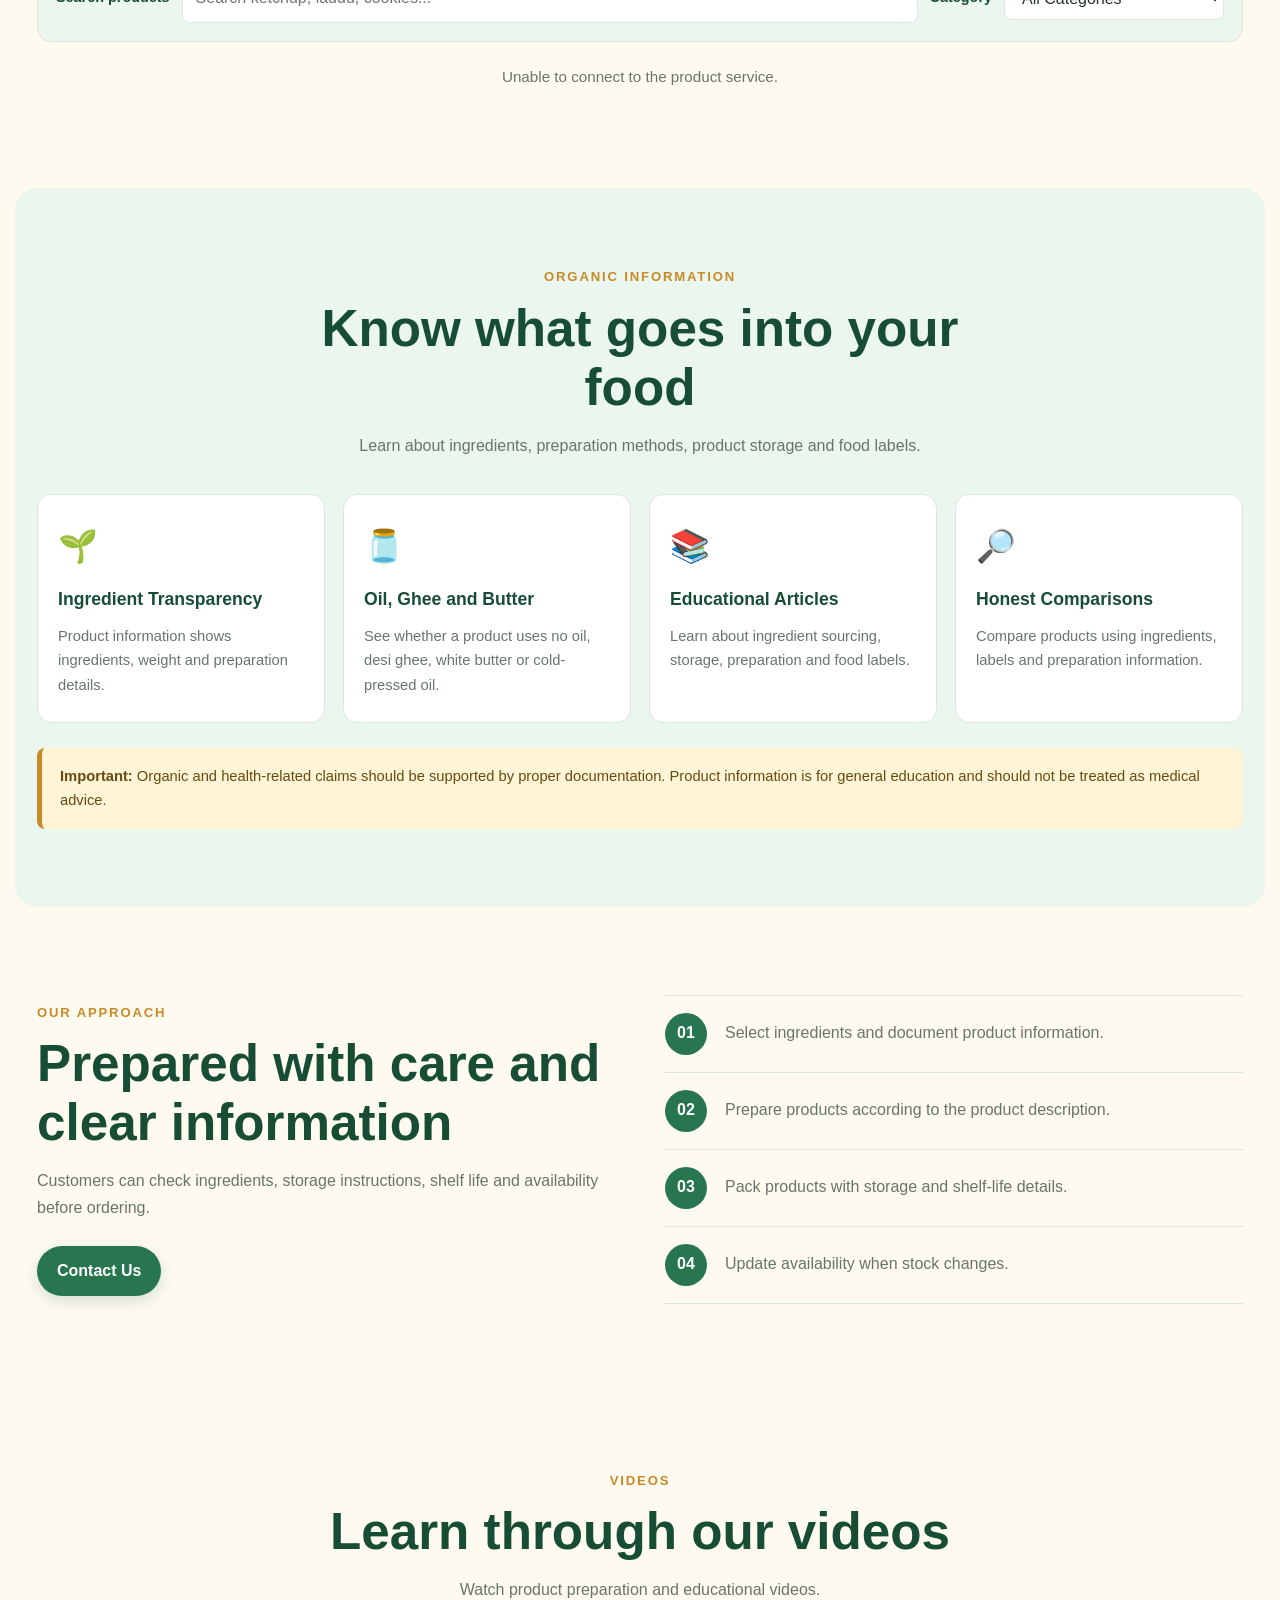
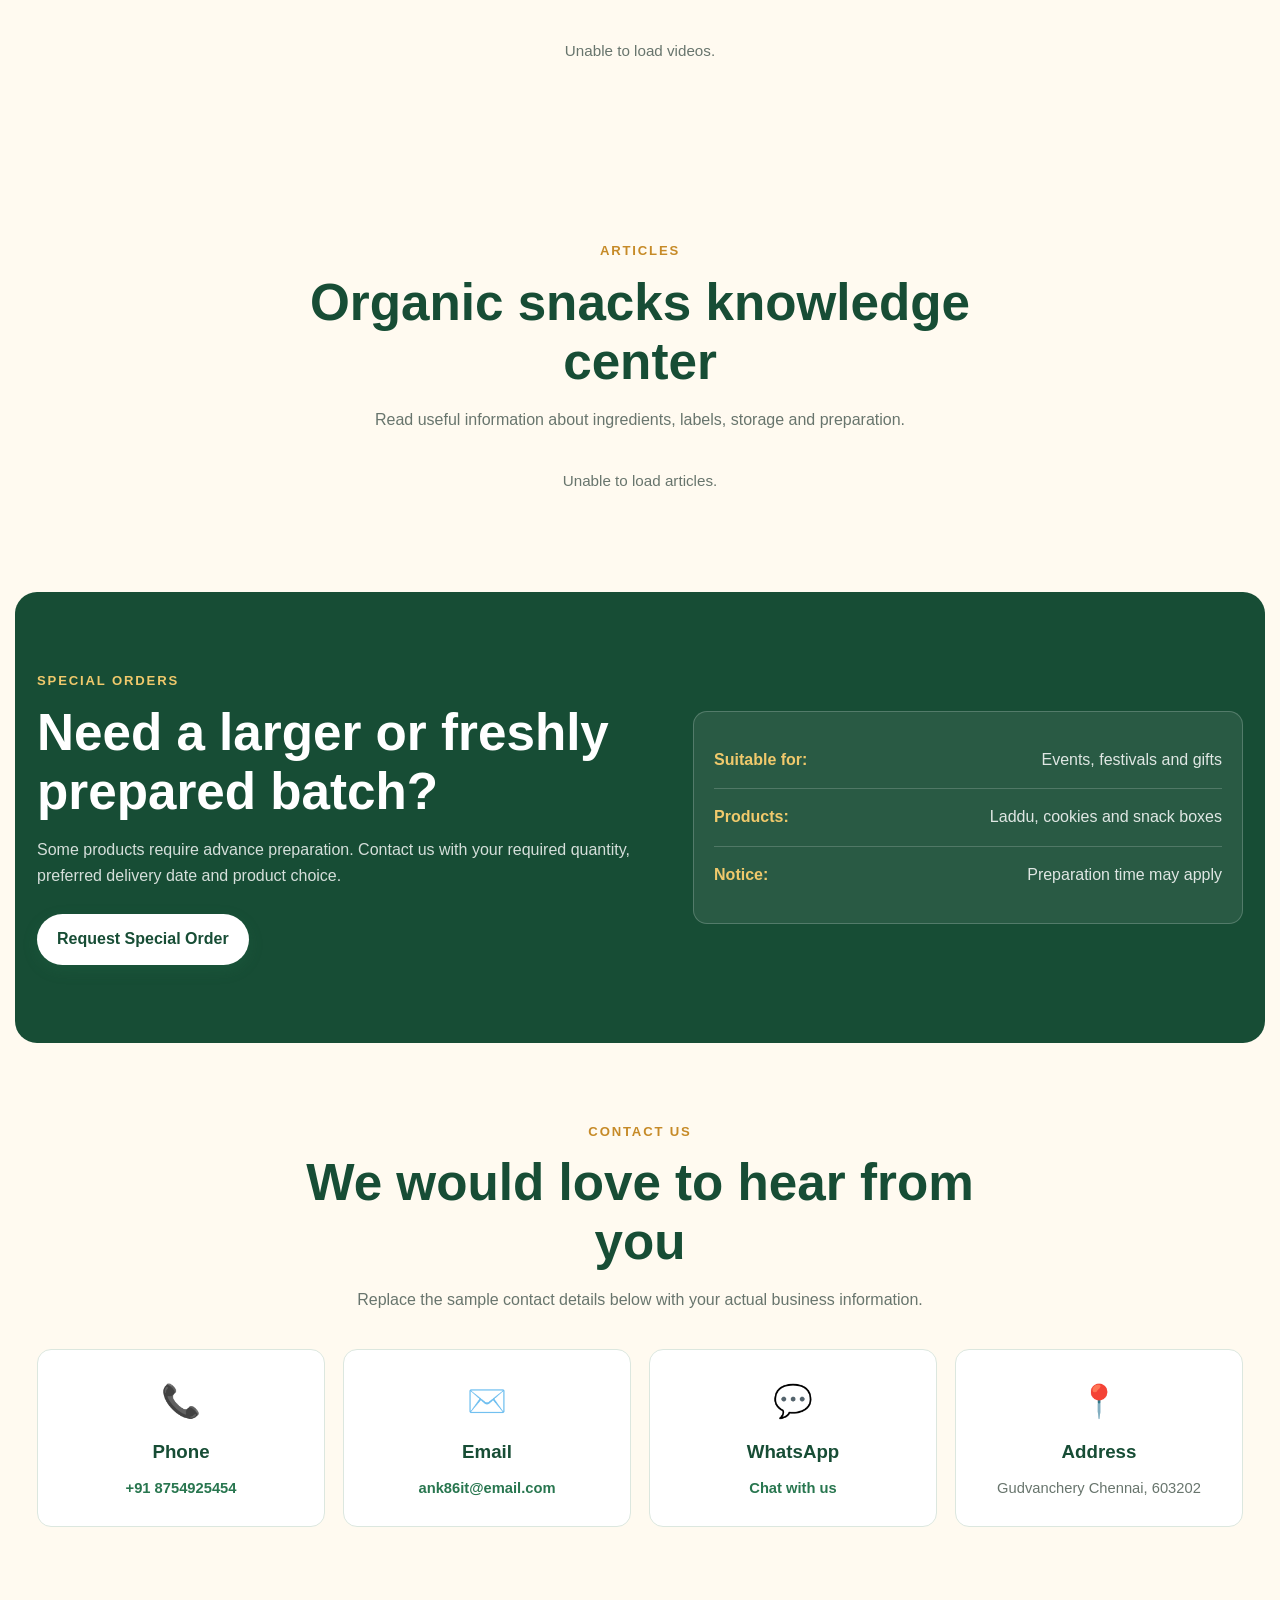
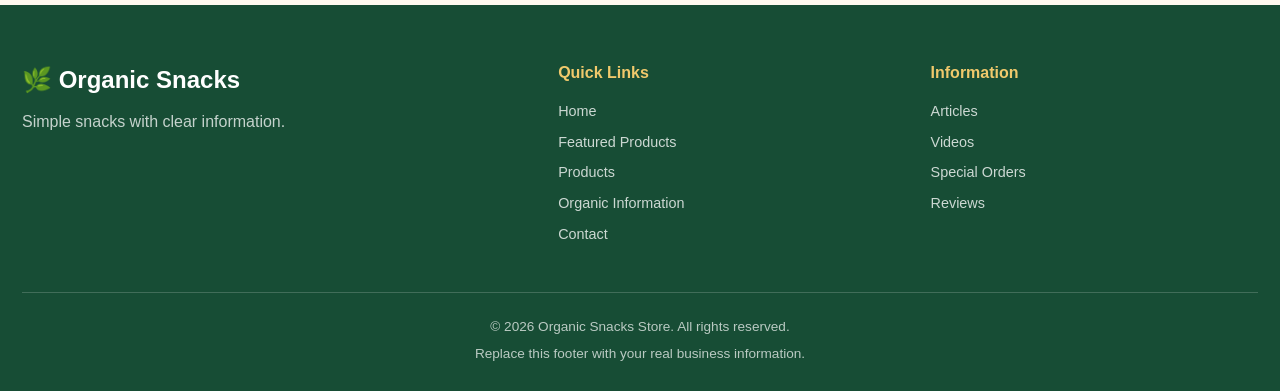
==== commit 53bf55fb: "Update index.html" ====
--- a/index.html
+++ b/index.html
@@ -724,8 +724,8 @@
           </h3>
 
           <p>
-            <a href="tel:+919876543210">
-              +91 98765 43210
+            <a href="tel:+918754925454">
+              +91 8754925454
             </a>
           </p>
 
@@ -743,8 +743,8 @@
           </h3>
 
           <p>
-            <a href="mailto:your@email.com">
-              your@email.com
+            <a href="mailto:ank86it@email.com">
+              ank86it@email.com
             </a>
           </p>
 
@@ -763,7 +763,7 @@
 
           <p>
             <a
-              href="https://wa.me/919876543210"
+              href="https://wa.me/918754925454"
               target="_blank"
               rel="noopener"
             >
@@ -785,7 +785,7 @@
           </h3>
 
           <p>
-            Your business address
+            Gudvanchery Chennai, 603202
           </p>
 
         </div>
